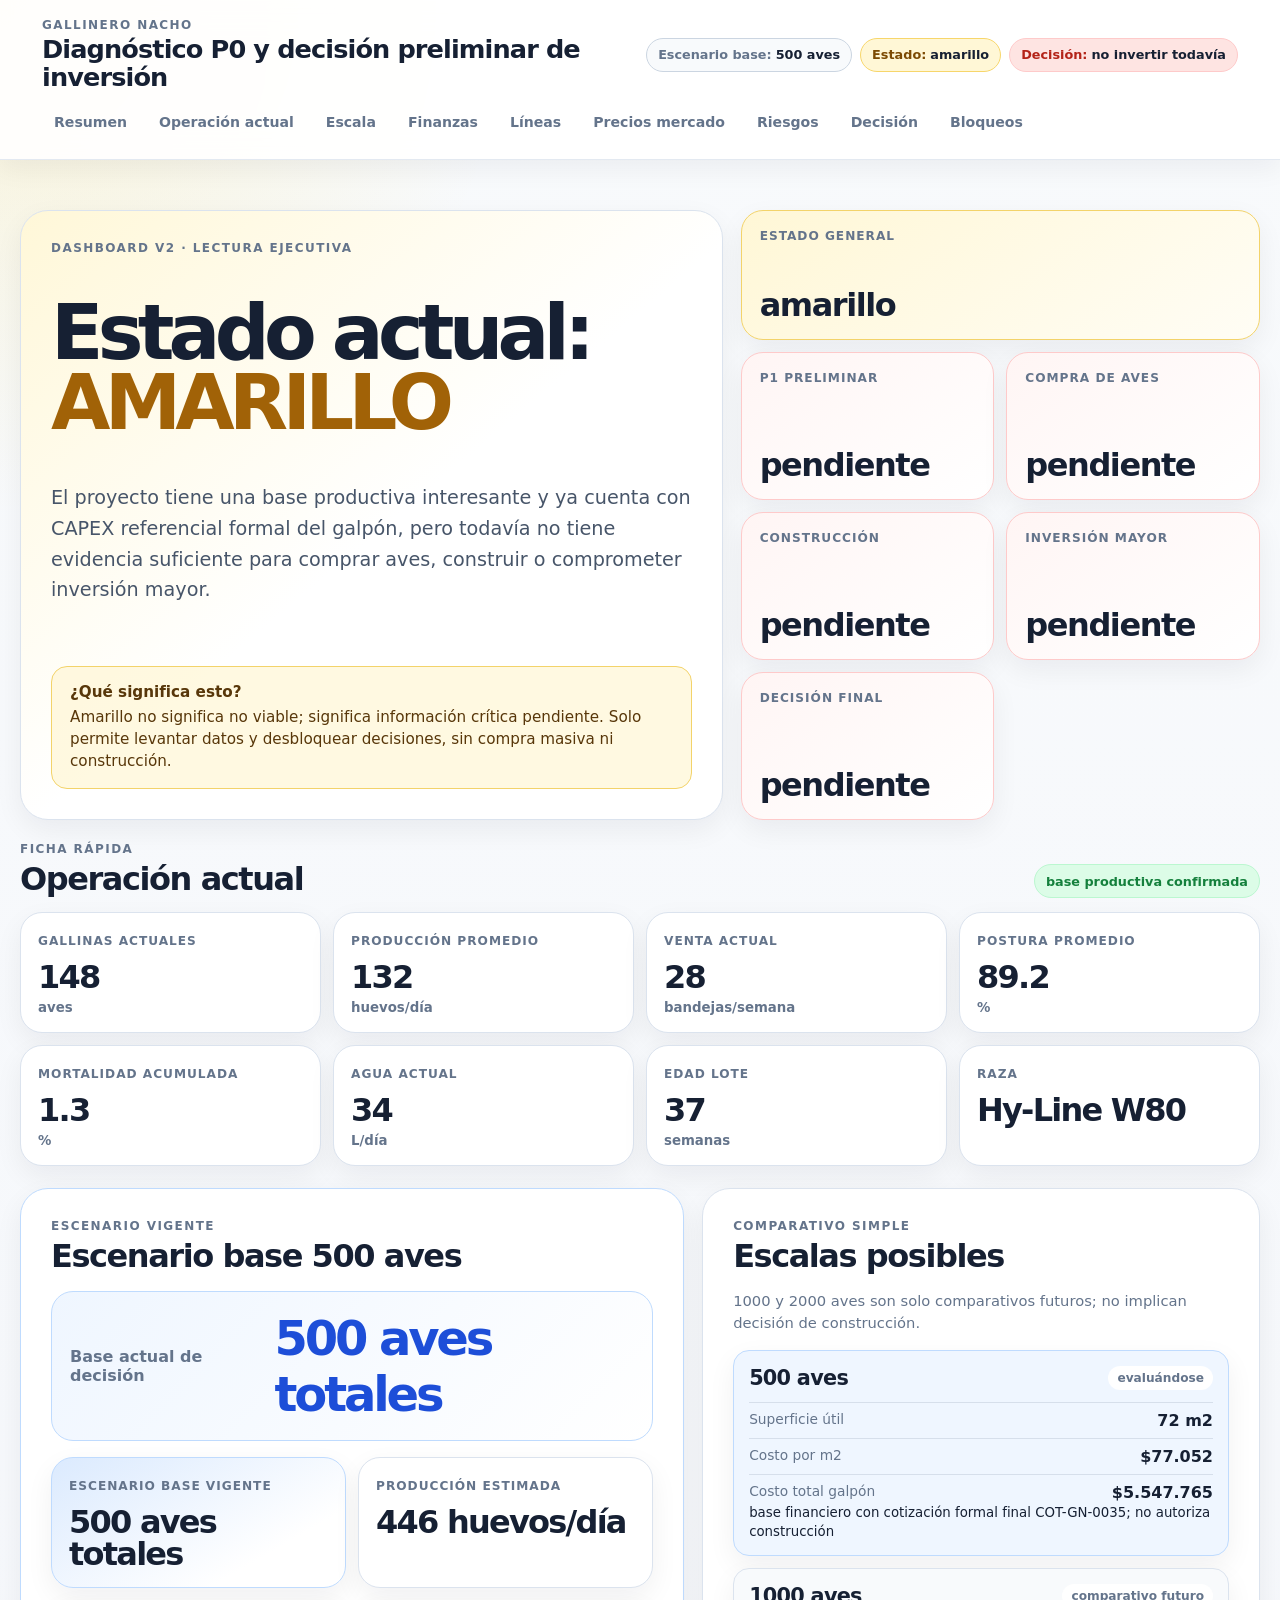
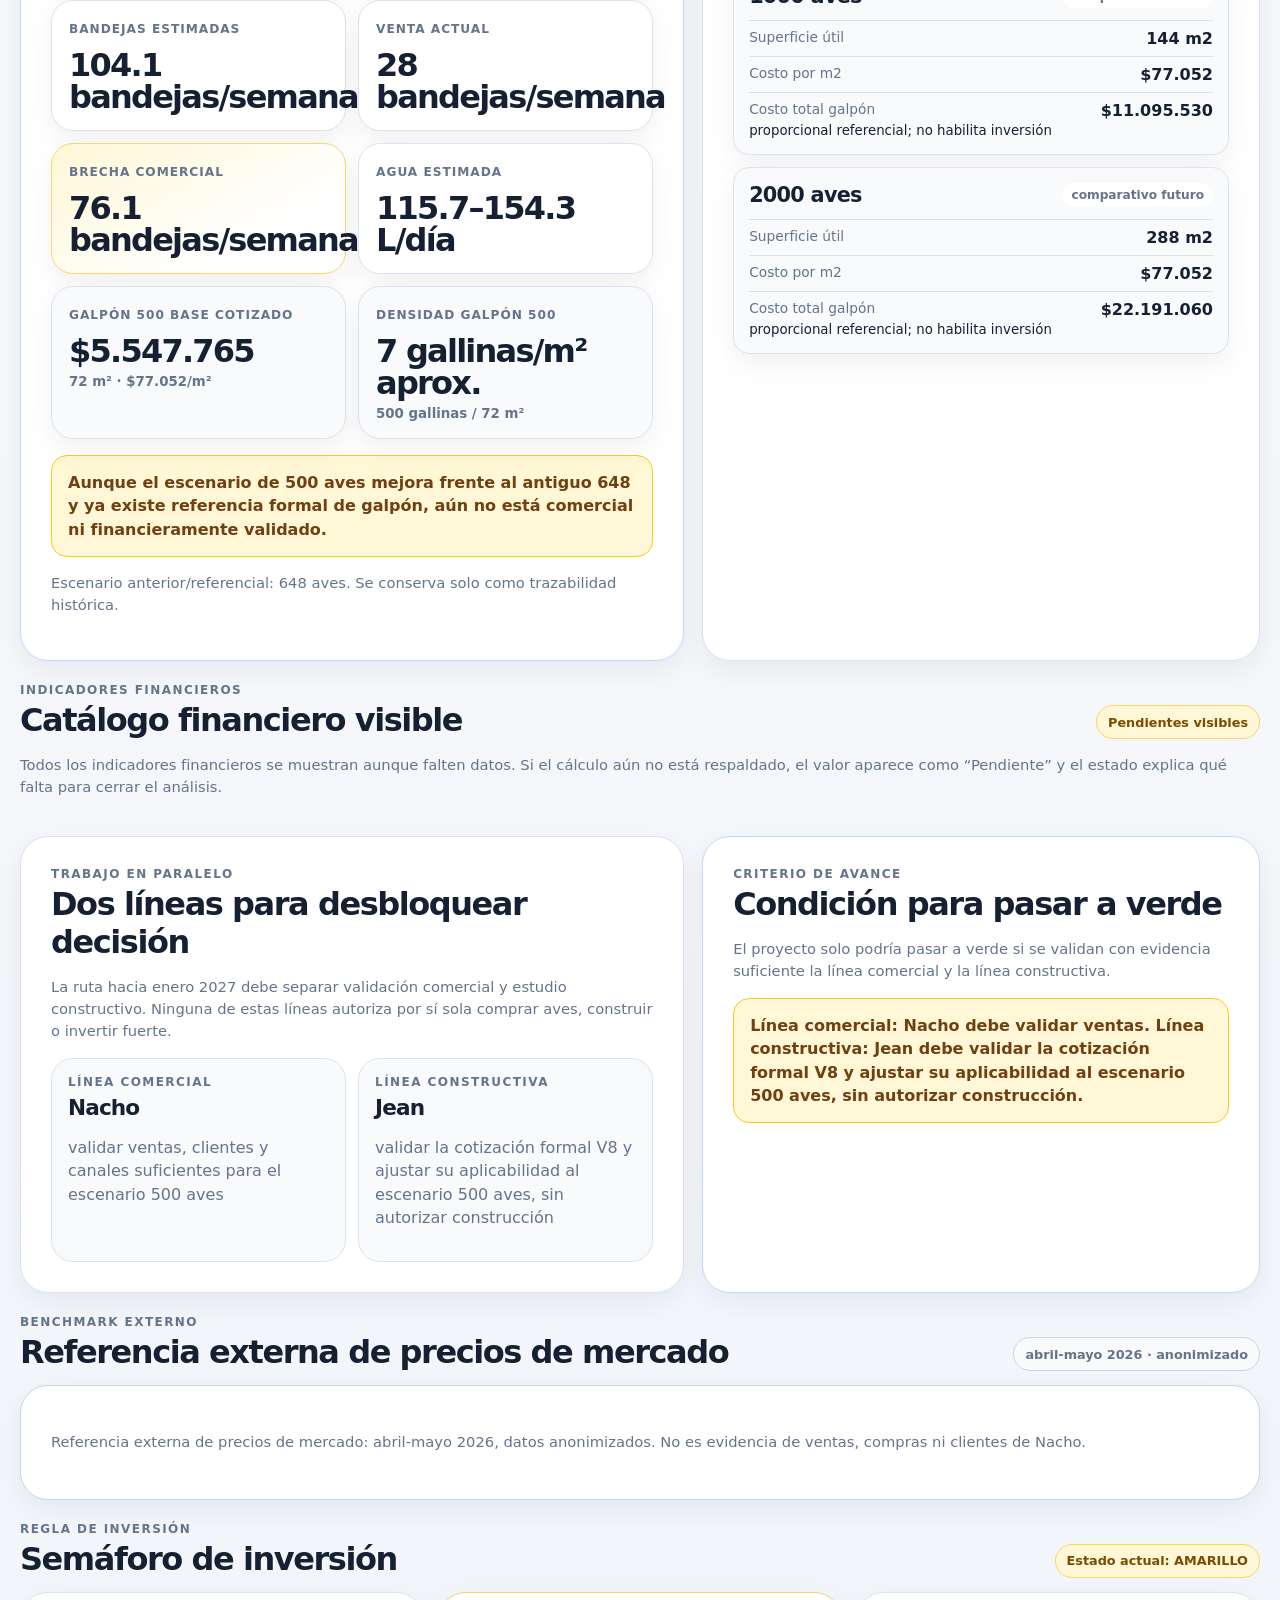
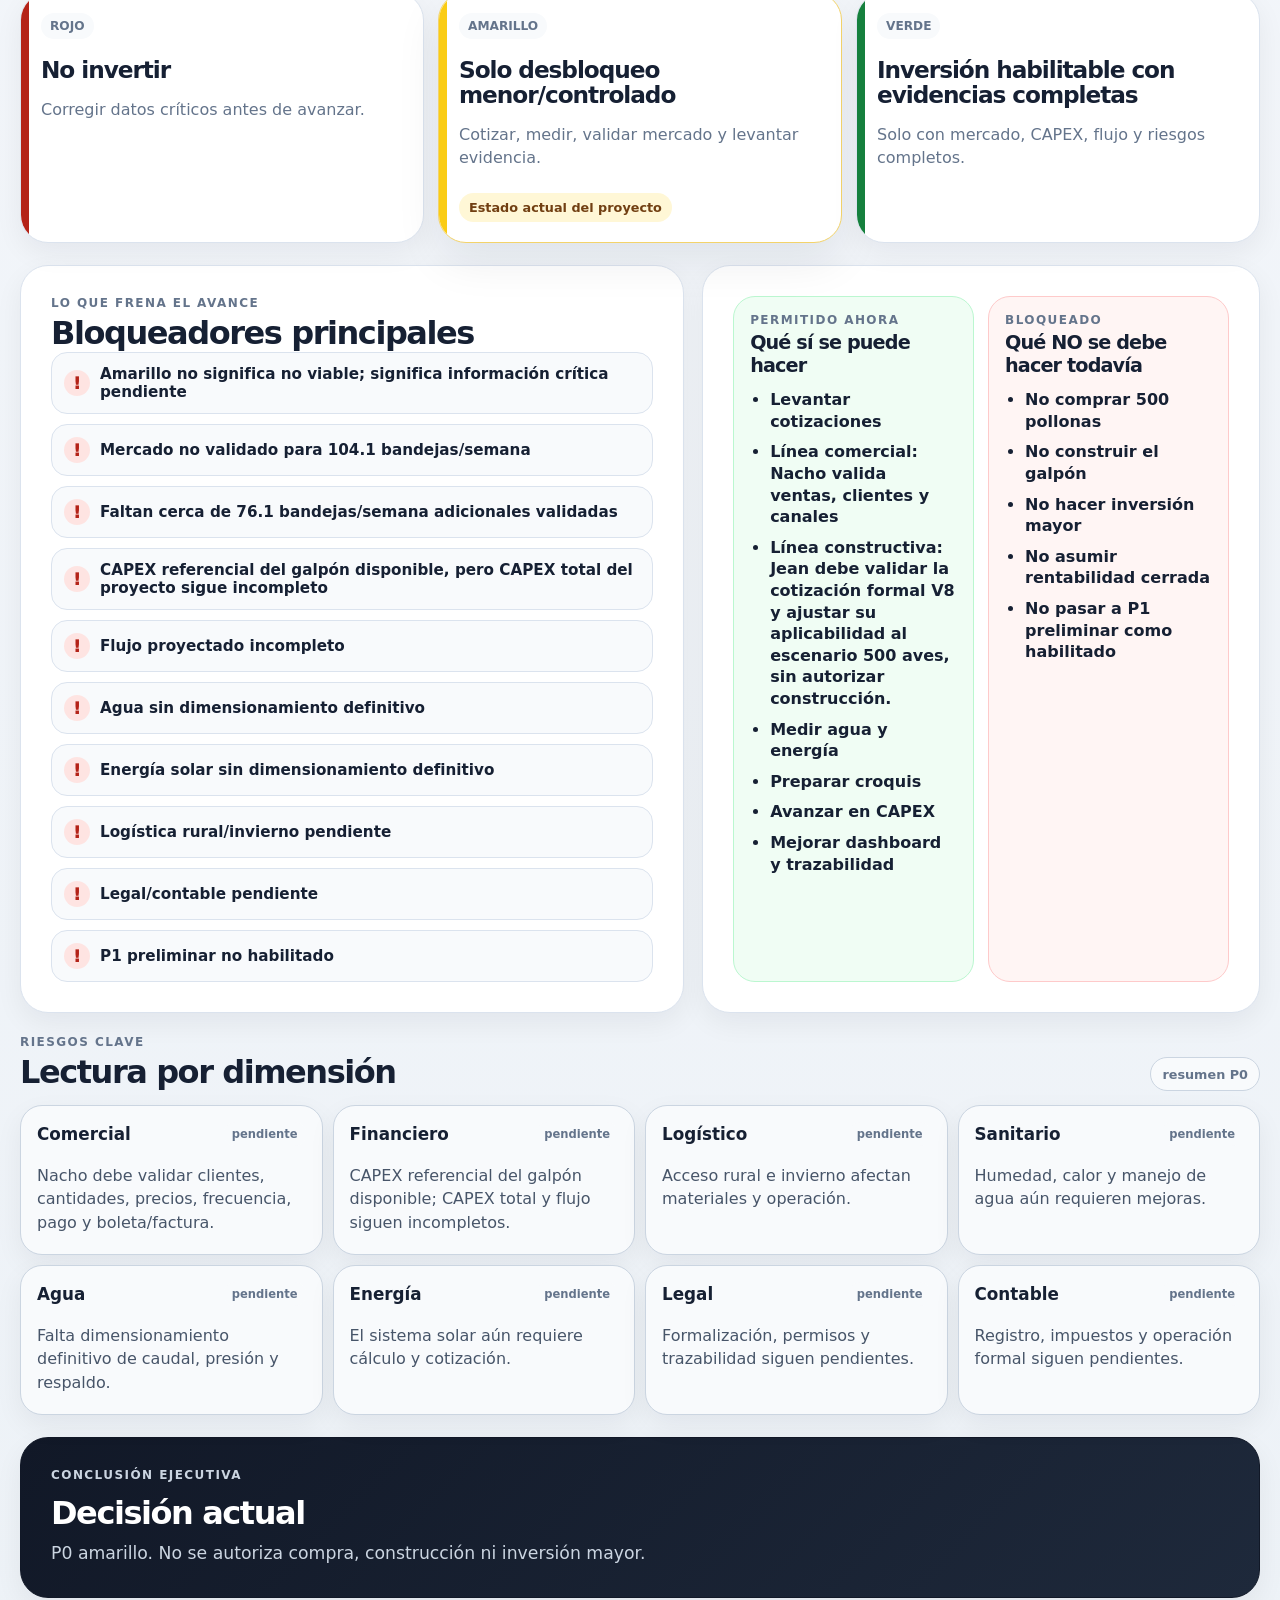
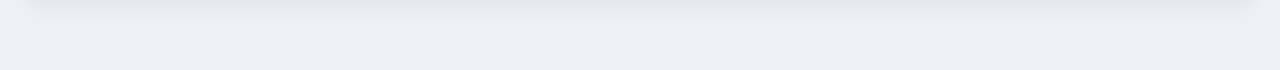
==== dashboard/public/index.html @ 14d9e3bf "P39-A normaliza indicadores financieros del dashboard" ====
<!doctype html>
<html lang="es">
  <head>
    <meta charset="utf-8" />
    <meta name="viewport" content="width=device-width, initial-scale=1" />
    <title>Dashboard V2 — Gallinero Nacho</title>
    <link rel="stylesheet" href="./styles.css" />
  </head>
  <body>
    <header class="topbar">
      <div class="brand-block">
        <p class="eyebrow">Gallinero Nacho</p>
        <h1>Diagnóstico P0 y decisión preliminar de inversión</h1>
      </div>
      <div class="topbar-badges" aria-label="Estado ejecutivo">
        <span class="chip chip-neutral">Escenario base: <strong id="header-escenario">500 aves</strong></span>
        <span class="chip chip-yellow">Estado: <strong id="header-estado">amarillo</strong></span>
        <span class="chip chip-red">Decisión: <strong>no invertir todavía</strong></span>
      </div>
      <nav class="topnav" aria-label="Navegación principal">
        <a href="#resumen">Resumen</a>
        <a href="#operacion">Operación actual</a>
        <a href="#escala">Escala</a>
        <a href="#finanzas">Finanzas</a>
        <a href="#lineas">Líneas</a>
        <a href="#mercado">Precios mercado</a>
        <a href="#riesgos">Riesgos</a>
        <a href="#decision">Decisión</a>
        <a href="#bloqueos">Bloqueos</a>
      </nav>
    </header>

    <main class="shell">
      <section class="hero-section" id="resumen" aria-labelledby="hero-title">
        <div class="hero-copy card executive-card">
          <div class="section-label">Dashboard V2 · lectura ejecutiva</div>
          <h2 id="hero-title">Estado actual: <span class="state-word yellow">AMARILLO</span></h2>
          <p>
            El proyecto tiene una base productiva interesante y ya cuenta con CAPEX referencial formal del galpón,
            pero todavía no tiene evidencia suficiente para comprar aves, construir o comprometer inversión mayor.
          </p>
          <div class="meaning-box">
            <strong>¿Qué significa esto?</strong>
            <span>Amarillo no significa no viable; significa información crítica pendiente. Solo permite levantar datos y desbloquear decisiones, sin compra masiva ni construcción.</span>
          </div>
        </div>

        <div class="decision-grid" aria-label="Decisiones ejecutivas">
          <article class="decision-card warning">
            <span>Estado general</span>
            <strong id="estado-general">amarillo</strong>
          </article>
          <article class="decision-card blocked">
            <span>P1 preliminar</span>
            <strong id="p1-preliminar">no habilitado</strong>
          </article>
          <article class="decision-card blocked">
            <span>Compra de aves</span>
            <strong id="compra-aves">bloqueada</strong>
          </article>
          <article class="decision-card blocked">
            <span>Construcción</span>
            <strong id="construccion">no autorizada</strong>
          </article>
          <article class="decision-card blocked">
            <span>Inversión mayor</span>
            <strong id="inversion-mayor">bloqueada</strong>
          </article>
          <article class="decision-card blocked">
            <span>Decisión final</span>
            <strong id="decision-final">no disponible</strong>
          </article>
        </div>
      </section>

      <section class="section" id="operacion" aria-labelledby="operacion-title">
        <div class="section-heading">
          <div>
            <p class="section-kicker">Ficha rápida</p>
            <h2 id="operacion-title">Operación actual</h2>
          </div>
          <span class="status-pill ok">base productiva confirmada</span>
        </div>
        <div class="metric-grid compact" id="operacion-metricas"></div>
      </section>

      <section class="section split-layout" id="escala" aria-labelledby="escala-title">
        <article class="card panel scenario-panel">
          <div class="section-kicker">Escenario vigente</div>
          <h2 id="escala-title">Escenario base 500 aves</h2>
          <div class="scenario-highlight">
            <span>Base actual de decisión</span>
            <strong>500 aves totales</strong>
          </div>
          <div class="metric-grid scenario" id="escenario-500-metricas"></div>
          <div class="alert-callout">
            Aunque el escenario de 500 aves mejora frente al antiguo 648 y ya existe referencia formal de galpón,
            aún no está comercial ni financieramente validado.
          </div>
          <p class="small-note">Escenario anterior/referencial: 648 aves. Se conserva solo como trazabilidad histórica.</p>
        </article>

        <article class="card panel">
          <div class="section-kicker">Comparativo simple</div>
          <h2>Escalas posibles</h2>
          <p class="muted">1000 y 2000 aves son solo comparativos futuros; no implican decisión de construcción.</p>
          <div class="scale-grid" id="comparativo-escalas"></div>
        </article>
      </section>

      <section class="section" id="finanzas" aria-labelledby="finanzas-title">
        <div class="section-heading">
          <div>
            <p class="section-kicker">Indicadores financieros</p>
            <h2 id="finanzas-title">Catálogo financiero visible</h2>
          </div>
          <span class="status-pill warning">Pendientes visibles</span>
        </div>
        <p class="muted">
          Todos los indicadores financieros se muestran aunque falten datos. Si el cálculo aún no está respaldado,
          el valor aparece como “Pendiente” y el estado explica qué falta para cerrar el análisis.
        </p>
        <div class="financial-grid" id="indicadores-financieros"></div>
      </section>

      <section class="section split-layout" id="lineas" aria-labelledby="lineas-title">
        <article class="card panel">
          <div class="section-kicker">Trabajo en paralelo</div>
          <h2 id="lineas-title">Dos líneas para desbloquear decisión</h2>
          <p class="muted">
            La ruta hacia enero 2027 debe separar validación comercial y estudio constructivo.
            Ninguna de estas líneas autoriza por sí sola comprar aves, construir o invertir fuerte.
          </p>
          <div class="workstream-grid" id="lineas-trabajo"></div>
        </article>

        <article class="card panel scenario-panel">
          <div class="section-kicker">Criterio de avance</div>
          <h2>Condición para pasar a verde</h2>
          <p id="criterio-verde" class="muted">
            El proyecto solo podría pasar a verde si se validan con evidencia suficiente la línea comercial y la línea constructiva.
          </p>
          <div class="alert-callout">
            Línea comercial: Nacho debe validar ventas. Línea constructiva: Jean debe validar la cotización formal V8 y ajustar su aplicabilidad al escenario 500 aves, sin autorizar construcción.
          </div>
        </article>
      </section>

      <section class="section" id="mercado" aria-labelledby="mercado-title">
        <div class="section-heading">
          <div>
            <p class="section-kicker">Benchmark externo</p>
            <h2 id="mercado-title">Referencia externa de precios de mercado</h2>
          </div>
          <span class="status-pill neutral">abril-mayo 2026 · anonimizado</span>
        </div>
        <article class="card panel market-panel">
          <p id="referencia-mercado-resumen" class="muted">
            Referencia externa de precios de mercado: abril-mayo 2026, datos anonimizados. No es evidencia de ventas, compras ni clientes de Nacho.
          </p>
          <div class="market-grid" id="referencias-mercado"></div>
        </article>
      </section>

      <section class="section" id="decision" aria-labelledby="decision-title">
        <div class="section-heading">
          <div>
            <p class="section-kicker">Regla de inversión</p>
            <h2 id="decision-title">Semáforo de inversión</h2>
          </div>
          <span class="status-pill warning">Estado actual: AMARILLO</span>
        </div>
        <div class="traffic-grid" id="semaforo-inversion"></div>
      </section>

      <section class="section split-layout" id="bloqueos" aria-labelledby="bloqueos-title">
        <article class="card panel">
          <div class="section-kicker">Lo que frena el avance</div>
          <h2 id="bloqueos-title">Bloqueadores principales</h2>
          <div class="blocker-list" id="bloqueadores"></div>
        </article>

        <article class="card panel action-panel">
          <div class="action-column positive">
            <div class="section-kicker">Permitido ahora</div>
            <h2>Qué sí se puede hacer</h2>
            <ul id="acciones-permitidas"></ul>
          </div>
          <div class="action-column negative">
            <div class="section-kicker">Bloqueado</div>
            <h2>Qué NO se debe hacer todavía</h2>
            <ul id="acciones-bloqueadas"></ul>
          </div>
        </article>
      </section>

      <section class="section" id="riesgos" aria-labelledby="riesgos-title">
        <div class="section-heading">
          <div>
            <p class="section-kicker">Riesgos clave</p>
            <h2 id="riesgos-title">Lectura por dimensión</h2>
          </div>
          <span class="status-pill neutral">resumen P0</span>
        </div>
        <div class="risk-grid" id="riesgos-clave"></div>
      </section>

      <section class="section final-summary" aria-labelledby="cierre-title">
        <article class="card panel conclusion-card">
          <div class="section-kicker">Conclusión ejecutiva</div>
          <h2 id="cierre-title">Decisión actual</h2>
          <p id="conclusion-ejecutiva">P0 amarillo. No se autoriza compra, construcción ni inversión mayor.</p>
        </article>
      </section>
    </main>

    <script src="./app.js" defer></script>
  </body>
</html>
---- dashboard/public/styles.css ----
:root {
  color-scheme: light;
  --bg: #f5f7fb;
  --bg-soft: #eef2f7;
  --surface: #ffffff;
  --surface-strong: #f8fafc;
  --text: #162033;
  --muted: #64748b;
  --border: #dbe3ee;
  --shadow: 0 18px 45px rgba(15, 23, 42, 0.08);
  --shadow-soft: 0 10px 28px rgba(15, 23, 42, 0.06);
  --green: #15803d;
  --green-soft: #dcfce7;
  --yellow: #b7791f;
  --yellow-soft: #fff7d6;
  --red: #b42318;
  --red-soft: #fee4e2;
  --blue: #1d4ed8;
  --blue-soft: #dbeafe;
  --gray-soft: #e2e8f0;
  --radius-xl: 28px;
  --radius-lg: 22px;
  --radius-md: 16px;
  --radius-sm: 12px;
  --max-width: 1240px;
  font-family: Inter, ui-sans-serif, system-ui, -apple-system, BlinkMacSystemFont, "Segoe UI", sans-serif;
}

* {
  box-sizing: border-box;
}

html {
  scroll-behavior: smooth;
}

body {
  margin: 0;
  min-height: 100vh;
  color: var(--text);
  background:
    radial-gradient(circle at top left, rgba(250, 204, 21, 0.16), transparent 32rem),
    linear-gradient(180deg, #f8fafc 0%, var(--bg) 45%, #edf2f7 100%);
}

a {
  color: inherit;
  text-decoration: none;
}

.topbar {
  position: sticky;
  top: 0;
  z-index: 20;
  display: grid;
  grid-template-columns: minmax(260px, 1fr) auto;
  gap: 14px 24px;
  align-items: center;
  padding: 18px clamp(18px, 4vw, 42px);
  border-bottom: 1px solid rgba(219, 227, 238, 0.78);
  background: rgba(255, 255, 255, 0.9);
  backdrop-filter: blur(18px);
  box-shadow: 0 10px 24px rgba(15, 23, 42, 0.05);
}

.brand-block h1 {
  margin: 3px 0 0;
  font-size: clamp(1.15rem, 2vw, 1.65rem);
  line-height: 1.1;
  letter-spacing: -0.035em;
}

.eyebrow,
.section-kicker,
.section-label {
  margin: 0;
  color: var(--muted);
  font-size: 0.75rem;
  font-weight: 800;
  letter-spacing: 0.12em;
  text-transform: uppercase;
}

.topbar-badges {
  display: flex;
  flex-wrap: wrap;
  justify-content: flex-end;
  gap: 8px;
}

.chip,
.status-pill {
  display: inline-flex;
  align-items: center;
  min-height: 34px;
  padding: 7px 11px;
  border-radius: 999px;
  border: 1px solid var(--border);
  background: var(--surface-strong);
  color: var(--muted);
  font-size: 0.8rem;
  font-weight: 800;
  white-space: nowrap;
}

.chip strong {
  margin-left: 4px;
  color: var(--text);
}

.chip-yellow,
.status-pill.warning {
  border-color: #f7d66b;
  background: var(--yellow-soft);
  color: #7c4a03;
}

.chip-red {
  border-color: #fecaca;
  background: var(--red-soft);
  color: var(--red);
}

.chip-neutral,
.status-pill.neutral {
  border-color: #cbd5e1;
  background: #f8fafc;
}

.status-pill.ok {
  border-color: #bbf7d0;
  background: var(--green-soft);
  color: var(--green);
}

.topnav {
  grid-column: 1 / -1;
  display: flex;
  gap: 8px;
  overflow-x: auto;
  padding-bottom: 2px;
}

.topnav a {
  flex: 0 0 auto;
  padding: 9px 12px;
  border-radius: 999px;
  color: var(--muted);
  font-size: 0.88rem;
  font-weight: 800;
  transition: background 0.18s ease, color 0.18s ease;
}

.topnav a:hover,
.topnav a:focus-visible {
  color: var(--text);
  background: var(--bg-soft);
  outline: none;
}

.shell {
  width: min(var(--max-width), calc(100% - 32px));
  margin: 0 auto;
  padding: 28px 0 52px;
}

.section,
.hero-section {
  scroll-margin-top: 132px;
  margin-top: 22px;
}

.hero-section {
  display: grid;
  grid-template-columns: minmax(0, 1.15fr) minmax(340px, 0.85fr);
  gap: 18px;
}

.card,
.decision-card,
.metric-card,
.scale-card,
.traffic-card,
.risk-card {
  border: 1px solid var(--border);
  background: var(--surface);
  box-shadow: var(--shadow-soft);
}

.executive-card,
.panel {
  border-radius: var(--radius-xl);
  padding: clamp(20px, 3vw, 30px);
}

.hero-copy {
  display: flex;
  flex-direction: column;
  justify-content: space-between;
  min-height: 310px;
  background:
    linear-gradient(140deg, rgba(255, 247, 214, 0.95), rgba(255, 255, 255, 0.94) 52%),
    var(--surface);
}

.hero-copy h2 {
  max-width: 760px;
  margin: 10px 0 12px;
  font-size: clamp(2.2rem, 6vw, 4.9rem);
  line-height: 0.92;
  letter-spacing: -0.075em;
}

.hero-copy p {
  max-width: 760px;
  margin: 0;
  color: #475569;
  font-size: clamp(1rem, 1.6vw, 1.2rem);
  line-height: 1.6;
}

.state-word.yellow {
  color: #a16207;
}

.meaning-box {
  display: grid;
  gap: 5px;
  margin-top: 28px;
  padding: 16px 18px;
  border: 1px solid #f3d36a;
  border-radius: var(--radius-md);
  background: rgba(255, 247, 214, 0.72);
  color: #58370a;
}

.meaning-box strong {
  font-size: 0.95rem;
}

.meaning-box span {
  font-size: 0.95rem;
  line-height: 1.45;
}

.decision-grid {
  display: grid;
  grid-template-columns: repeat(2, minmax(0, 1fr));
  gap: 12px;
}

.decision-card {
  min-height: 148px;
  display: flex;
  flex-direction: column;
  justify-content: space-between;
  padding: 18px;
  border-radius: var(--radius-lg);
}

.decision-card:first-child {
  grid-column: 1 / -1;
  min-height: 130px;
}

.decision-card span,
.metric-card span {
  color: var(--muted);
  font-size: 0.76rem;
  font-weight: 900;
  letter-spacing: 0.08em;
  text-transform: uppercase;
}

.decision-card strong {
  font-size: clamp(1.35rem, 2.5vw, 2rem);
  line-height: 1;
  letter-spacing: -0.045em;
  text-transform: lowercase;
}

.decision-card.warning {
  border-color: #f3d36a;
  background: linear-gradient(145deg, #fff7d6, #fffdf5);
}

.decision-card.blocked {
  border-color: #fecaca;
  background: linear-gradient(145deg, #fff5f4, #ffffff);
}

.section-heading {
  display: flex;
  align-items: end;
  justify-content: space-between;
  gap: 18px;
  margin: 0 0 14px;
}

.section-heading h2,
.panel h2 {
  margin: 4px 0 0;
  font-size: clamp(1.35rem, 2.5vw, 2rem);
  letter-spacing: -0.045em;
}

.metric-grid {
  display: grid;
  gap: 12px;
}

.metric-grid.compact {
  grid-template-columns: repeat(4, minmax(0, 1fr));
}

.metric-grid.scenario {
  grid-template-columns: repeat(2, minmax(0, 1fr));
  margin-top: 16px;
}

.metric-card {
  min-height: 116px;
  padding: 17px;
  border-radius: var(--radius-lg);
}

.metric-card strong {
  display: block;
  margin-top: 12px;
  font-size: clamp(1.45rem, 2.5vw, 2.05rem);
  line-height: 1;
  letter-spacing: -0.055em;
}

.metric-card small {
  display: block;
  margin-top: 7px;
  color: var(--muted);
  font-weight: 800;
}

.metric-card.accent {
  border-color: #bfdbfe;
  background: linear-gradient(150deg, var(--blue-soft), #ffffff 74%);
}

.metric-card.risk {
  border-color: #f7d66b;
  background: linear-gradient(150deg, var(--yellow-soft), #ffffff 72%);
}

.metric-card.pending {
  background: #f8fafc;
}

.split-layout {
  display: grid;
  grid-template-columns: minmax(0, 1fr) minmax(360px, 0.84fr);
  gap: 18px;
}

.scenario-panel {
  border-color: #bfdbfe;
}

.scenario-highlight {
  display: flex;
  align-items: center;
  justify-content: space-between;
  gap: 12px;
  margin-top: 16px;
  padding: 18px;
  border-radius: var(--radius-lg);
  background: linear-gradient(135deg, #eff6ff, #ffffff);
  border: 1px solid #bfdbfe;
}

.scenario-highlight span {
  color: var(--muted);
  font-weight: 800;
}

.scenario-highlight strong {
  color: var(--blue);
  font-size: clamp(1.7rem, 4vw, 3rem);
  letter-spacing: -0.065em;
}

.alert-callout {
  margin-top: 16px;
  padding: 15px 16px;
  border-radius: var(--radius-md);
  border: 1px solid #facc15;
  background: var(--yellow-soft);
  color: #713f12;
  font-weight: 900;
  line-height: 1.45;
}

.alert-callout.compact {
  margin-top: 12px;
  padding: 12px 13px;
  font-size: 0.9rem;
}

.small-note,
.muted {
  color: var(--muted);
  font-size: 0.92rem;
  line-height: 1.5;
}

.scale-grid {
  display: grid;
  gap: 12px;
  margin-top: 16px;
}

.scale-card {
  padding: 15px;
  border-radius: var(--radius-md);
  background: #f8fafc;
}

.scale-card.base {
  border-color: #bfdbfe;
  background: #eff6ff;
}

.scale-head {
  display: flex;
  align-items: center;
  justify-content: space-between;
  gap: 12px;
  margin-bottom: 12px;
}

.scale-head strong {
  font-size: 1.3rem;
  letter-spacing: -0.035em;
}

.scale-head span {
  padding: 5px 9px;
  border-radius: 999px;
  background: #ffffff;
  color: var(--muted);
  font-size: 0.76rem;
  font-weight: 900;
}

.scale-card dl,
.scale-card dt,
.scale-card dd {
  margin: 0;
}

.scale-card dl {
  display: grid;
  gap: 8px;
}

.scale-card dl div {
  display: flex;
  justify-content: space-between;
  gap: 10px;
  padding-top: 8px;
  border-top: 1px solid rgba(148, 163, 184, 0.28);
}

.scale-card dt {
  color: var(--muted);
  font-size: 0.86rem;
}

.scale-card dd {
  font-weight: 900;
}

.financial-grid {
  display: grid;
  grid-template-columns: repeat(3, minmax(0, 1fr));
  gap: 12px;
  margin-top: 16px;
}

.financial-card {
  position: relative;
  min-height: 230px;
  padding: 17px;
  border: 1px solid var(--border);
  border-radius: var(--radius-lg);
  background: var(--surface);
  box-shadow: var(--shadow-soft);
}

.financial-card-head {
  padding-right: 34px;
}

.financial-card-head span {
  color: var(--muted);
  font-size: 0.72rem;
  font-weight: 900;
  letter-spacing: 0.08em;
  text-transform: uppercase;
}

.financial-card-head strong {
  display: block;
  margin-top: 6px;
  font-size: 1.08rem;
  line-height: 1.12;
  letter-spacing: -0.035em;
}

.indicator-help {
  position: absolute;
  top: 12px;
  right: 12px;
  width: 26px;
  height: 26px;
  display: grid;
  place-items: center;
  border: 1px solid #cbd5e1;
  border-radius: 999px;
  background: #f8fafc;
  color: var(--muted);
  cursor: help;
  font-weight: 950;
}

.indicator-help:hover,
.indicator-help:focus-visible {
  color: var(--blue);
  border-color: #bfdbfe;
  outline: none;
}

.financial-value {
  margin-top: 16px;
  font-size: clamp(1.35rem, 2.2vw, 1.9rem);
  line-height: 1;
  font-weight: 950;
  letter-spacing: -0.05em;
}

.indicator-status {
  display: inline-flex;
  margin-top: 12px;
  padding: 6px 9px;
  border-radius: 999px;
  background: #f8fafc;
  color: var(--muted);
  font-size: 0.74rem;
  font-weight: 900;
}

.financial-card p {
  margin: 12px 0 0;
  color: #475569;
  font-size: 0.88rem;
  line-height: 1.4;
}

.financial-card small {
  display: block;
  margin-top: 10px;
  color: var(--muted);
  font-size: 0.78rem;
  line-height: 1.35;
}

.financial-card.state-cotizado-final-referencial,
.financial-card.state-referencial-proporcional {
  border-color: #bfdbfe;
  background: linear-gradient(150deg, #eff6ff, #ffffff 72%);
}

.financial-card.state-parcial {
  border-color: #f7d66b;
  background: linear-gradient(150deg, var(--yellow-soft), #ffffff 76%);
}

.financial-card.state-pendiente,
.financial-card.state-bloqueado-por-datos,
.financial-card.state-no-aplica-aun {
  background: #f8fafc;
}

.workstream-grid,
.market-grid {
  display: grid;
  gap: 12px;
  margin-top: 16px;
}

.workstream-grid {
  grid-template-columns: repeat(2, minmax(0, 1fr));
}

.workstream-card,
.market-card {
  border: 1px solid var(--border);
  border-radius: var(--radius-lg);
  background: #f8fafc;
  padding: 16px;
}

.workstream-card h3 {
  margin: 6px 0 8px;
  font-size: 1.35rem;
  letter-spacing: -0.04em;
}

.workstream-card p,
.market-card small {
  color: var(--muted);
  line-height: 1.45;
}

.workstream-card ul,
.market-card ul {
  margin: 12px 0 0;
  padding-left: 19px;
}

.workstream-card li,
.market-card li {
  margin: 7px 0;
  line-height: 1.35;
}

.market-panel {
  border-color: #cbd5e1;
}

.market-grid {
  grid-template-columns: repeat(2, minmax(0, 1fr));
}

.market-card span {
  color: var(--muted);
  font-size: 0.76rem;
  font-weight: 900;
  letter-spacing: 0.08em;
  text-transform: uppercase;
}

.market-card strong {
  display: block;
  margin-top: 8px;
}

.market-card small {
  display: block;
  margin-top: 10px;
  font-weight: 800;
}

.traffic-grid {
  display: grid;
  grid-template-columns: repeat(3, minmax(0, 1fr));
  gap: 14px;
}

.traffic-card {
  position: relative;
  min-height: 196px;
  padding: 20px;
  border-radius: var(--radius-xl);
  overflow: hidden;
}

.traffic-card::before {
  content: '';
  position: absolute;
  inset: 0 auto 0 0;
  width: 8px;
  background: var(--gray-soft);
}

.traffic-card.rojo::before { background: var(--red); }
.traffic-card.amarillo::before { background: #facc15; }
.traffic-card.verde::before { background: var(--green); }

.traffic-card.active {
  border-color: #f3d36a;
  box-shadow: var(--shadow);
}

.traffic-card span {
  display: inline-flex;
  padding: 6px 9px;
  border-radius: 999px;
  background: #f8fafc;
  color: var(--muted);
  font-size: 0.76rem;
  font-weight: 900;
}

.traffic-card strong {
  display: block;
  margin-top: 18px;
  font-size: 1.45rem;
  line-height: 1.08;
  letter-spacing: -0.045em;
}

.traffic-card p {
  color: var(--muted);
  line-height: 1.45;
}

.traffic-card em {
  display: inline-flex;
  margin-top: 8px;
  padding: 7px 10px;
  border-radius: 999px;
  background: var(--yellow-soft);
  color: #713f12;
  font-size: 0.8rem;
  font-style: normal;
  font-weight: 900;
}

.blocker-list,
.risk-grid {
  display: grid;
  gap: 10px;
}

.blocker-item {
  display: flex;
  gap: 10px;
  align-items: center;
  padding: 12px;
  border-radius: var(--radius-md);
  background: #f8fafc;
  border: 1px solid var(--border);
}

.blocker-item span {
  width: 26px;
  height: 26px;
  display: grid;
  place-items: center;
  flex: 0 0 auto;
  border-radius: 50%;
  background: var(--red-soft);
  color: var(--red);
  font-weight: 950;
}

.blocker-item strong {
  font-size: 0.95rem;
}

.action-panel {
  display: grid;
  grid-template-columns: 1fr 1fr;
  gap: 14px;
}

.action-column {
  padding: 16px;
  border-radius: var(--radius-lg);
  border: 1px solid var(--border);
}

.action-column.positive {
  background: #f0fdf4;
  border-color: #bbf7d0;
}

.action-column.negative {
  background: #fff5f4;
  border-color: #fecaca;
}

.action-column h2 {
  font-size: 1.2rem;
}

.action-column ul {
  margin: 12px 0 0;
  padding-left: 20px;
}

.action-column li {
  margin: 9px 0;
  line-height: 1.35;
  font-weight: 750;
}

.risk-grid {
  grid-template-columns: repeat(4, minmax(0, 1fr));
}

.risk-card {
  min-height: 150px;
  padding: 16px;
  border-radius: var(--radius-lg);
  background: #ffffff;
}

.risk-topline {
  display: flex;
  align-items: center;
  justify-content: space-between;
  gap: 10px;
}

.risk-topline strong {
  font-size: 1.05rem;
}

.risk-topline span {
  padding: 5px 8px;
  border-radius: 999px;
  background: #f8fafc;
  color: var(--muted);
  font-size: 0.72rem;
  font-weight: 900;
  white-space: nowrap;
}

.risk-card p {
  margin: 18px 0 0;
  color: #475569;
  line-height: 1.45;
}

.risk-card.state-verde { border-color: #bbf7d0; }
.risk-card.state-amarillo,
.risk-card.state-pendiente-amarillo { border-color: #f7d66b; }
.risk-card.state-amarillo-rojo { border-color: #fca5a5; }
.risk-card.state-pendiente { border-color: #cbd5e1; background: #f8fafc; }

.final-summary {
  margin-bottom: 20px;
}

.conclusion-card {
  display: grid;
  gap: 8px;
  background: linear-gradient(135deg, #111827, #1e293b);
  color: #ffffff;
  border-color: #111827;
}

.conclusion-card .section-kicker,
.conclusion-card p {
  color: #cbd5e1;
}

.conclusion-card p {
  margin: 0;
  max-width: 960px;
  font-size: 1.08rem;
  line-height: 1.55;
}

@media (max-width: 1080px) {
  .topbar {
    grid-template-columns: 1fr;
  }

  .topbar-badges {
    justify-content: flex-start;
  }

  .hero-section,
  .split-layout {
    grid-template-columns: 1fr;
  }

  .metric-grid.compact,
  .risk-grid,
  .financial-grid {
    grid-template-columns: repeat(2, minmax(0, 1fr));
  }
}

@media (max-width: 760px) {
  .shell {
    width: min(100% - 22px, var(--max-width));
    padding-top: 16px;
  }

  .topbar {
    padding: 14px;
  }

  .section,
  .hero-section {
    scroll-margin-top: 170px;
  }

  .topnav a {
    padding: 8px 10px;
    font-size: 0.82rem;
  }

  .decision-grid,
  .metric-grid.compact,
  .metric-grid.scenario,
  .traffic-grid,
    .risk-grid,
    .financial-grid,
    .workstream-grid,
  .market-grid,
  .action-panel {
    grid-template-columns: 1fr;
  }

  .decision-card:first-child {
    grid-column: auto;
  }

  .section-heading {
    align-items: flex-start;
    flex-direction: column;
  }

  .scenario-highlight {
    align-items: flex-start;
    flex-direction: column;
  }
}
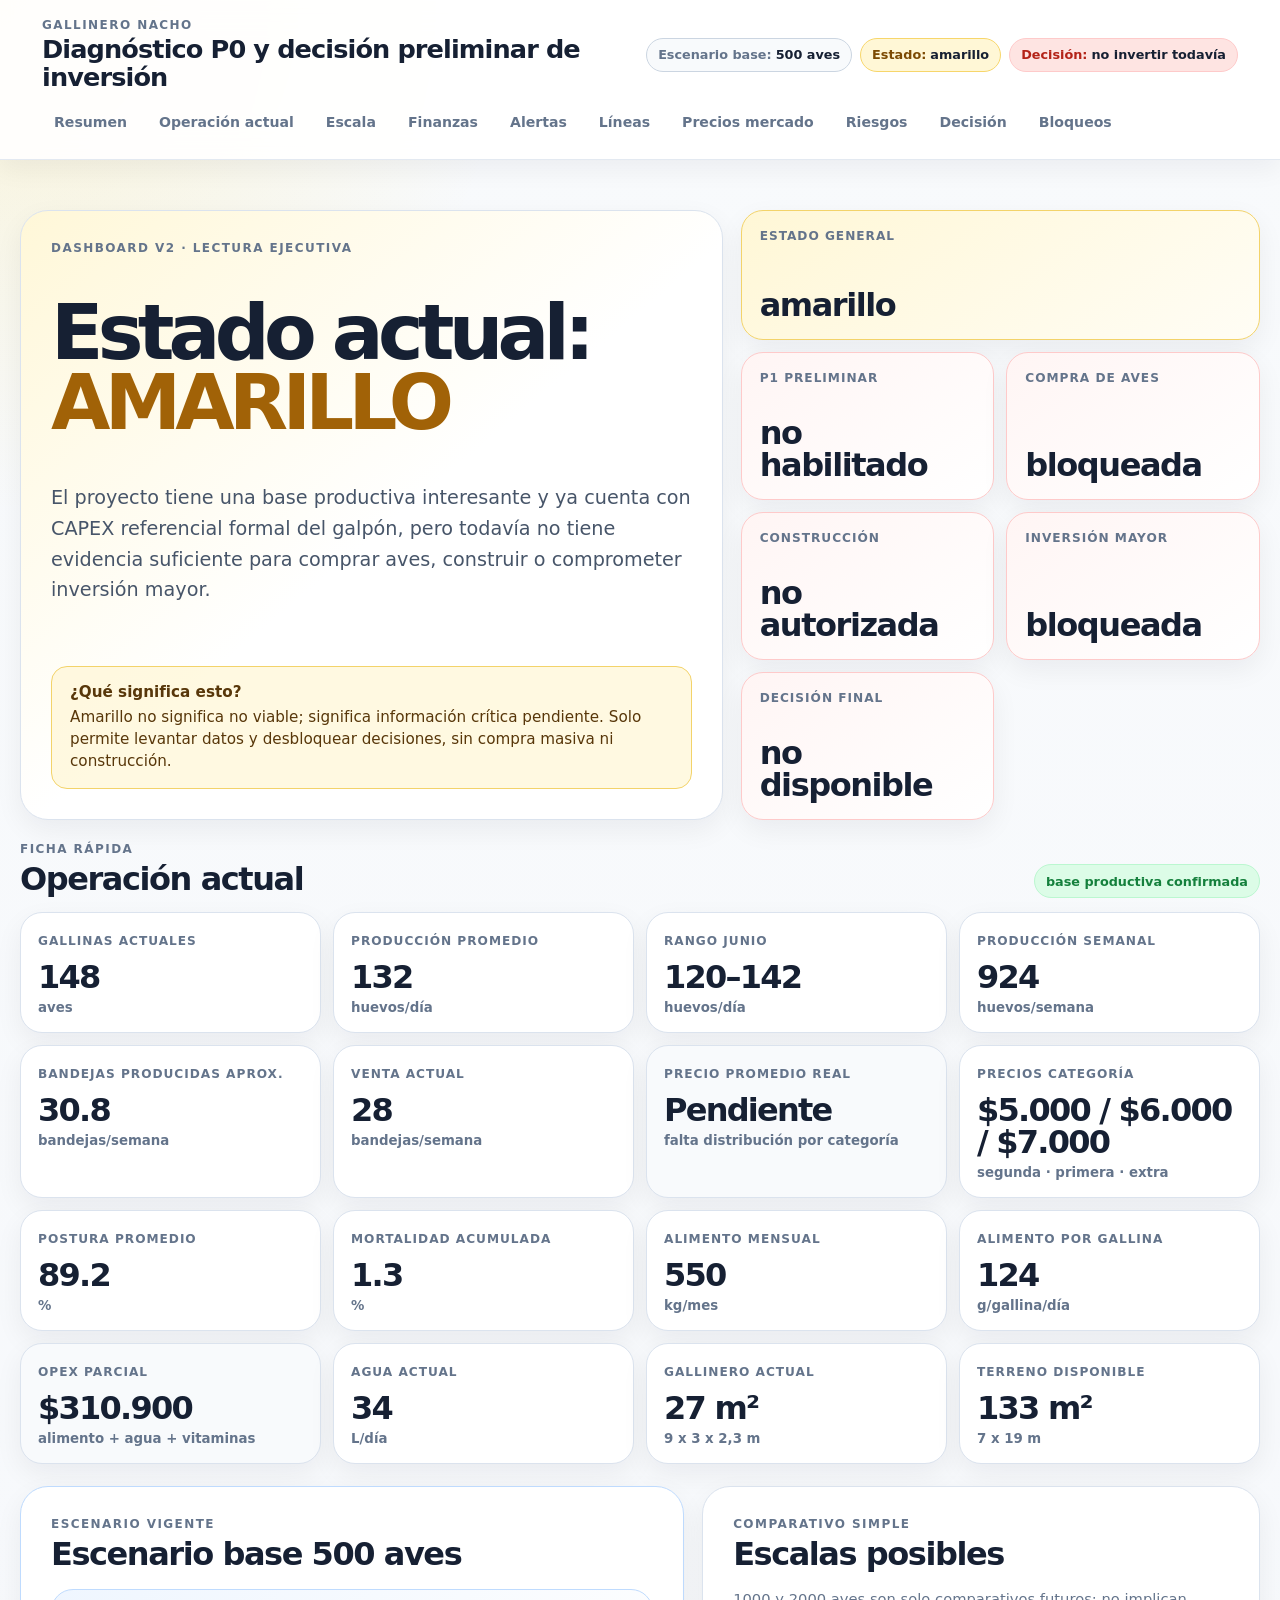
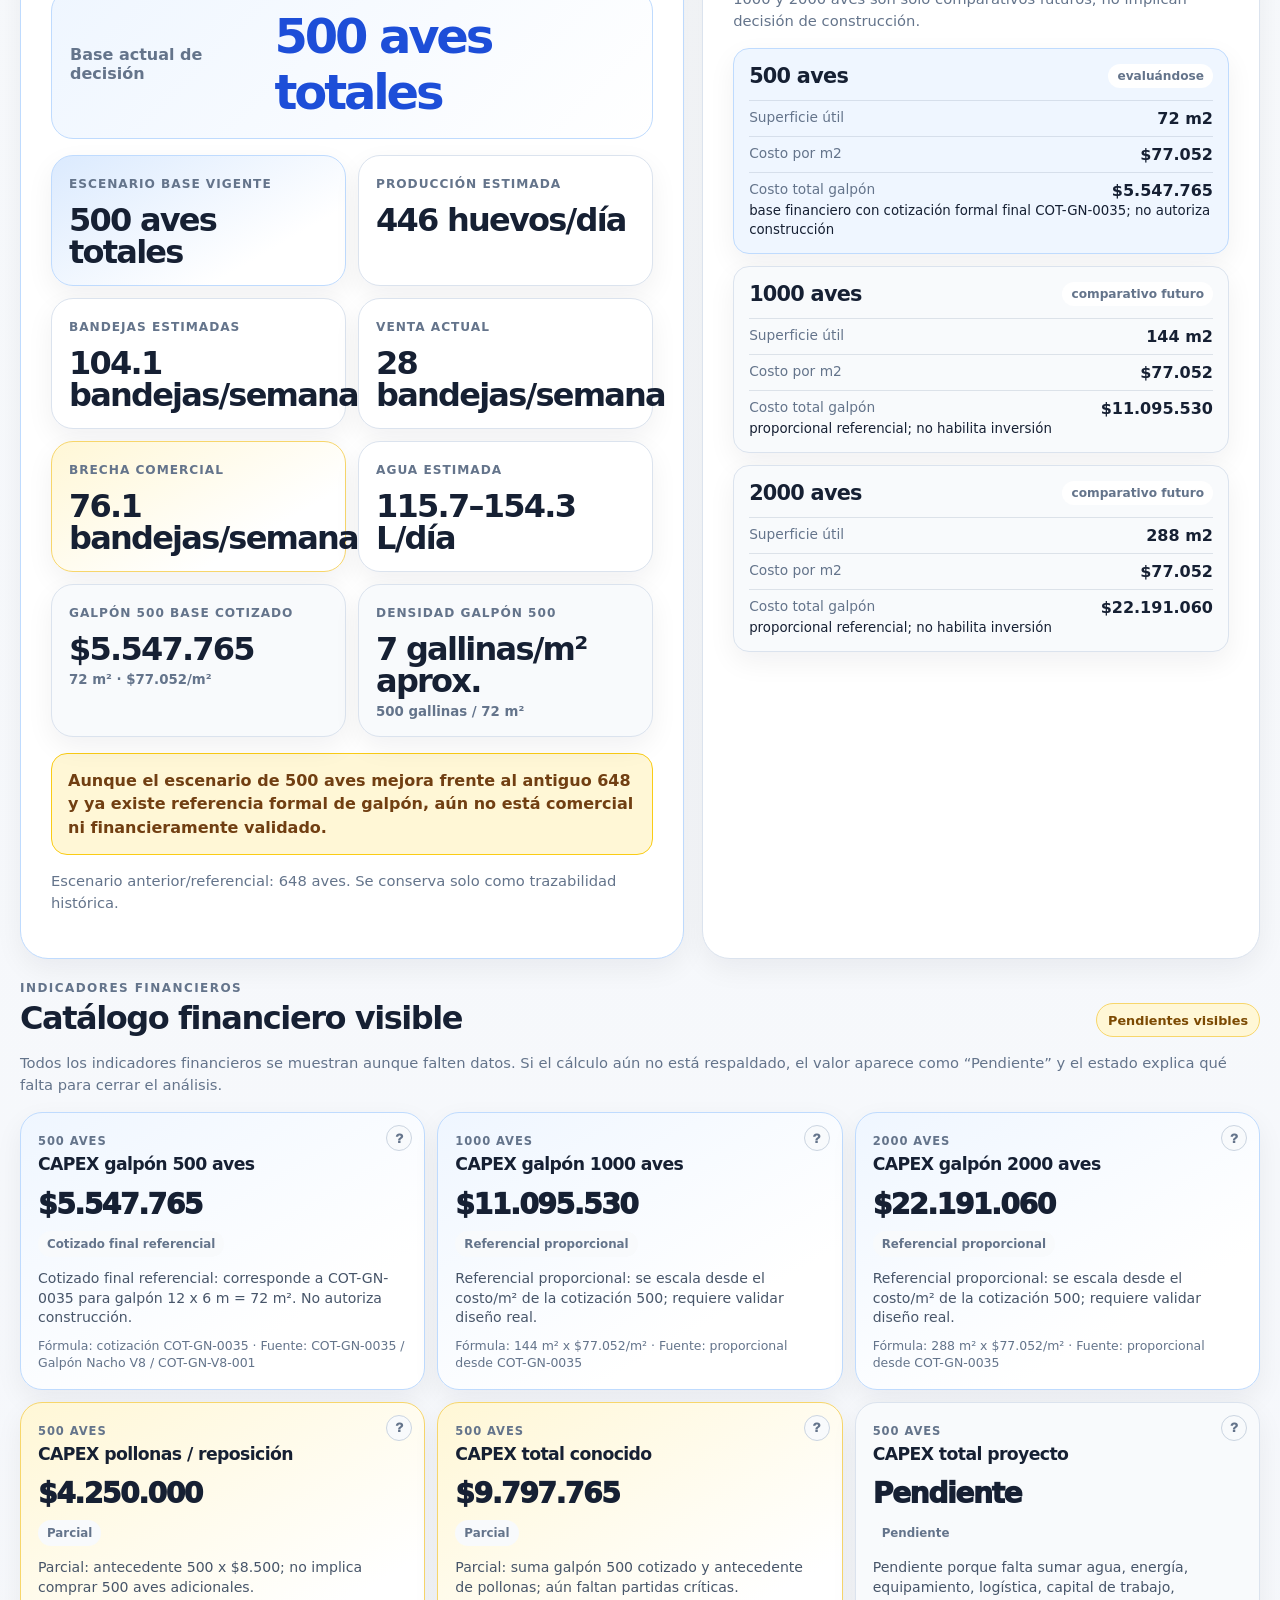
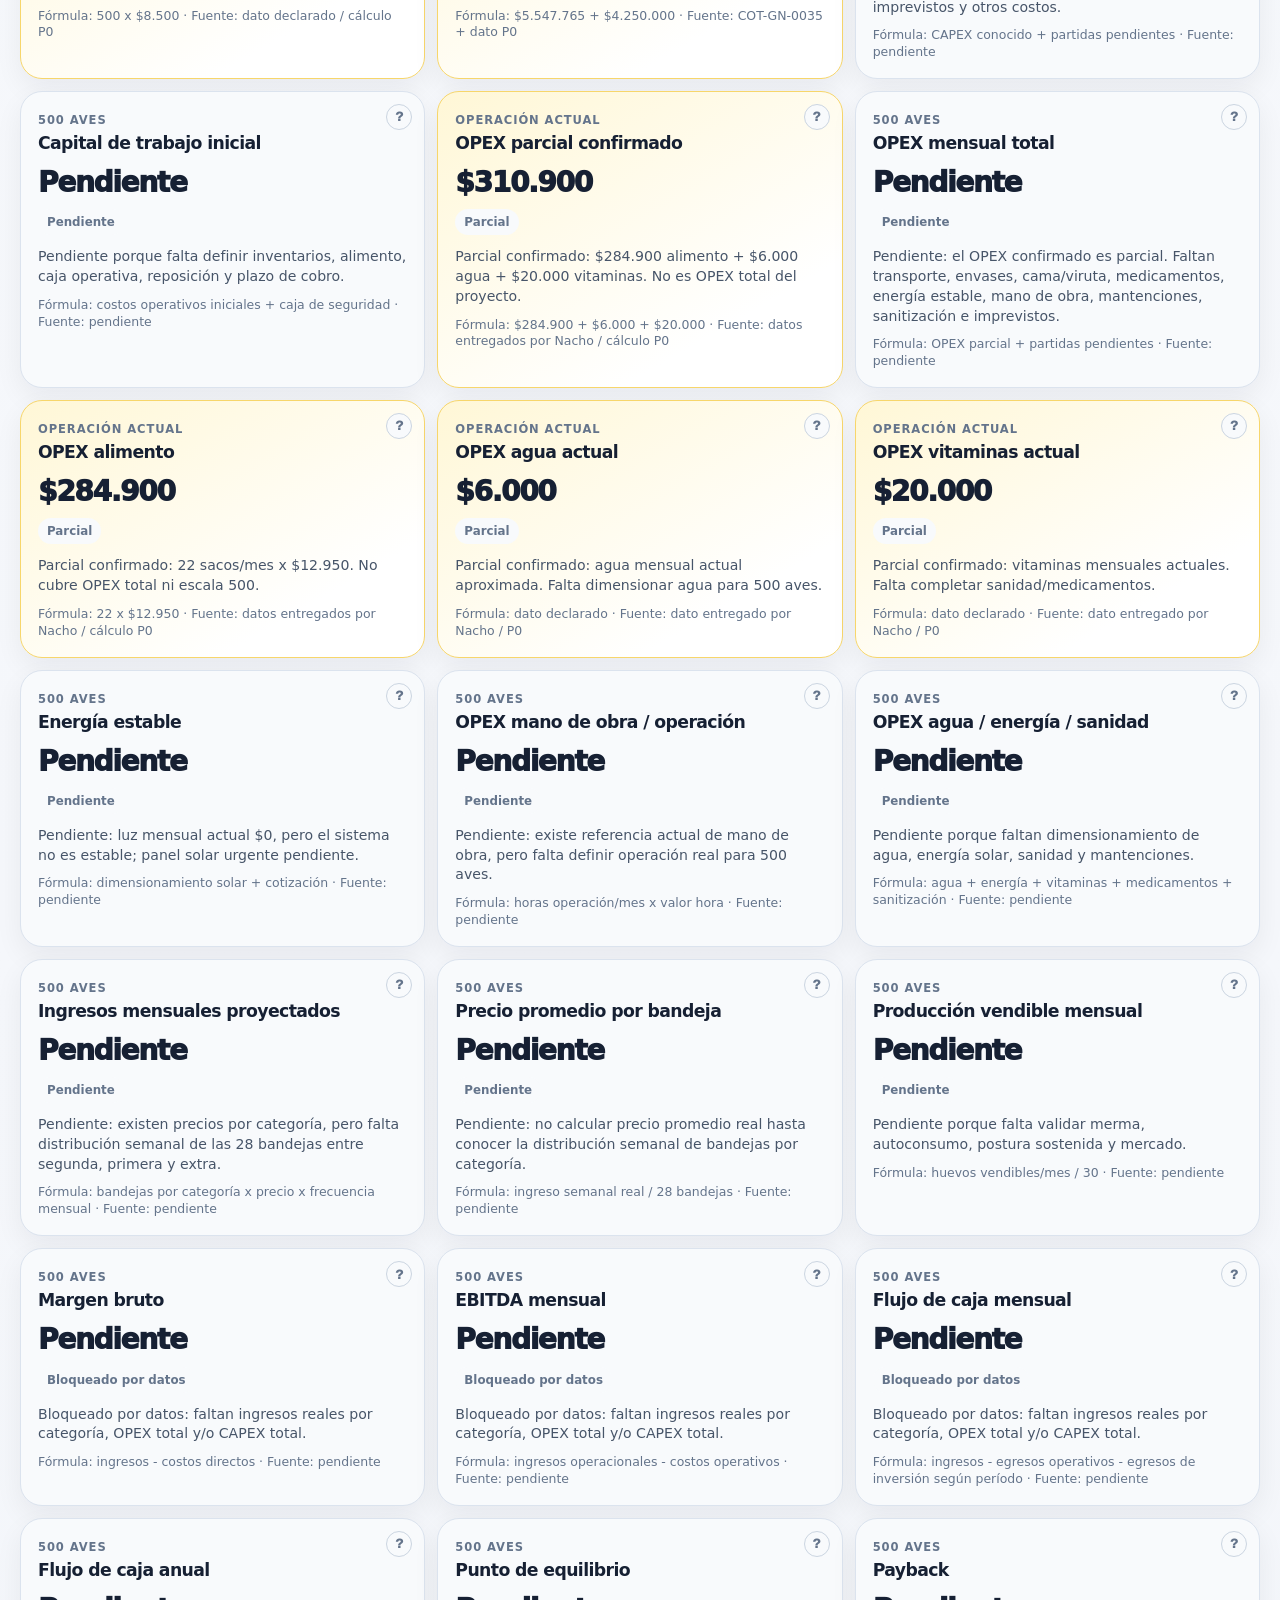
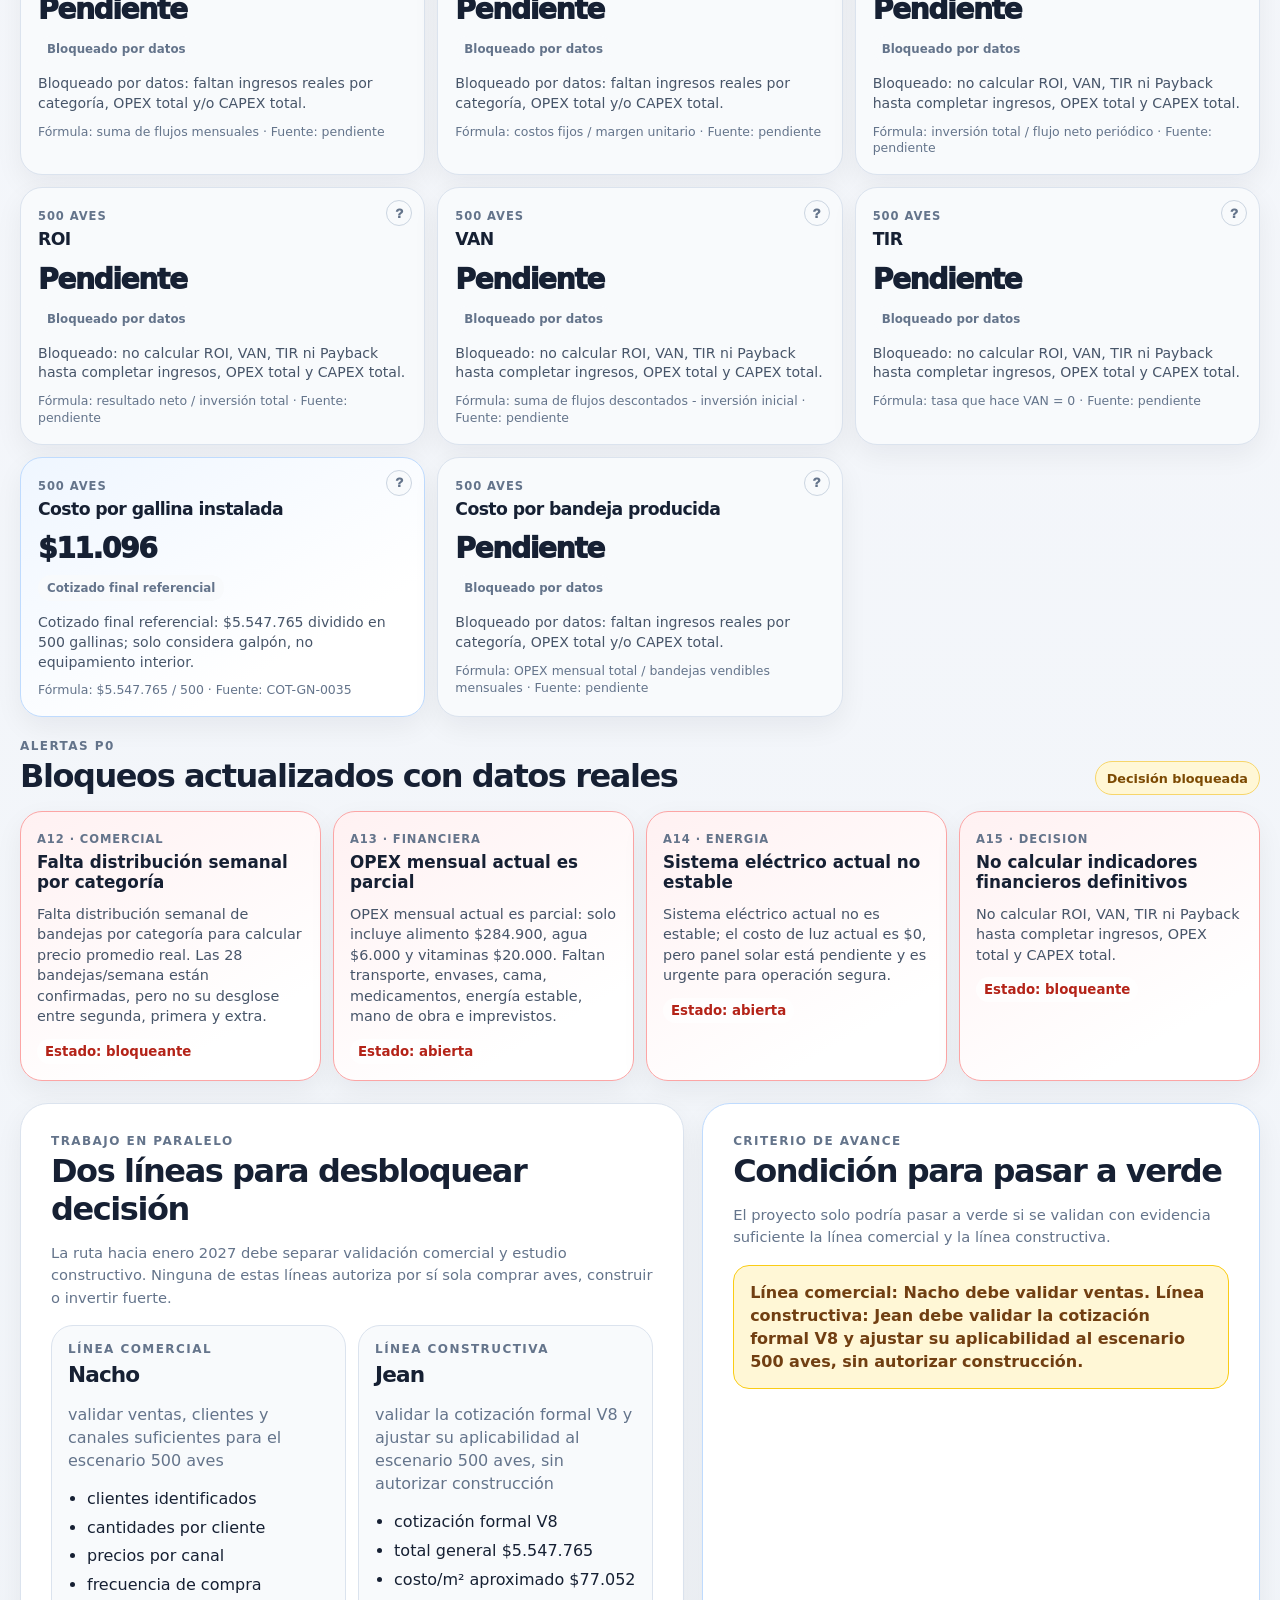
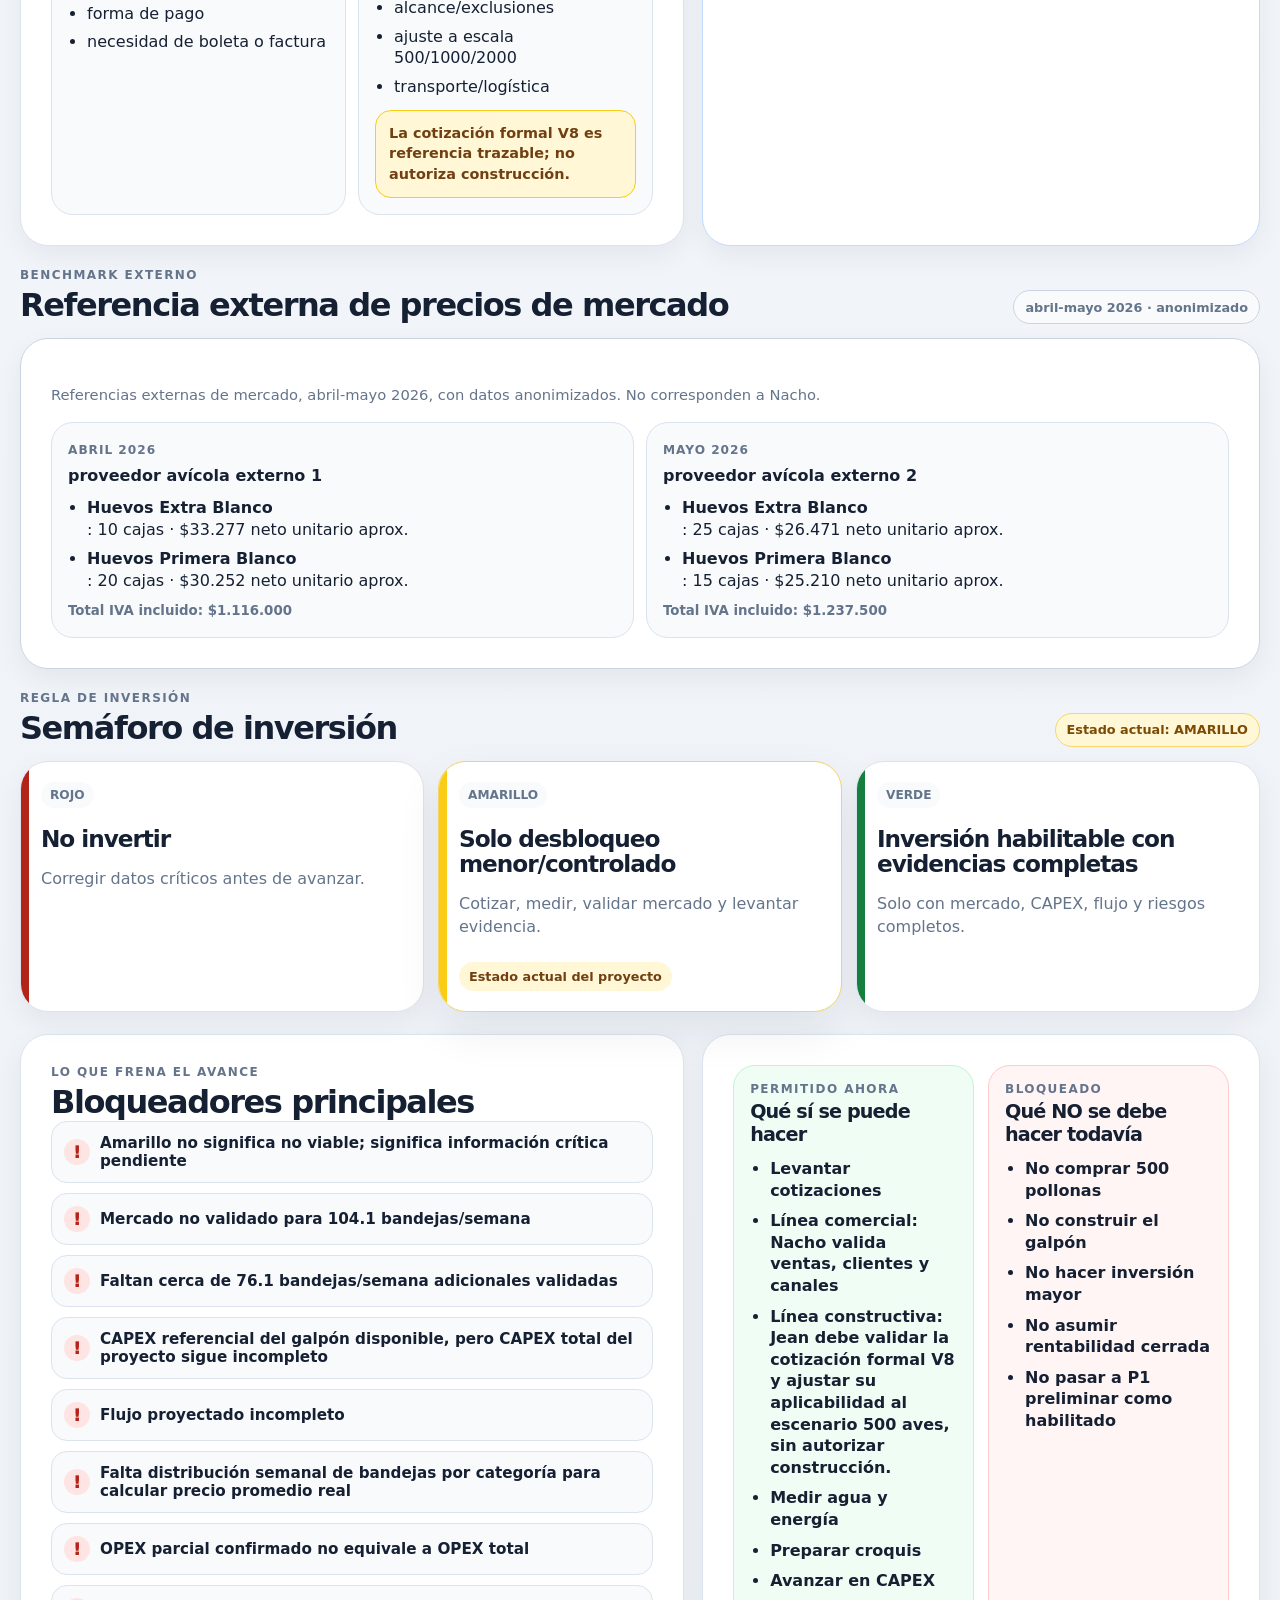
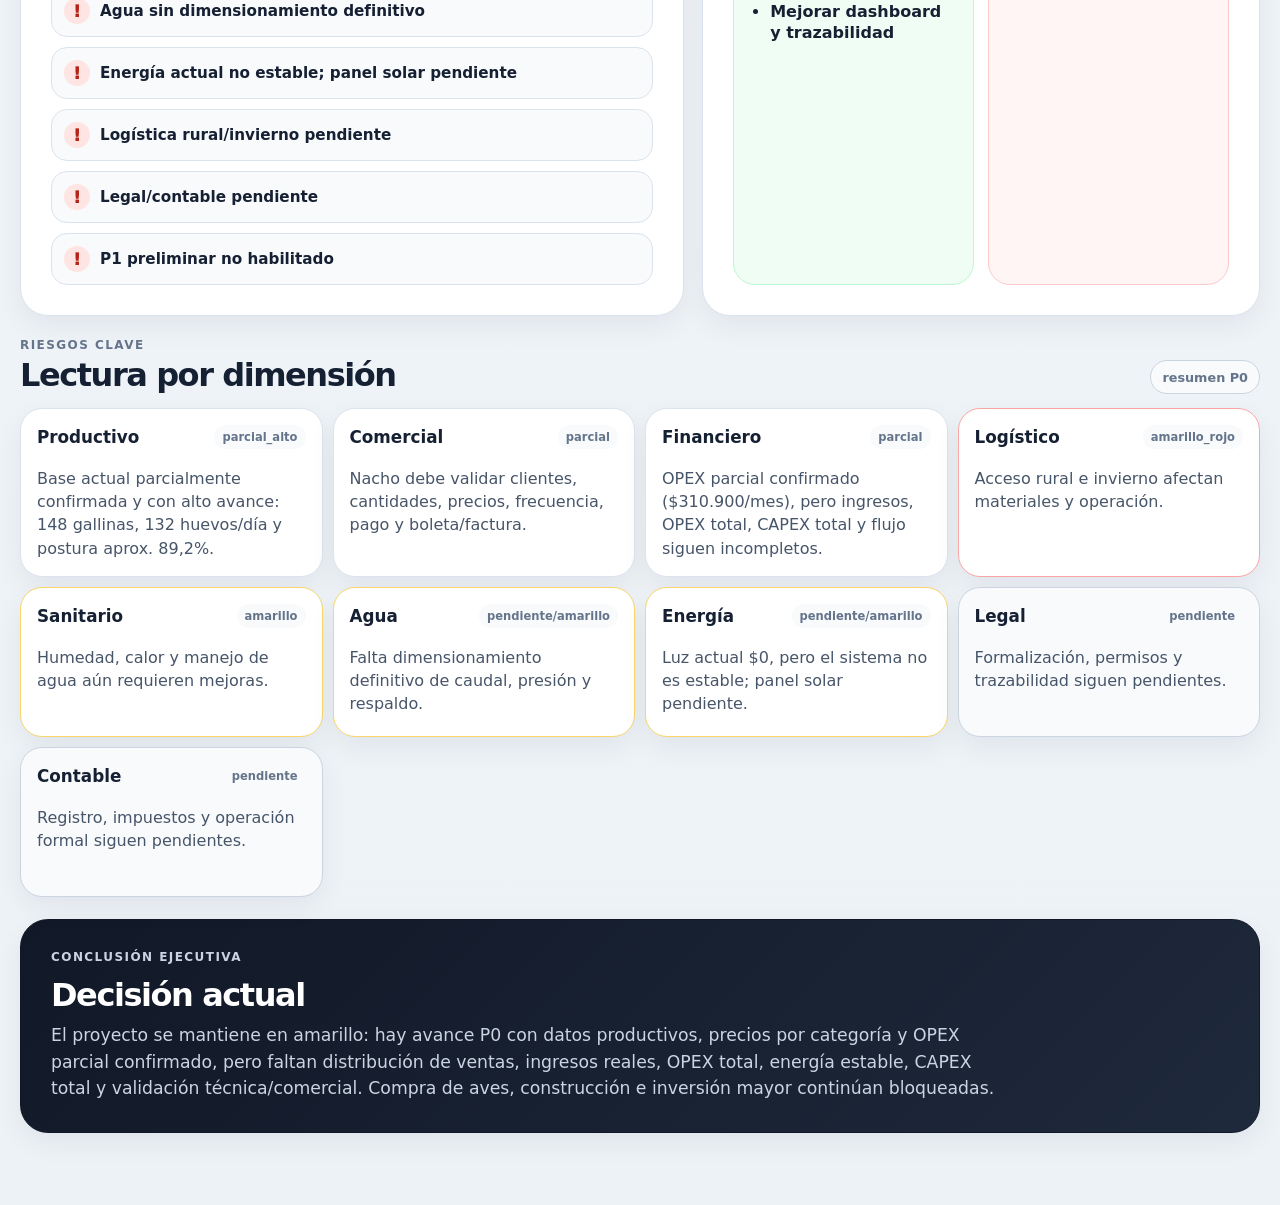
==== commit 86197fd3: "P40 actualiza datos reales Nacho P0 en dashboard" ====
--- a/dashboard/public/index.html
+++ b/dashboard/public/index.html
@@ -22,6 +22,7 @@
         <a href="#operacion">Operación actual</a>
         <a href="#escala">Escala</a>
         <a href="#finanzas">Finanzas</a>
+        <a href="#alertas">Alertas</a>
         <a href="#lineas">Líneas</a>
         <a href="#mercado">Precios mercado</a>
         <a href="#riesgos">Riesgos</a>
@@ -123,6 +124,17 @@
         <div class="financial-grid" id="indicadores-financieros"></div>
       </section>
 
+      <section class="section" id="alertas" aria-labelledby="alertas-title">
+        <div class="section-heading">
+          <div>
+            <p class="section-kicker">Alertas P0</p>
+            <h2 id="alertas-title">Bloqueos actualizados con datos reales</h2>
+          </div>
+          <span class="status-pill warning">Decisión bloqueada</span>
+        </div>
+        <div class="alert-grid" id="alertas-p0"></div>
+      </section>
+
       <section class="section split-layout" id="lineas" aria-labelledby="lineas-title">
         <article class="card panel">
           <div class="section-kicker">Trabajo en paralelo</div>
--- a/dashboard/public/styles.css
+++ b/dashboard/public/styles.css
@@ -180,6 +180,7 @@
 .decision-card,
 .metric-card,
 .scale-card,
+.alert-card,
 .traffic-card,
 .risk-card {
   border: 1px solid var(--border);
@@ -588,6 +589,57 @@
   background: #f8fafc;
 }
 
+.alert-grid {
+  display: grid;
+  grid-template-columns: repeat(4, minmax(0, 1fr));
+  gap: 12px;
+  margin-top: 16px;
+}
+
+.alert-card {
+  padding: 16px;
+  border-radius: var(--radius-lg);
+  background: #fff7ed;
+  border-color: #fed7aa;
+}
+
+.alert-card-head span {
+  color: var(--muted);
+  font-size: 0.72rem;
+  font-weight: 900;
+  letter-spacing: 0.08em;
+  text-transform: uppercase;
+}
+
+.alert-card-head strong {
+  display: block;
+  margin-top: 6px;
+  font-size: 1.05rem;
+  line-height: 1.15;
+}
+
+.alert-card p {
+  margin: 12px 0 0;
+  color: #475569;
+  font-size: 0.9rem;
+  line-height: 1.42;
+}
+
+.alert-card small {
+  display: inline-flex;
+  margin-top: 12px;
+  padding: 5px 8px;
+  border-radius: 999px;
+  background: rgba(255, 255, 255, 0.72);
+  color: var(--red);
+  font-weight: 900;
+}
+
+.alert-card.severity-alta {
+  border-color: #fca5a5;
+  background: linear-gradient(150deg, #fff1f2, #ffffff 78%);
+}
+
 .workstream-grid,
 .market-grid {
   display: grid;
@@ -877,7 +929,8 @@
 
   .metric-grid.compact,
   .risk-grid,
-  .financial-grid {
+  .financial-grid,
+  .alert-grid {
     grid-template-columns: repeat(2, minmax(0, 1fr));
   }
 }
@@ -905,9 +958,10 @@
   .decision-grid,
   .metric-grid.compact,
   .metric-grid.scenario,
-  .traffic-grid,
+    .traffic-grid,
     .risk-grid,
     .financial-grid,
+    .alert-grid,
     .workstream-grid,
   .market-grid,
   .action-panel {
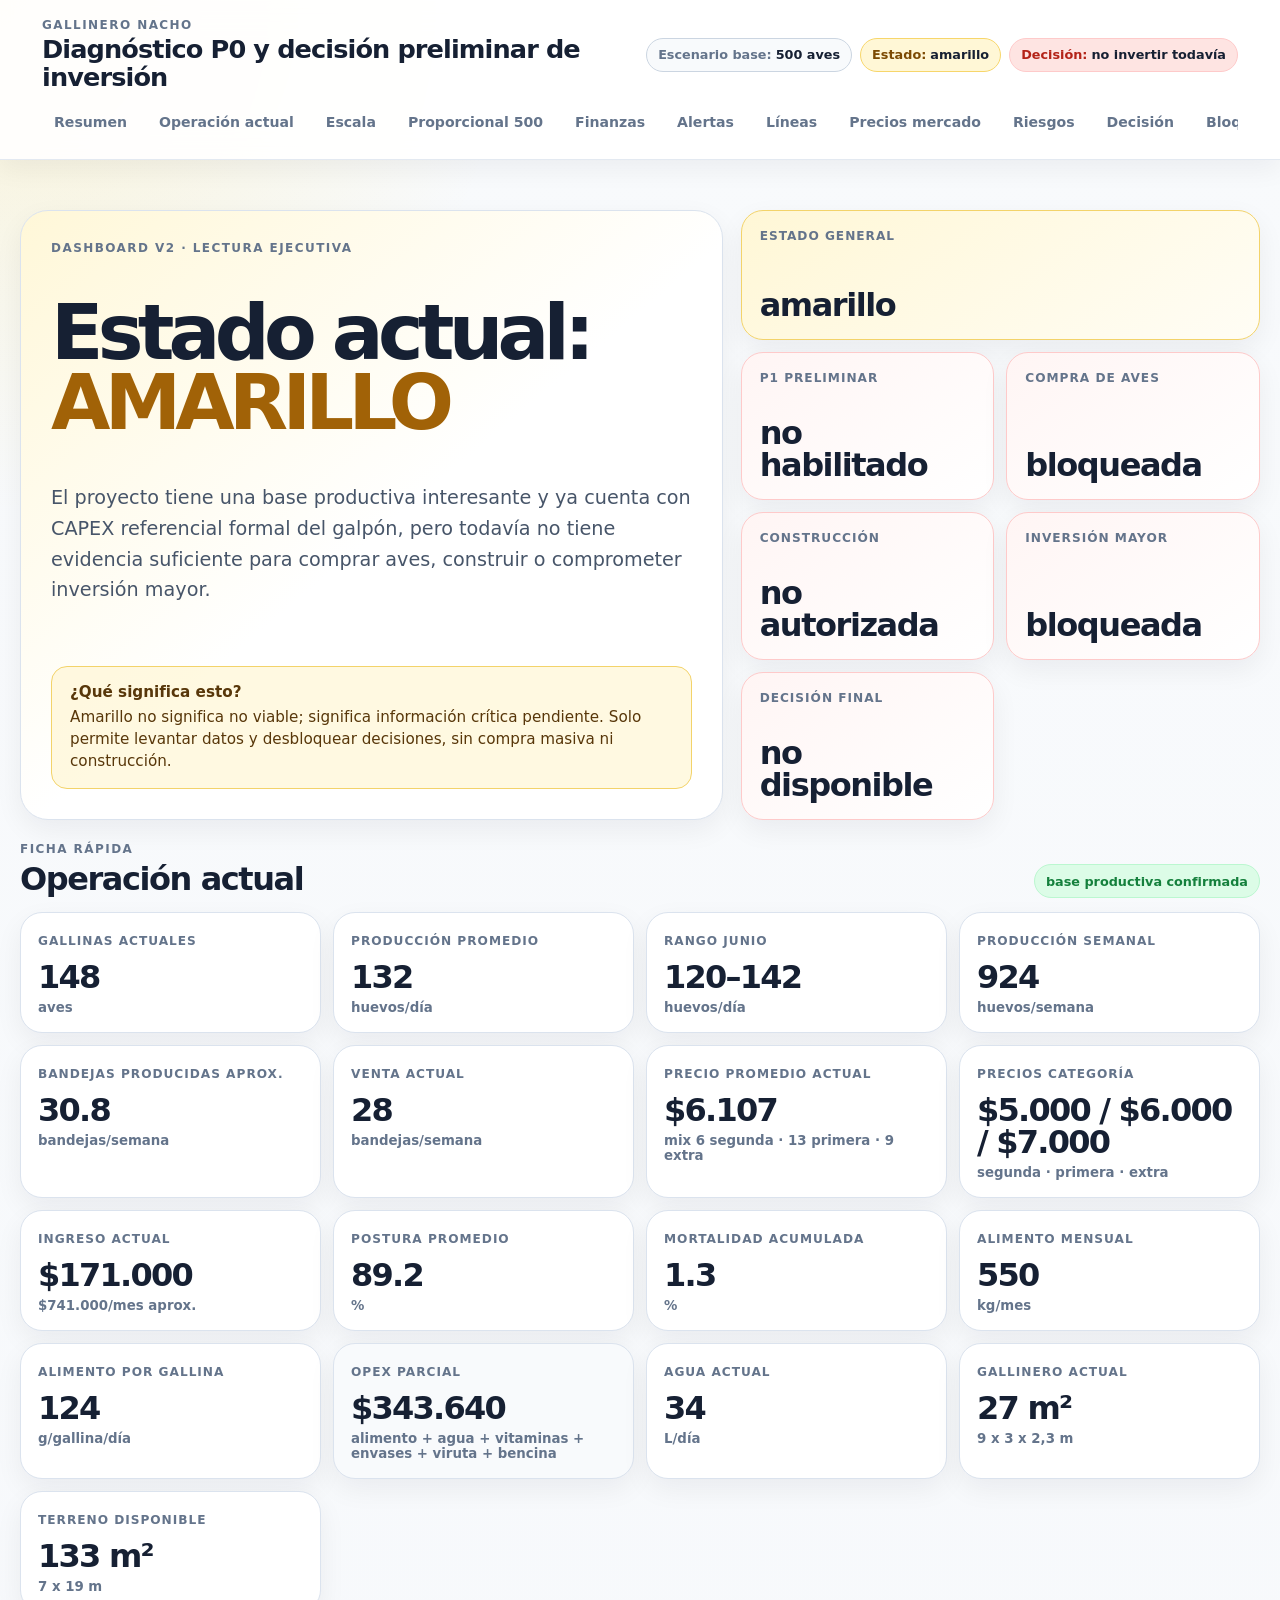
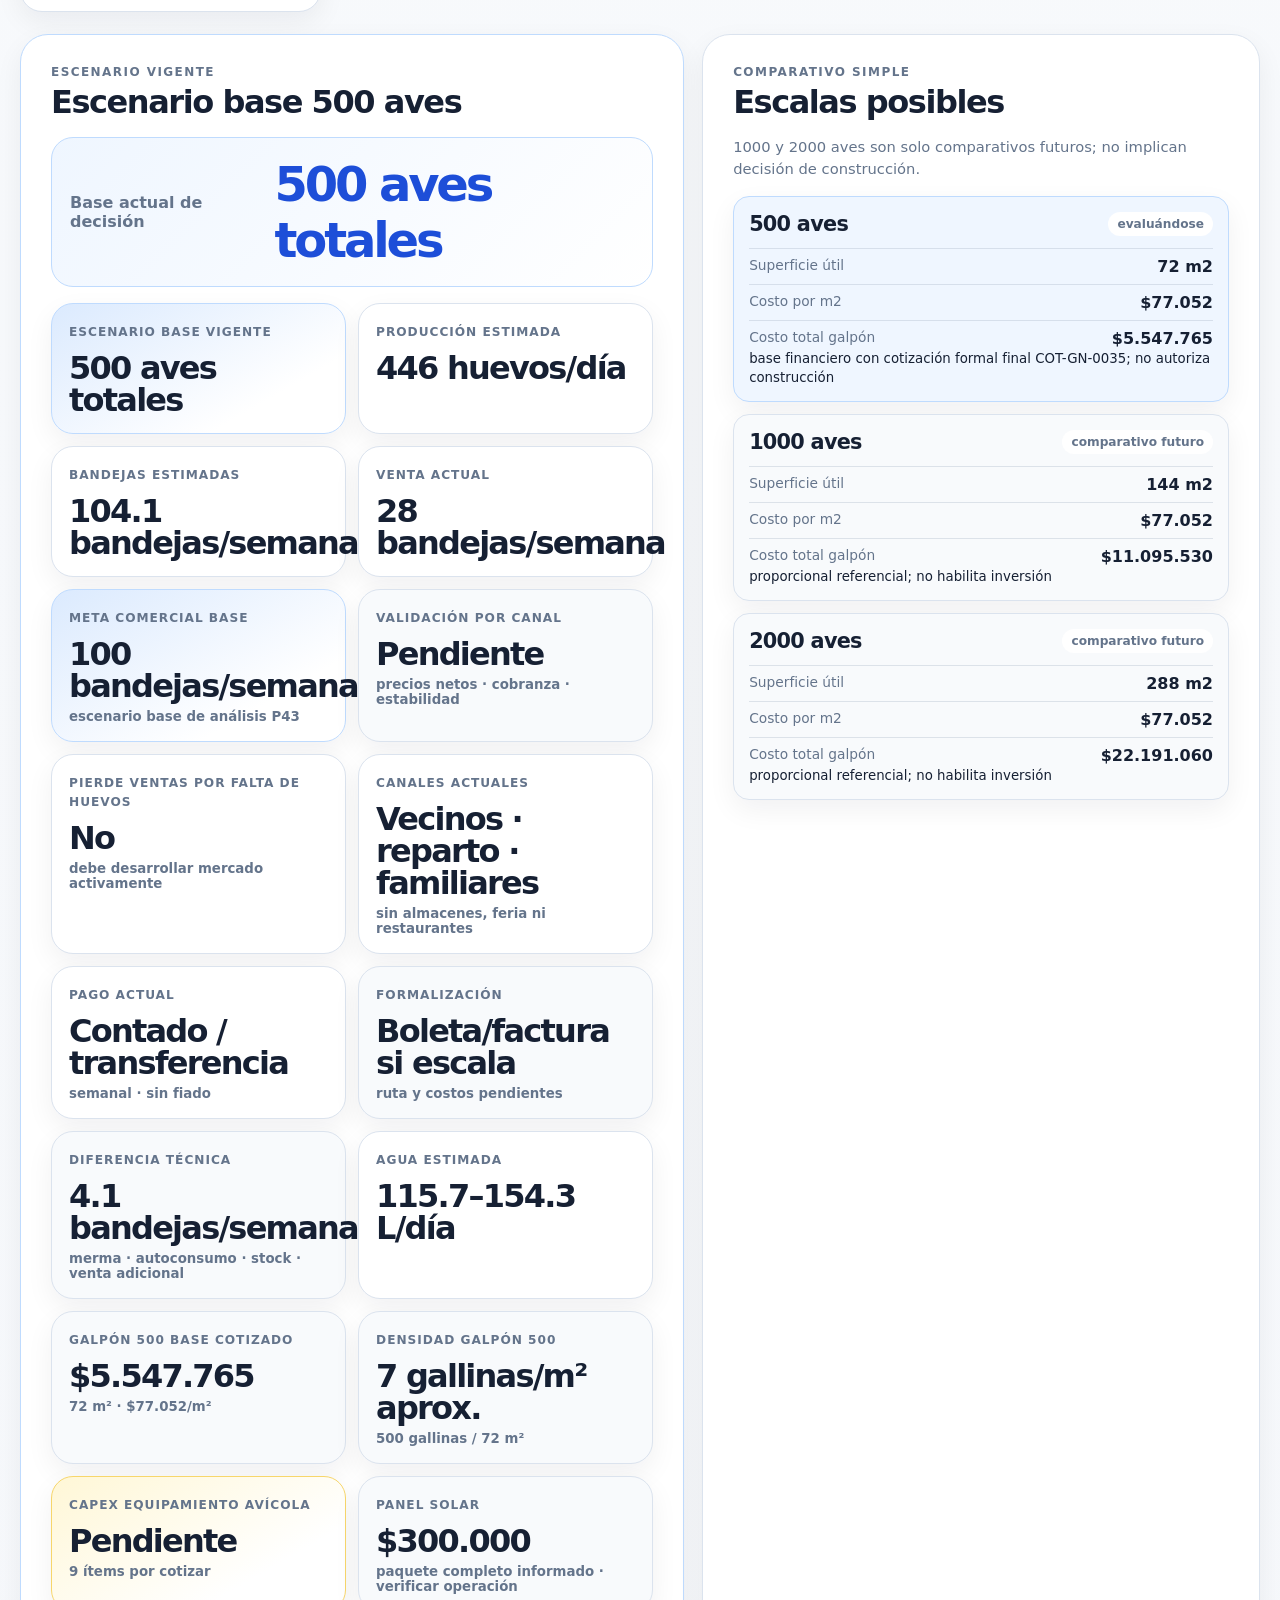
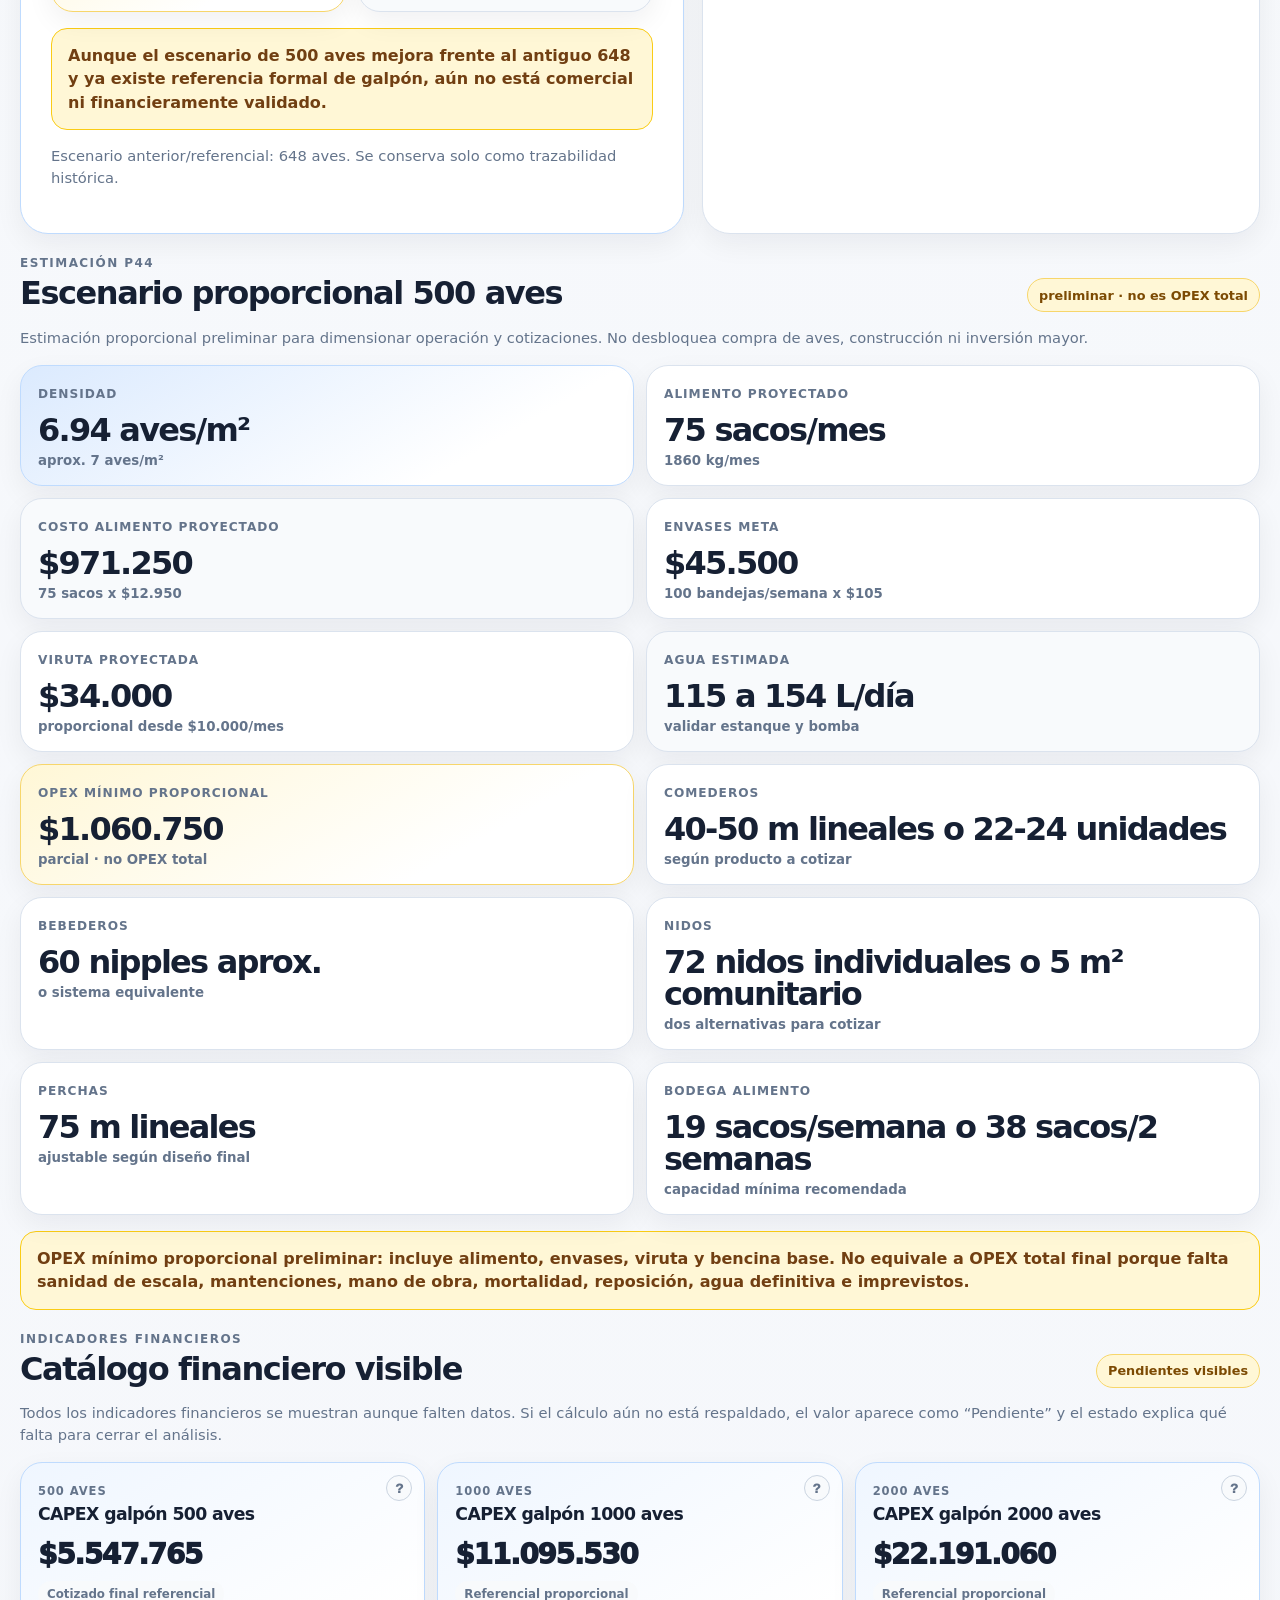
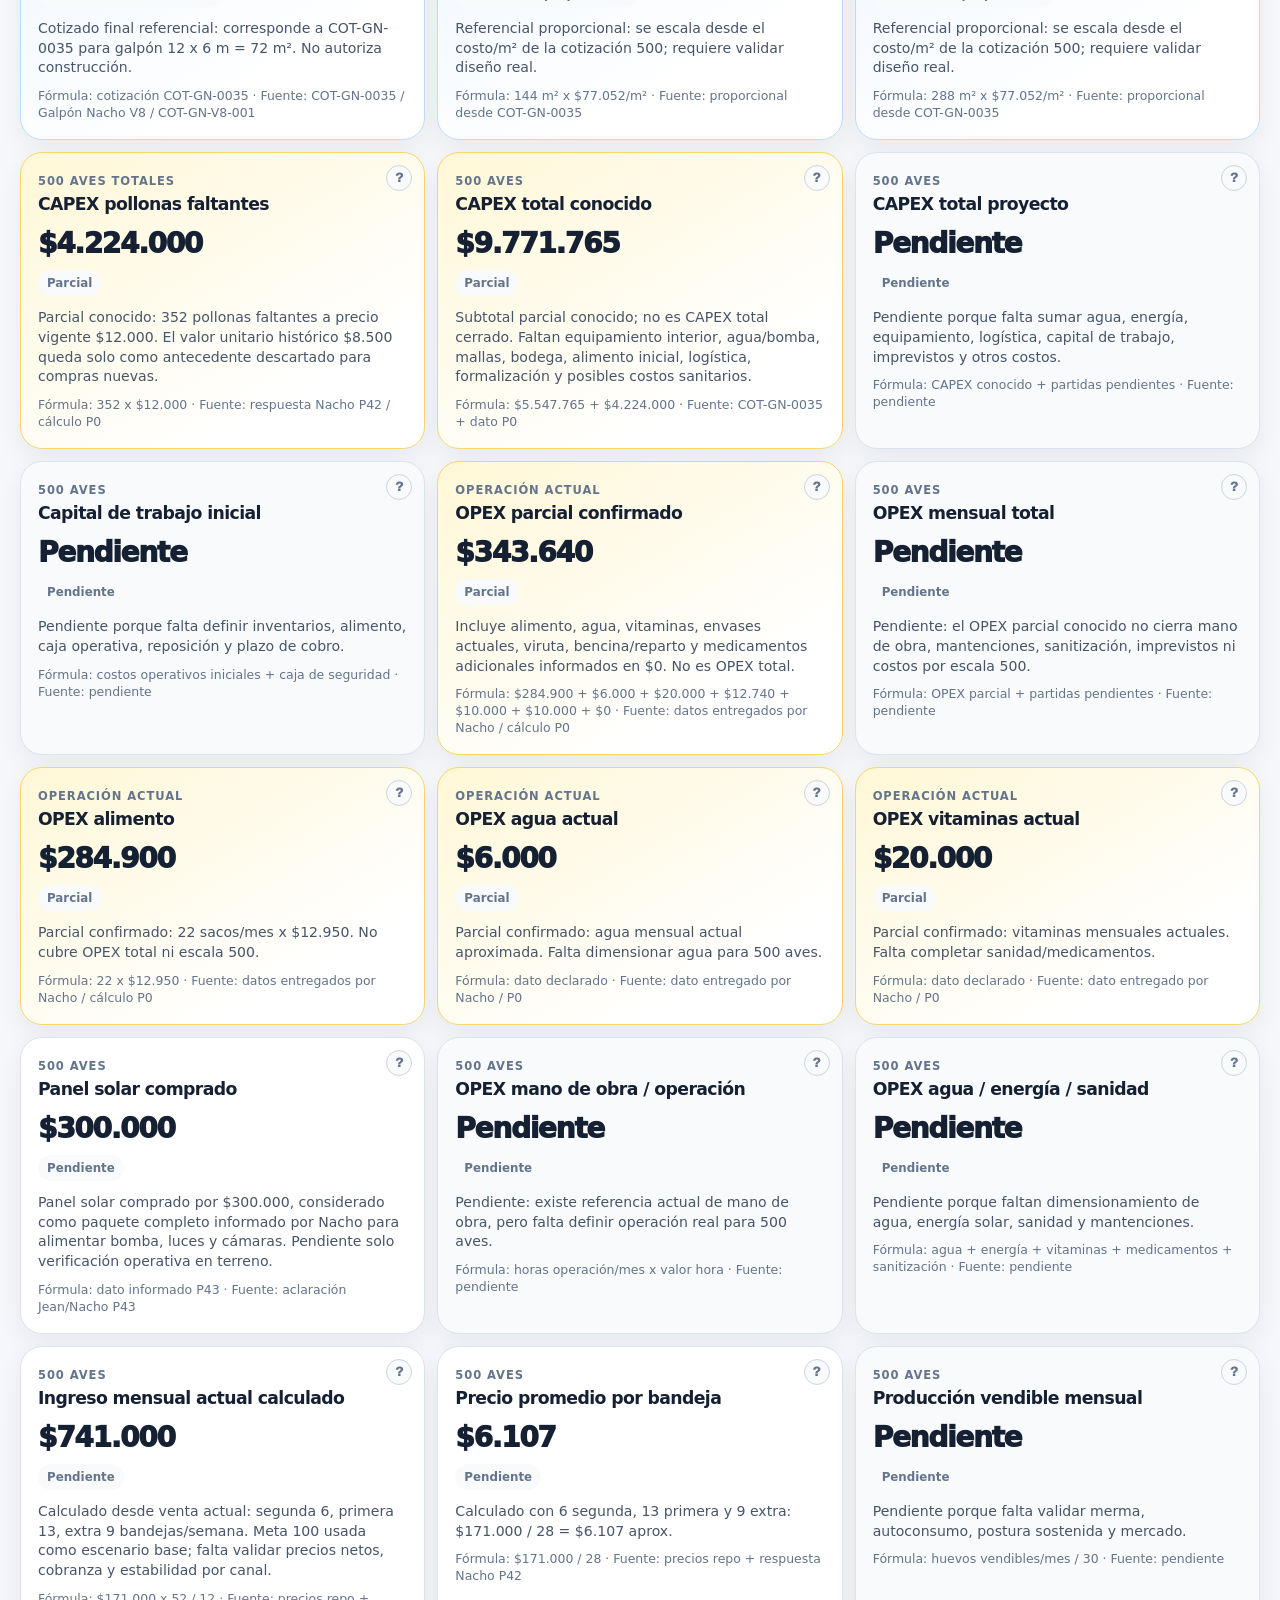
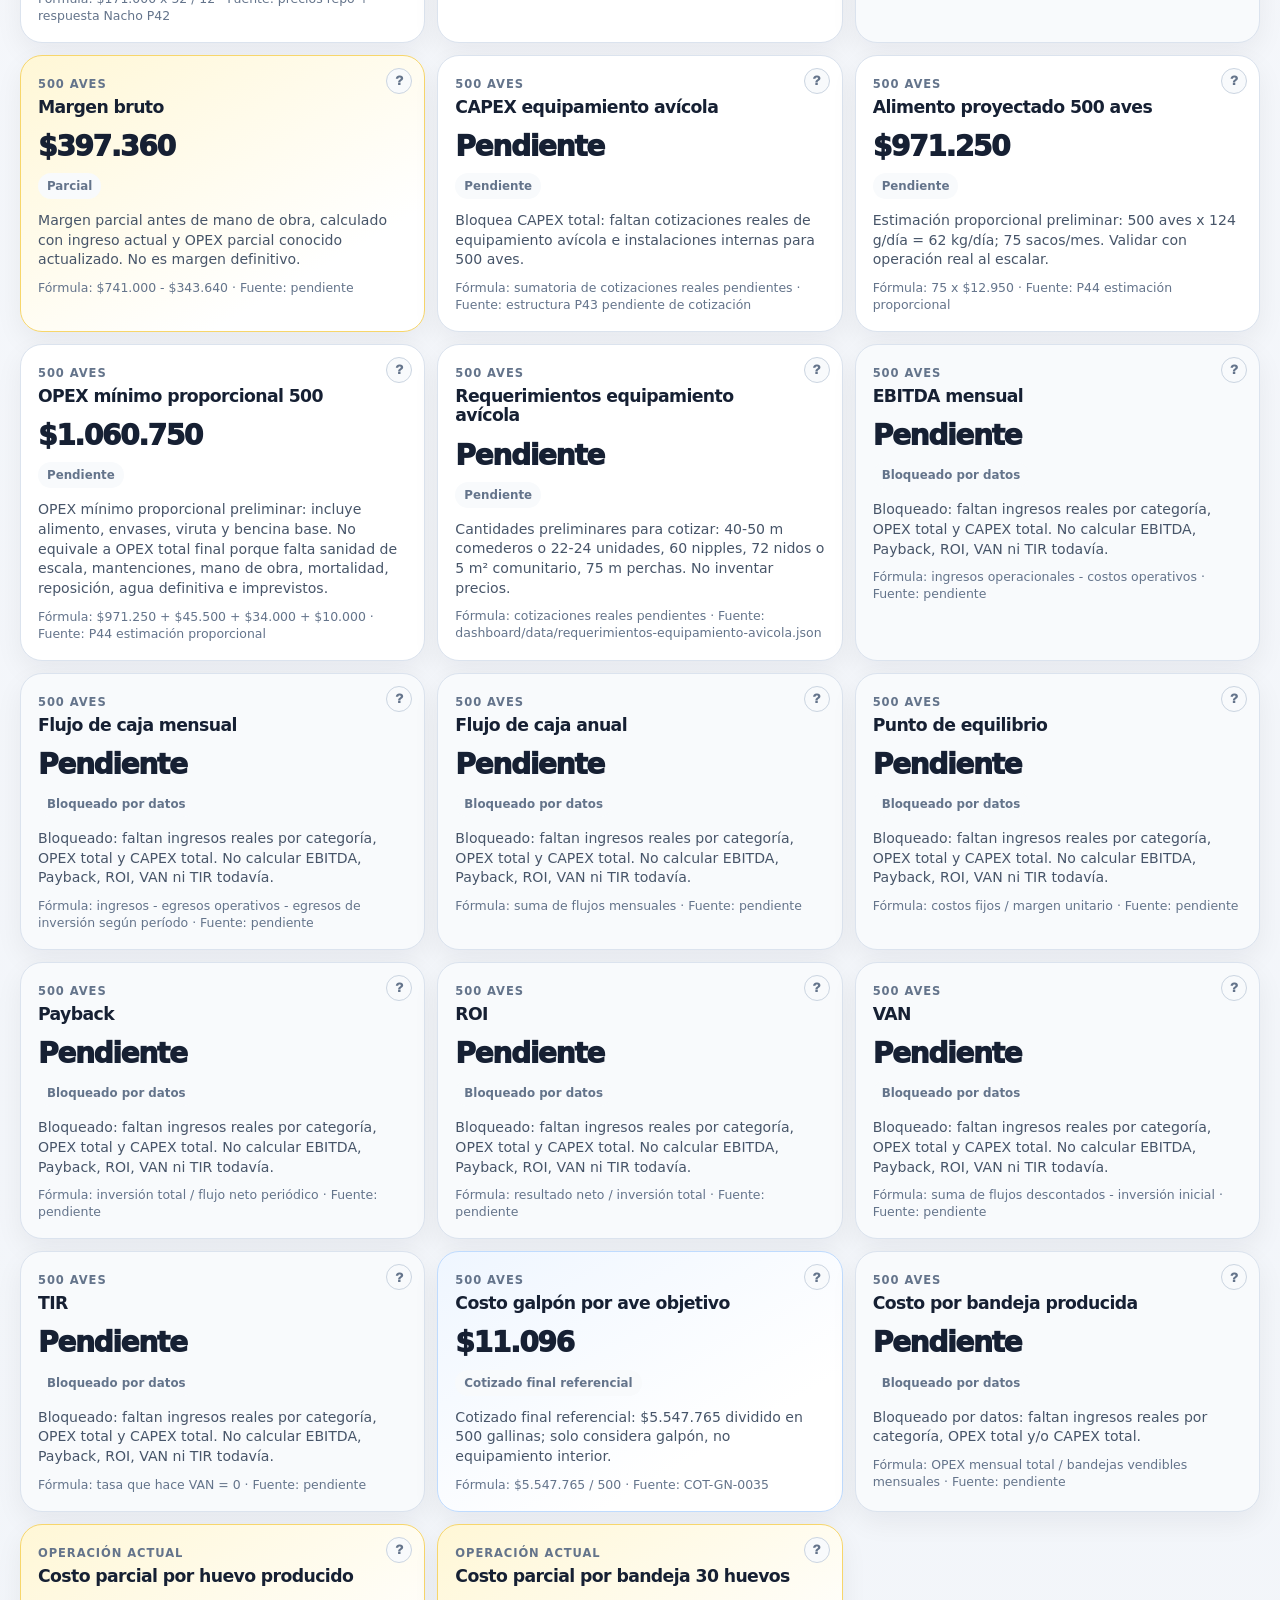
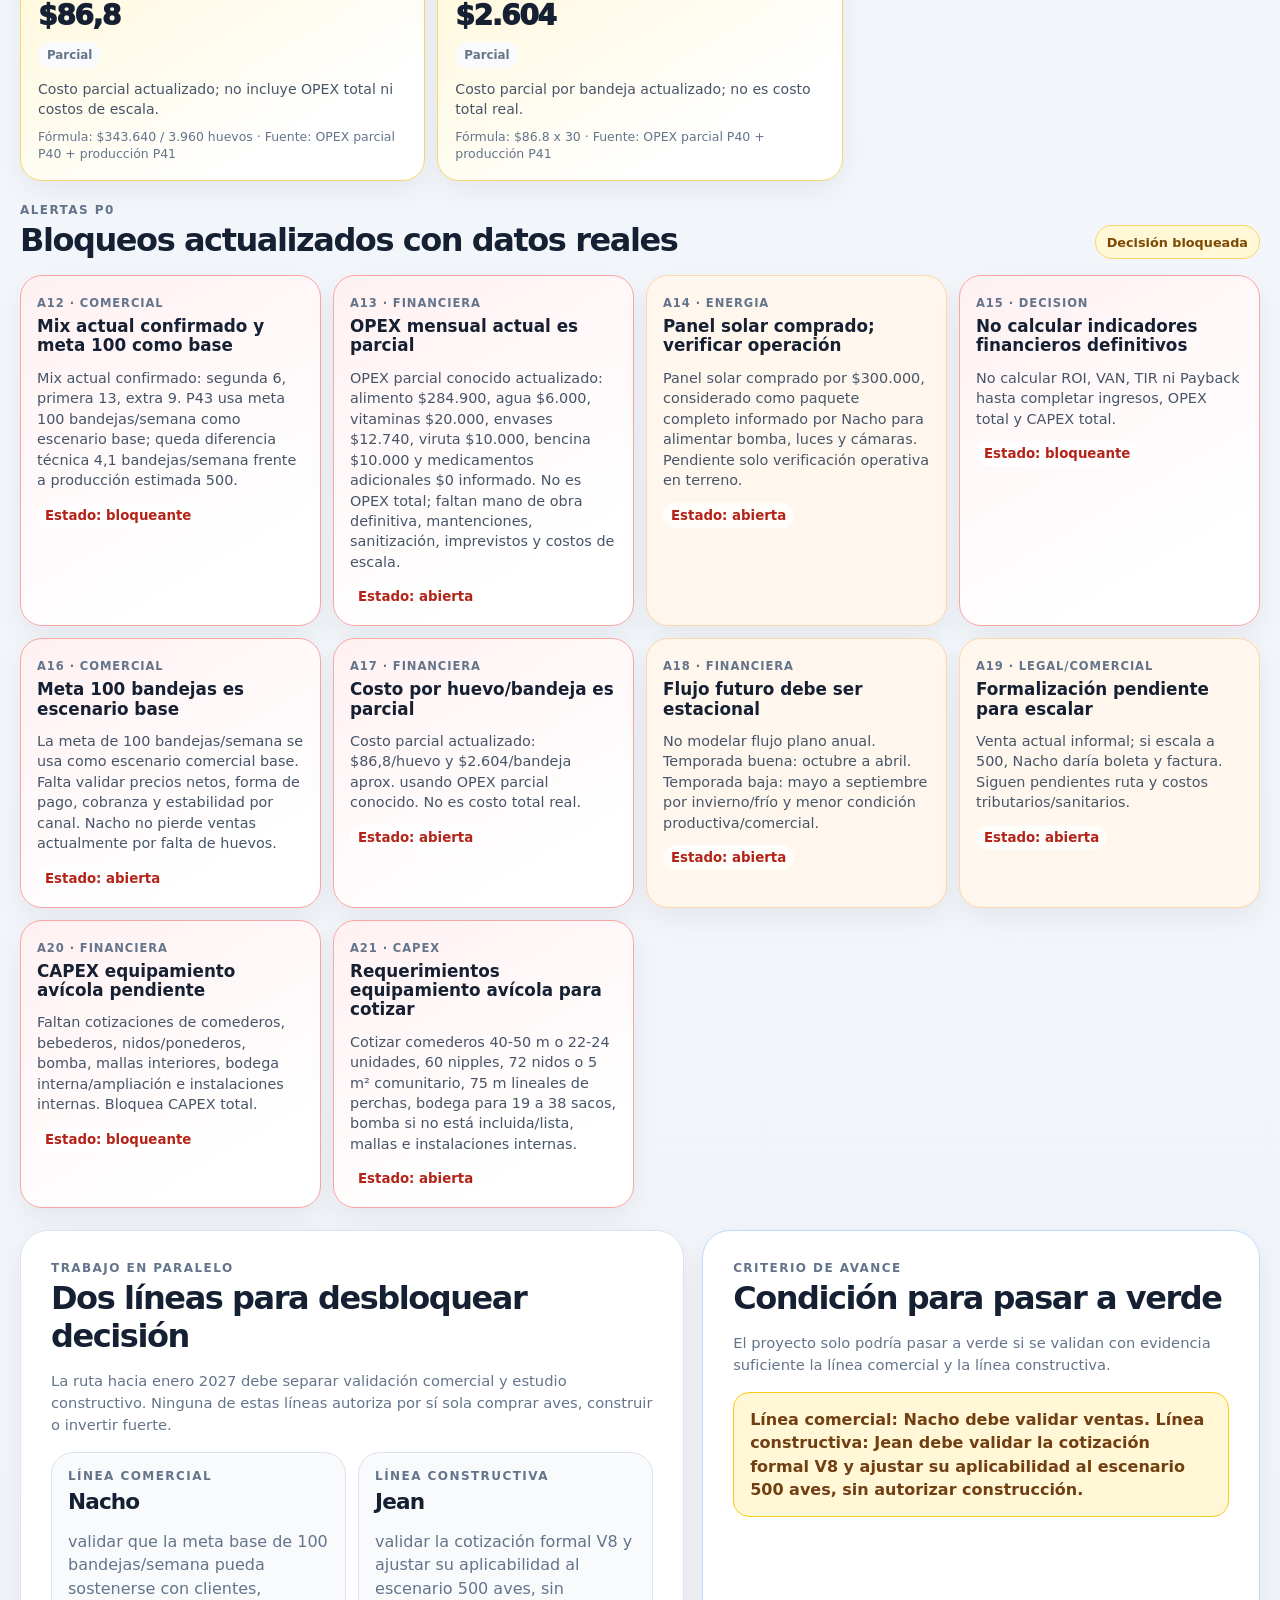
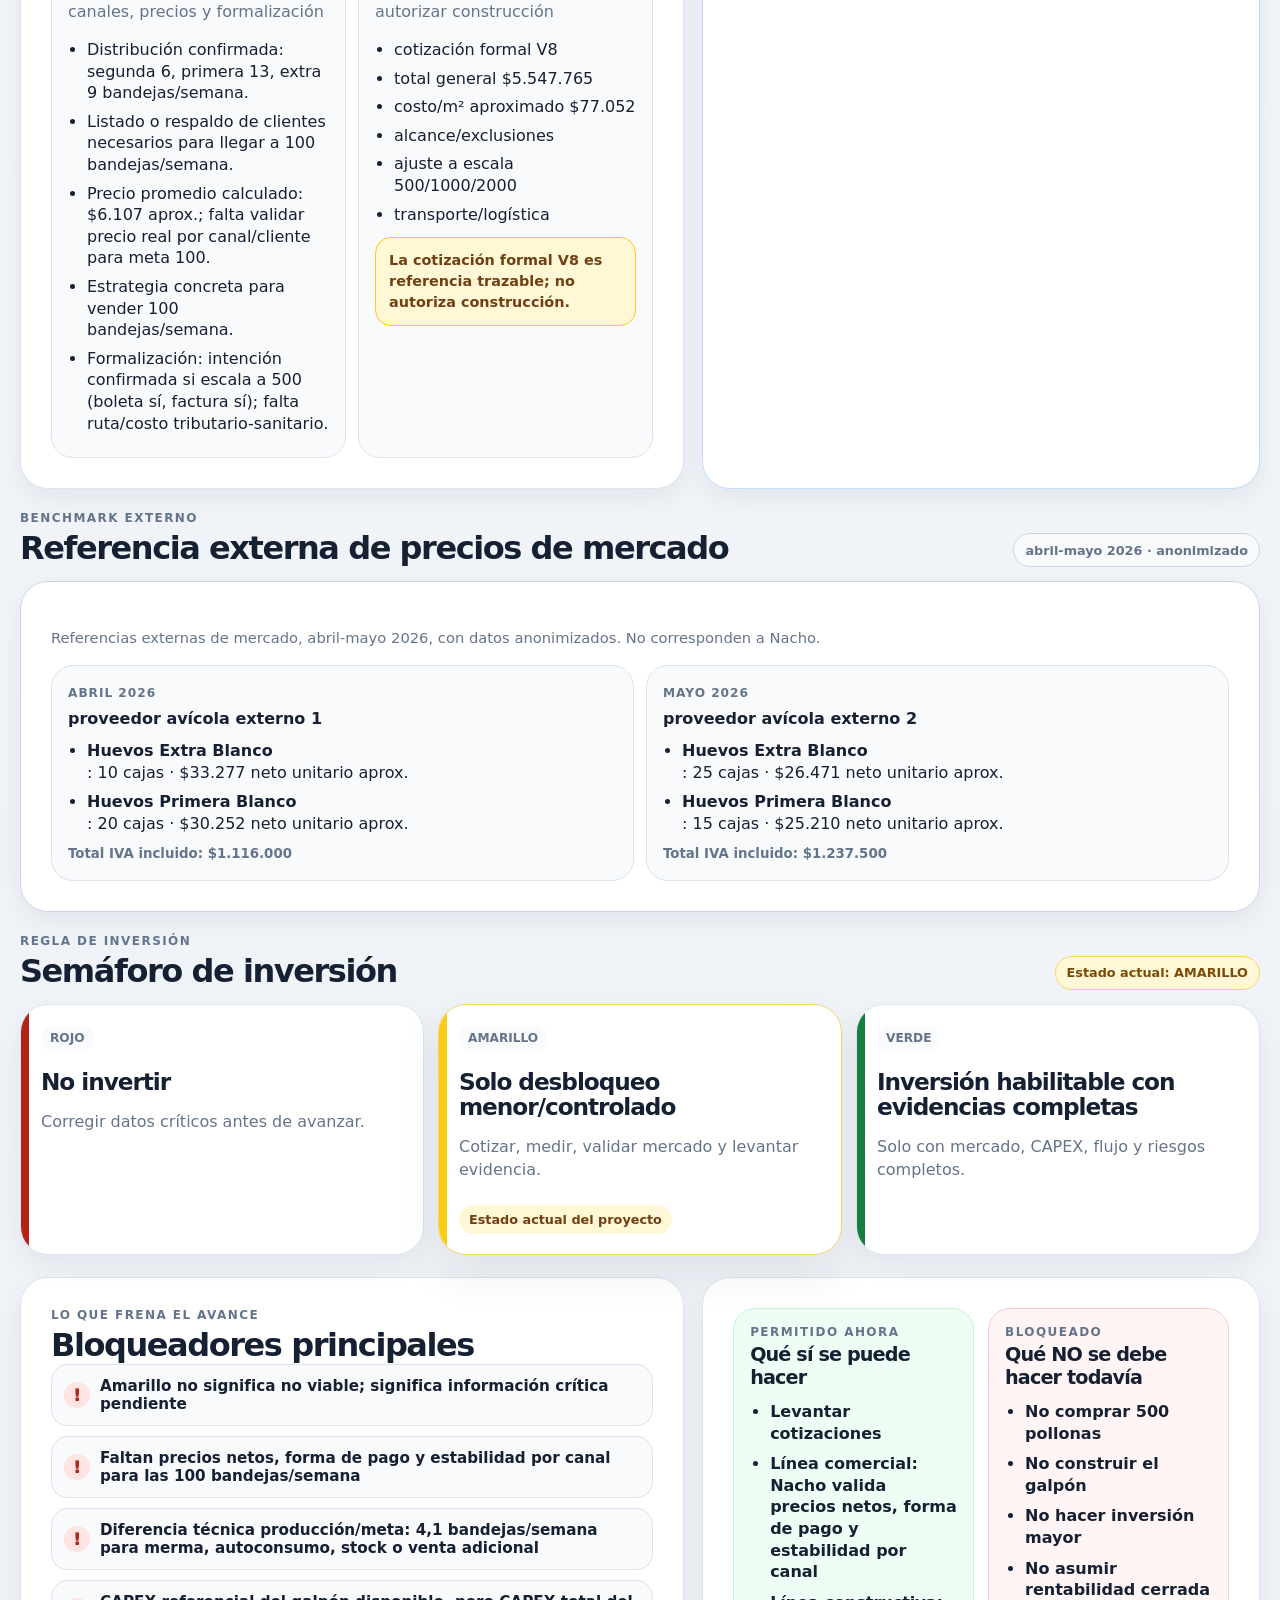
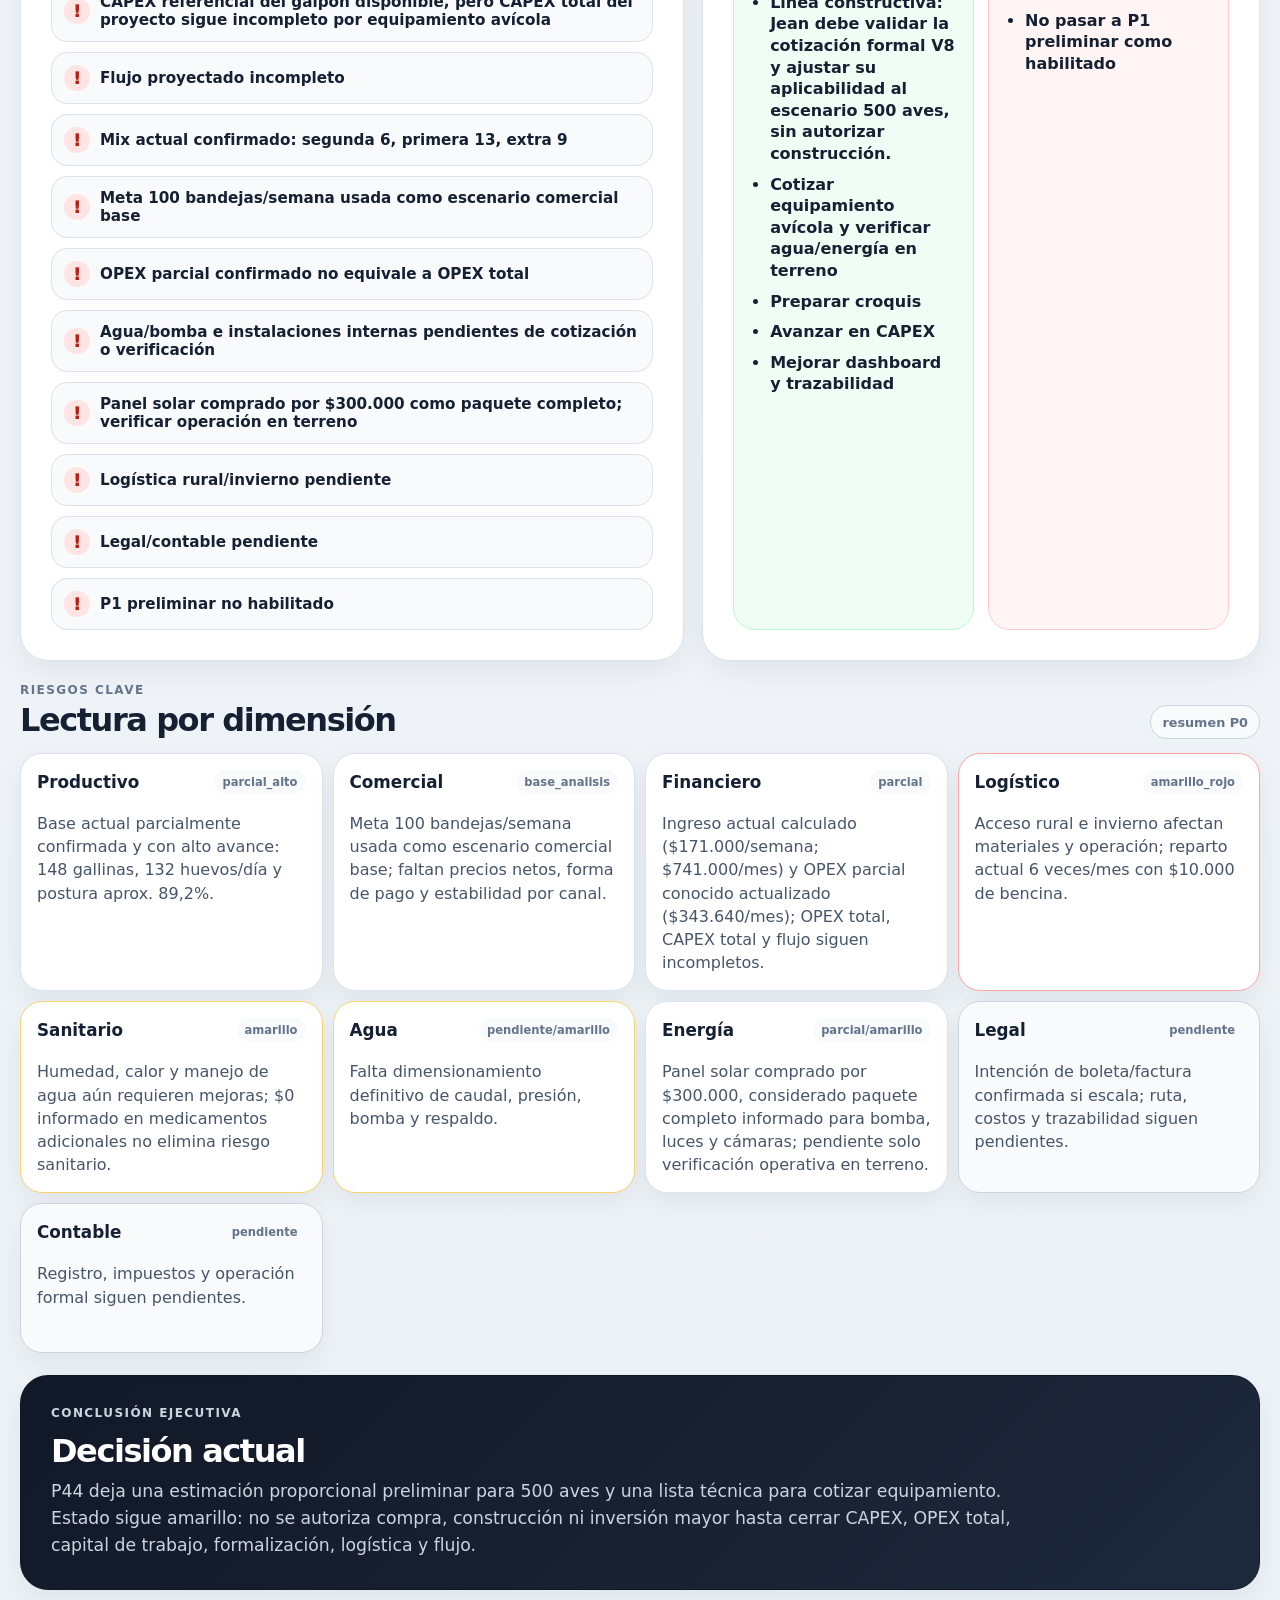
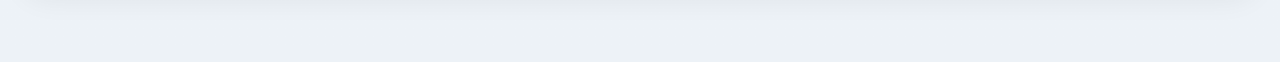
==== commit 1fcb18a3: "P44 proyecta escenario 500 aves y equipamiento avicola" ====
--- a/dashboard/public/index.html
+++ b/dashboard/public/index.html
@@ -21,6 +21,7 @@
         <a href="#resumen">Resumen</a>
         <a href="#operacion">Operación actual</a>
         <a href="#escala">Escala</a>
+        <a href="#proporcional">Proporcional 500</a>
         <a href="#finanzas">Finanzas</a>
         <a href="#alertas">Alertas</a>
         <a href="#lineas">Líneas</a>
@@ -109,6 +110,24 @@
         </article>
       </section>
 
+      <section class="section" id="proporcional" aria-labelledby="proporcional-title">
+        <div class="section-heading">
+          <div>
+            <p class="section-kicker">Estimación P44</p>
+            <h2 id="proporcional-title">Escenario proporcional 500 aves</h2>
+          </div>
+          <span class="status-pill warning">preliminar · no es OPEX total</span>
+        </div>
+        <p class="muted">
+          Estimación proporcional preliminar para dimensionar operación y cotizaciones. No desbloquea compra de aves,
+          construcción ni inversión mayor.
+        </p>
+        <div class="metric-grid scenario" id="escenario-proporcional-metricas"></div>
+        <div class="alert-callout">
+          OPEX mínimo proporcional preliminar: incluye alimento, envases, viruta y bencina base. No equivale a OPEX total final porque falta sanidad de escala, mantenciones, mano de obra, mortalidad, reposición, agua definitiva e imprevistos.
+        </div>
+      </section>
+
       <section class="section" id="finanzas" aria-labelledby="finanzas-title">
         <div class="section-heading">
           <div>
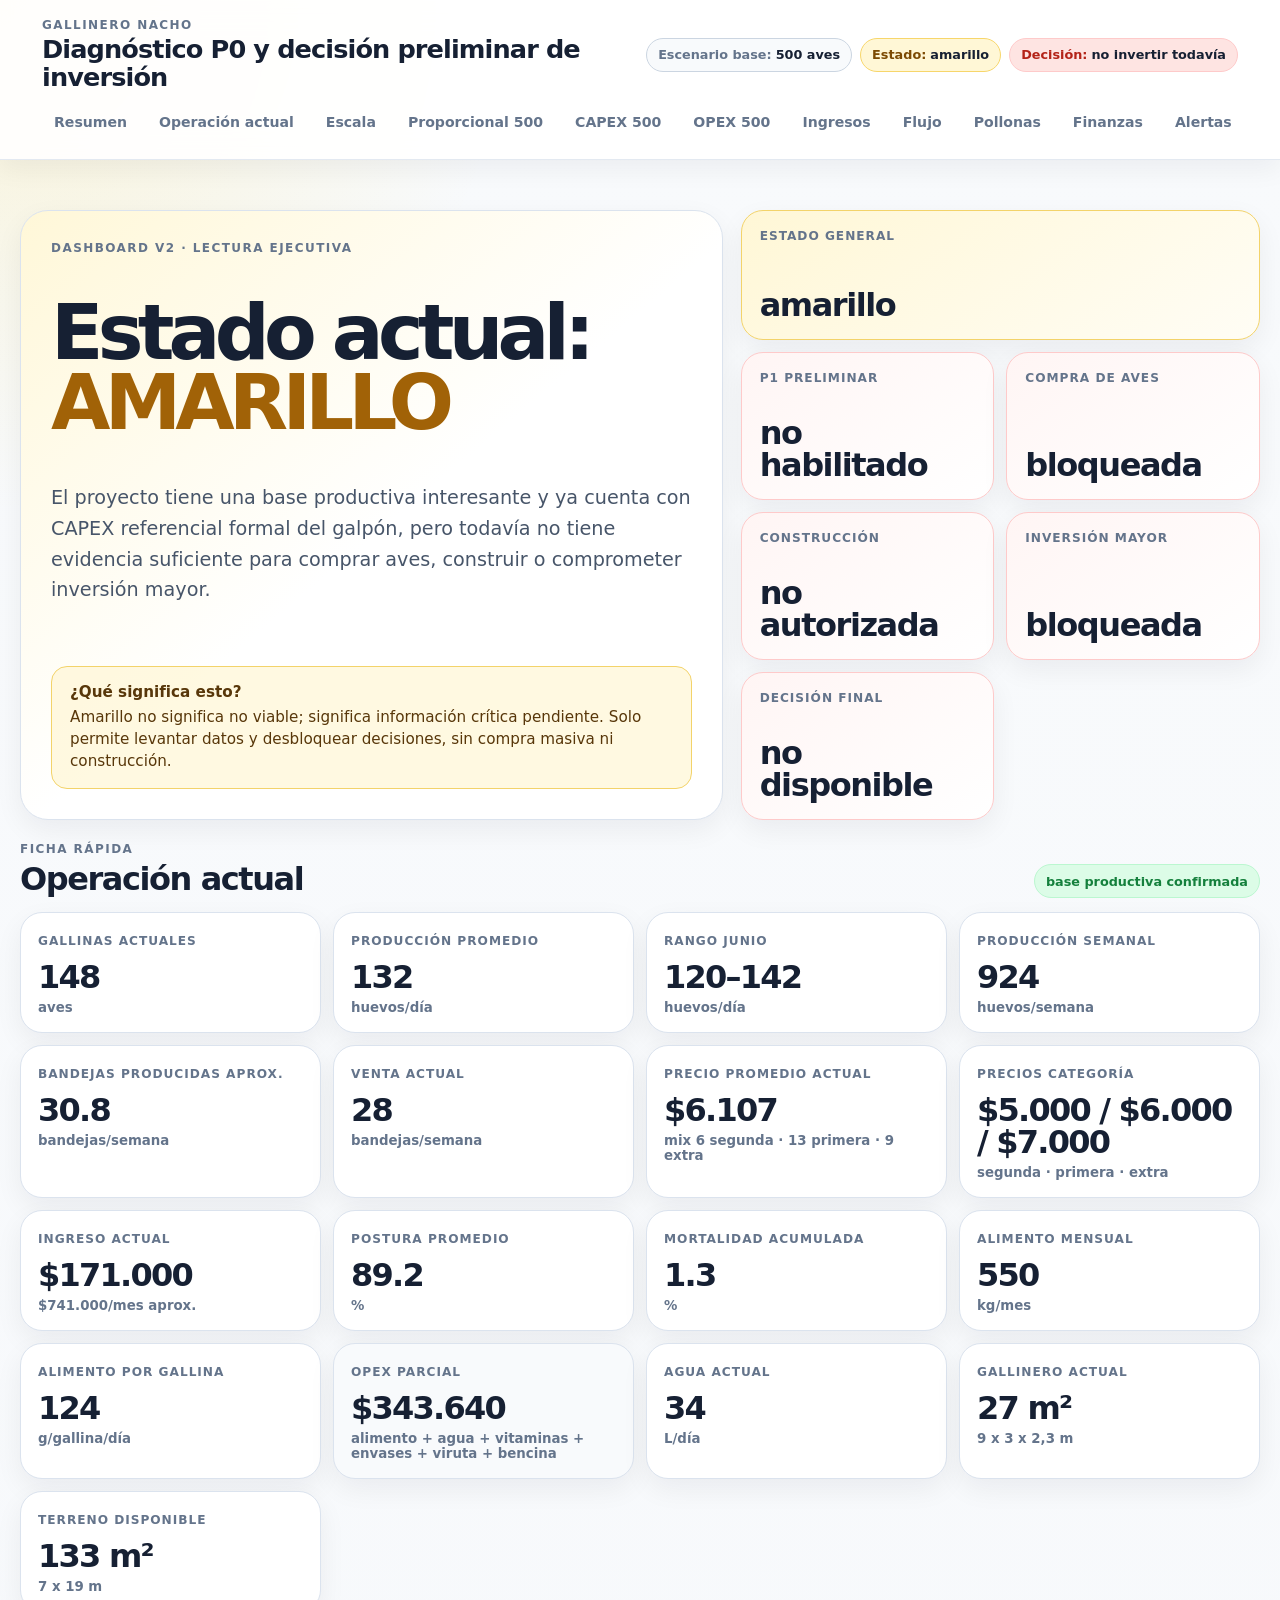
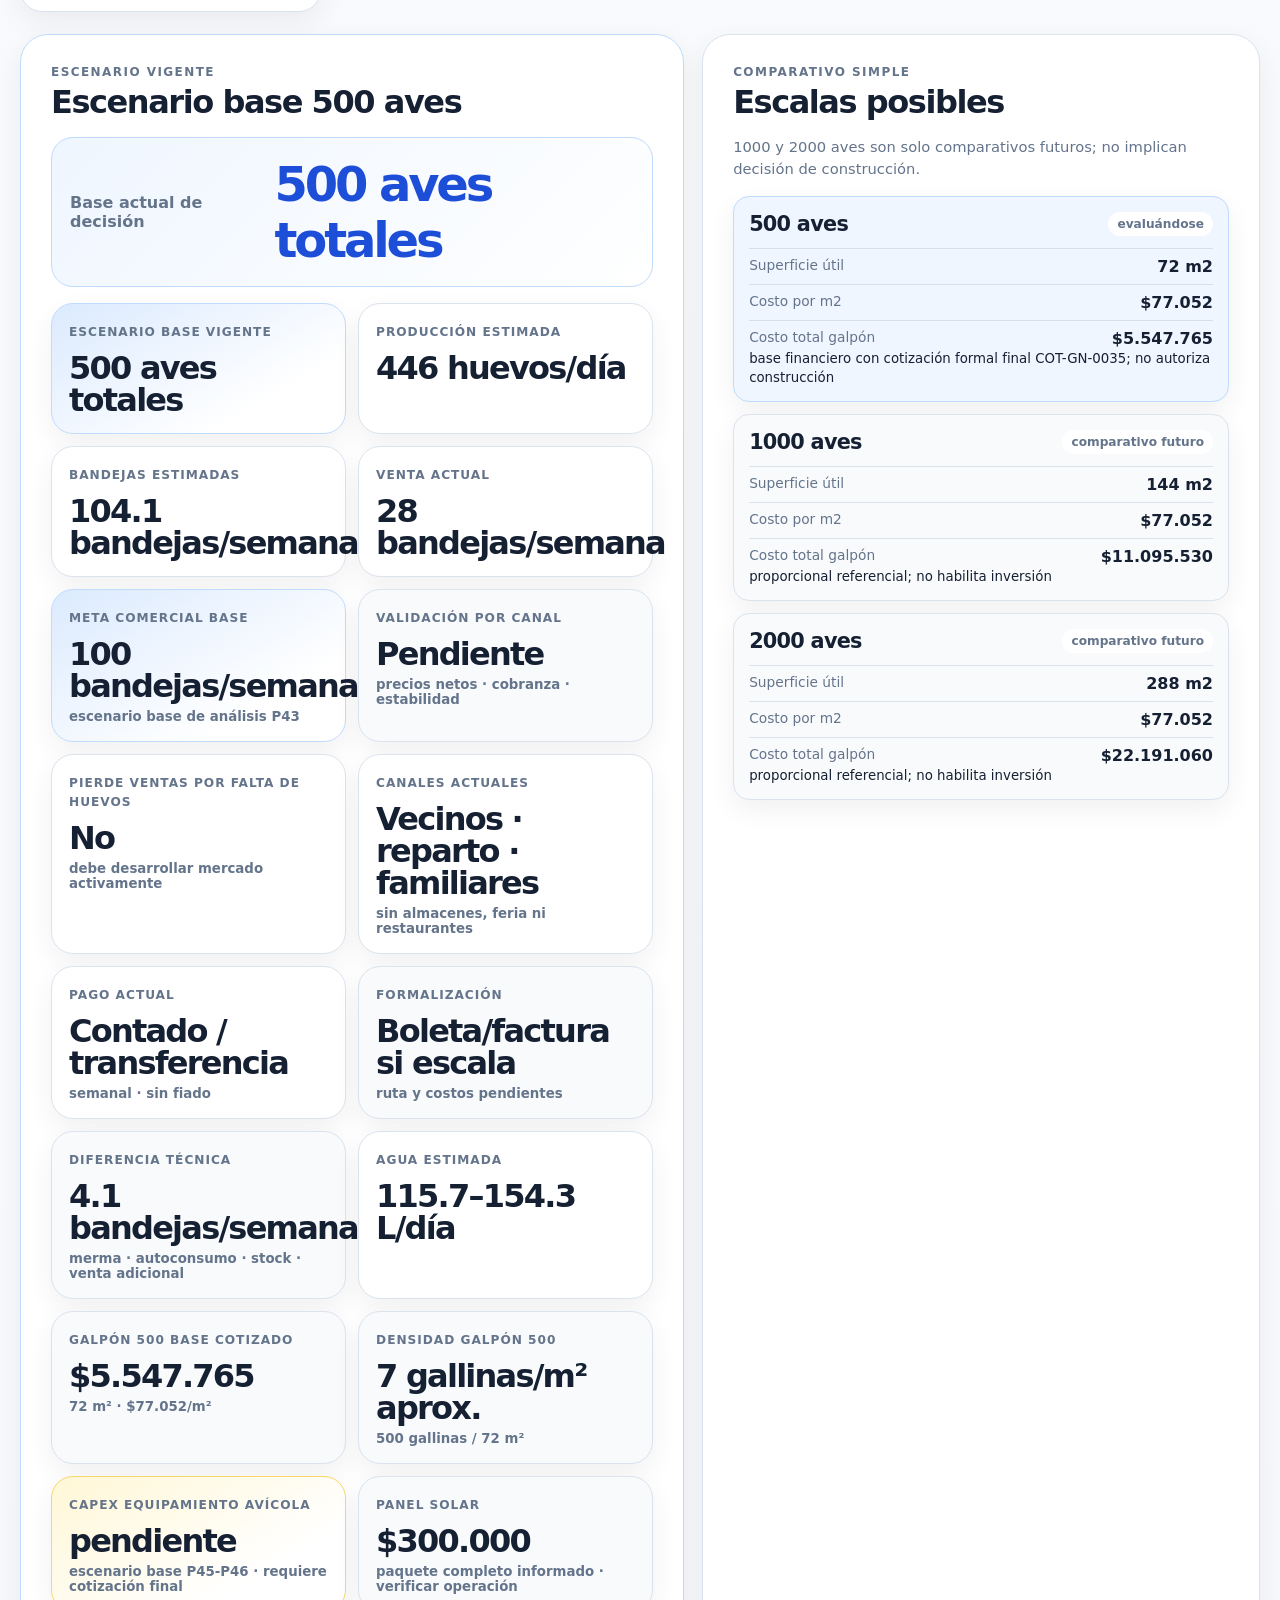
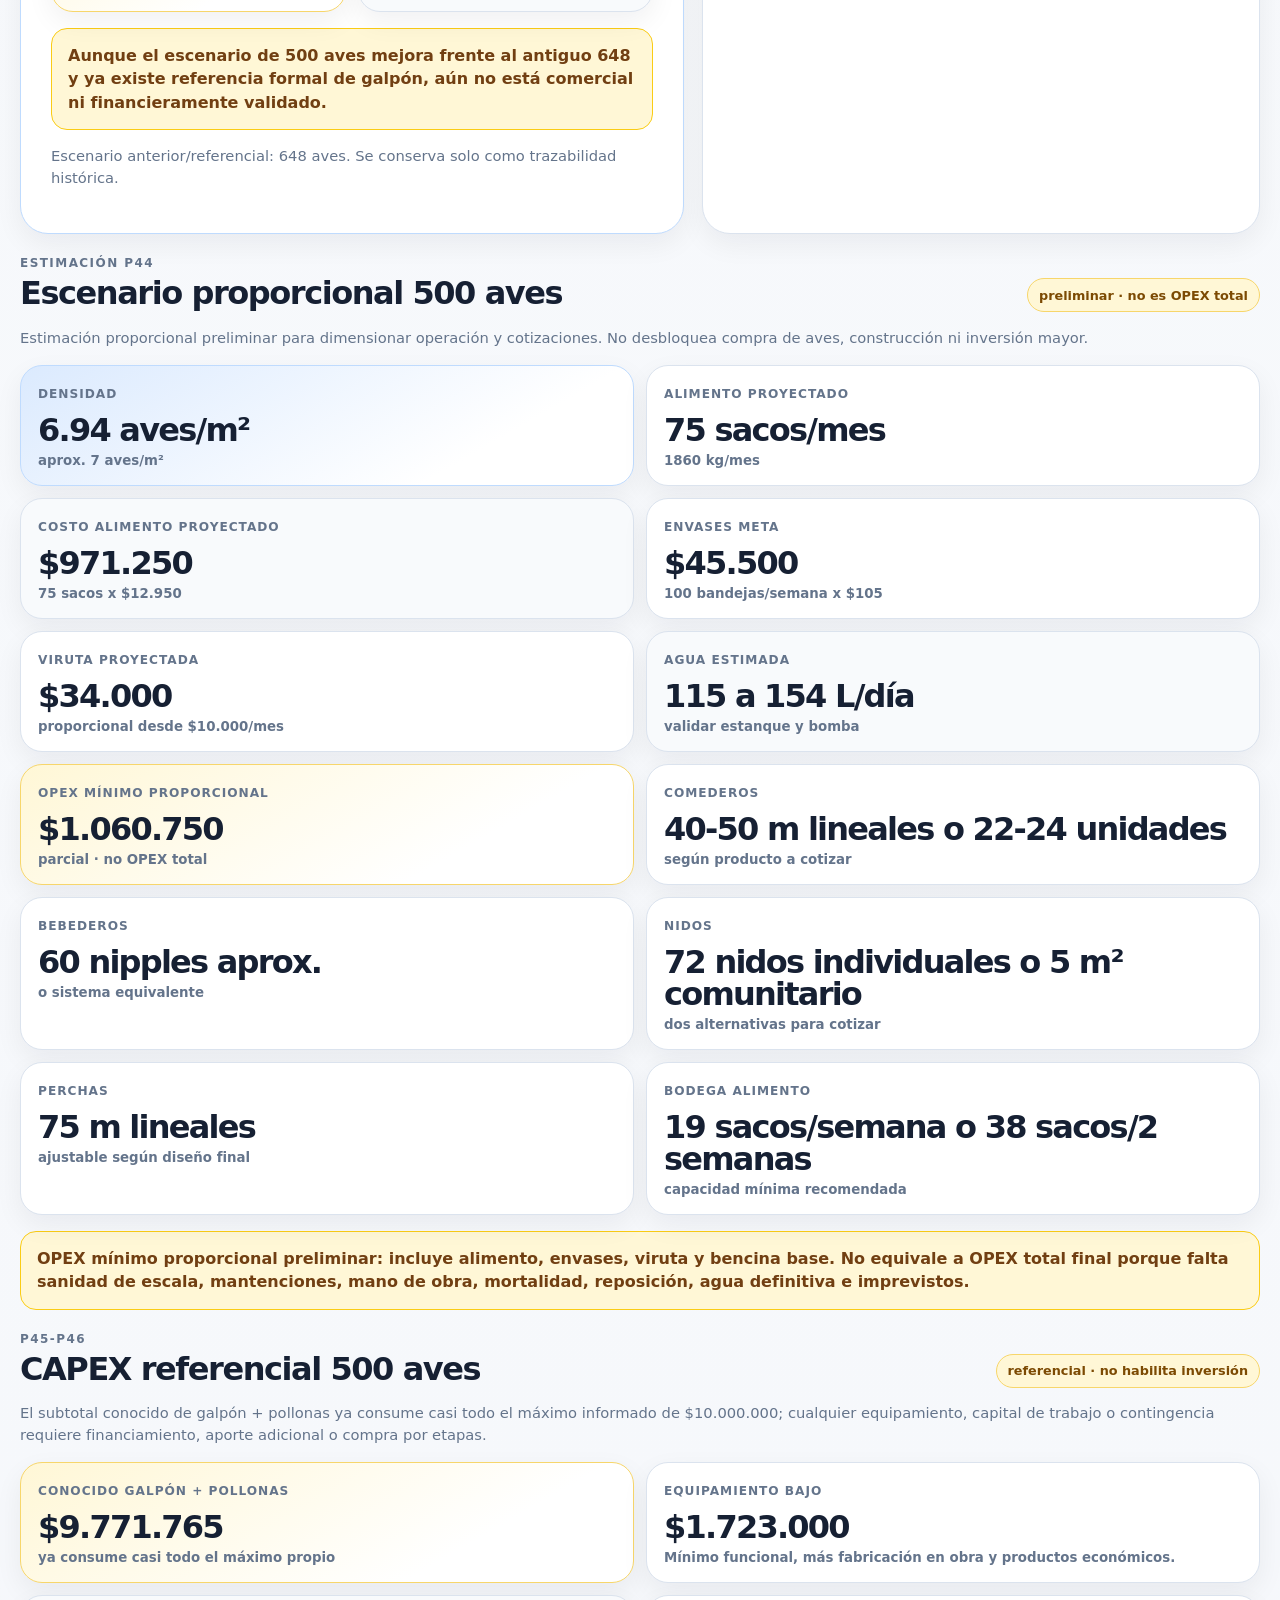
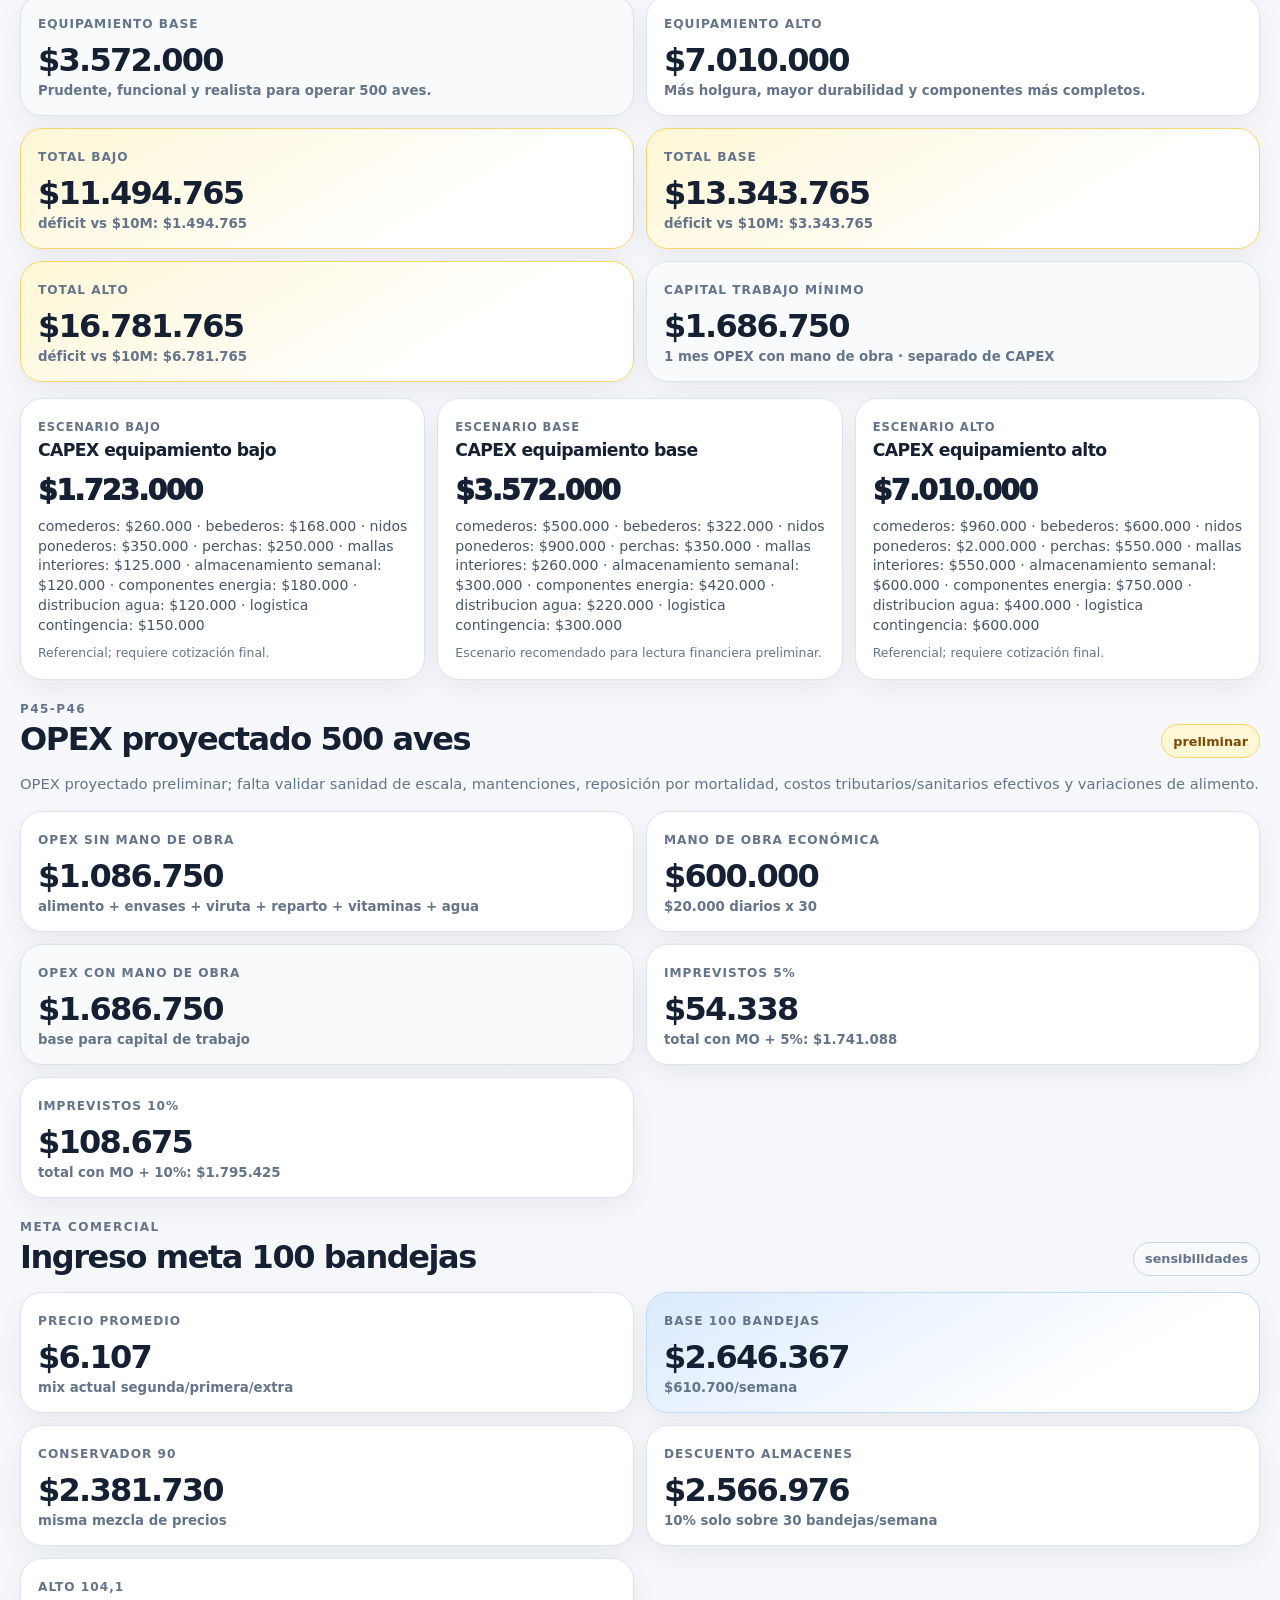
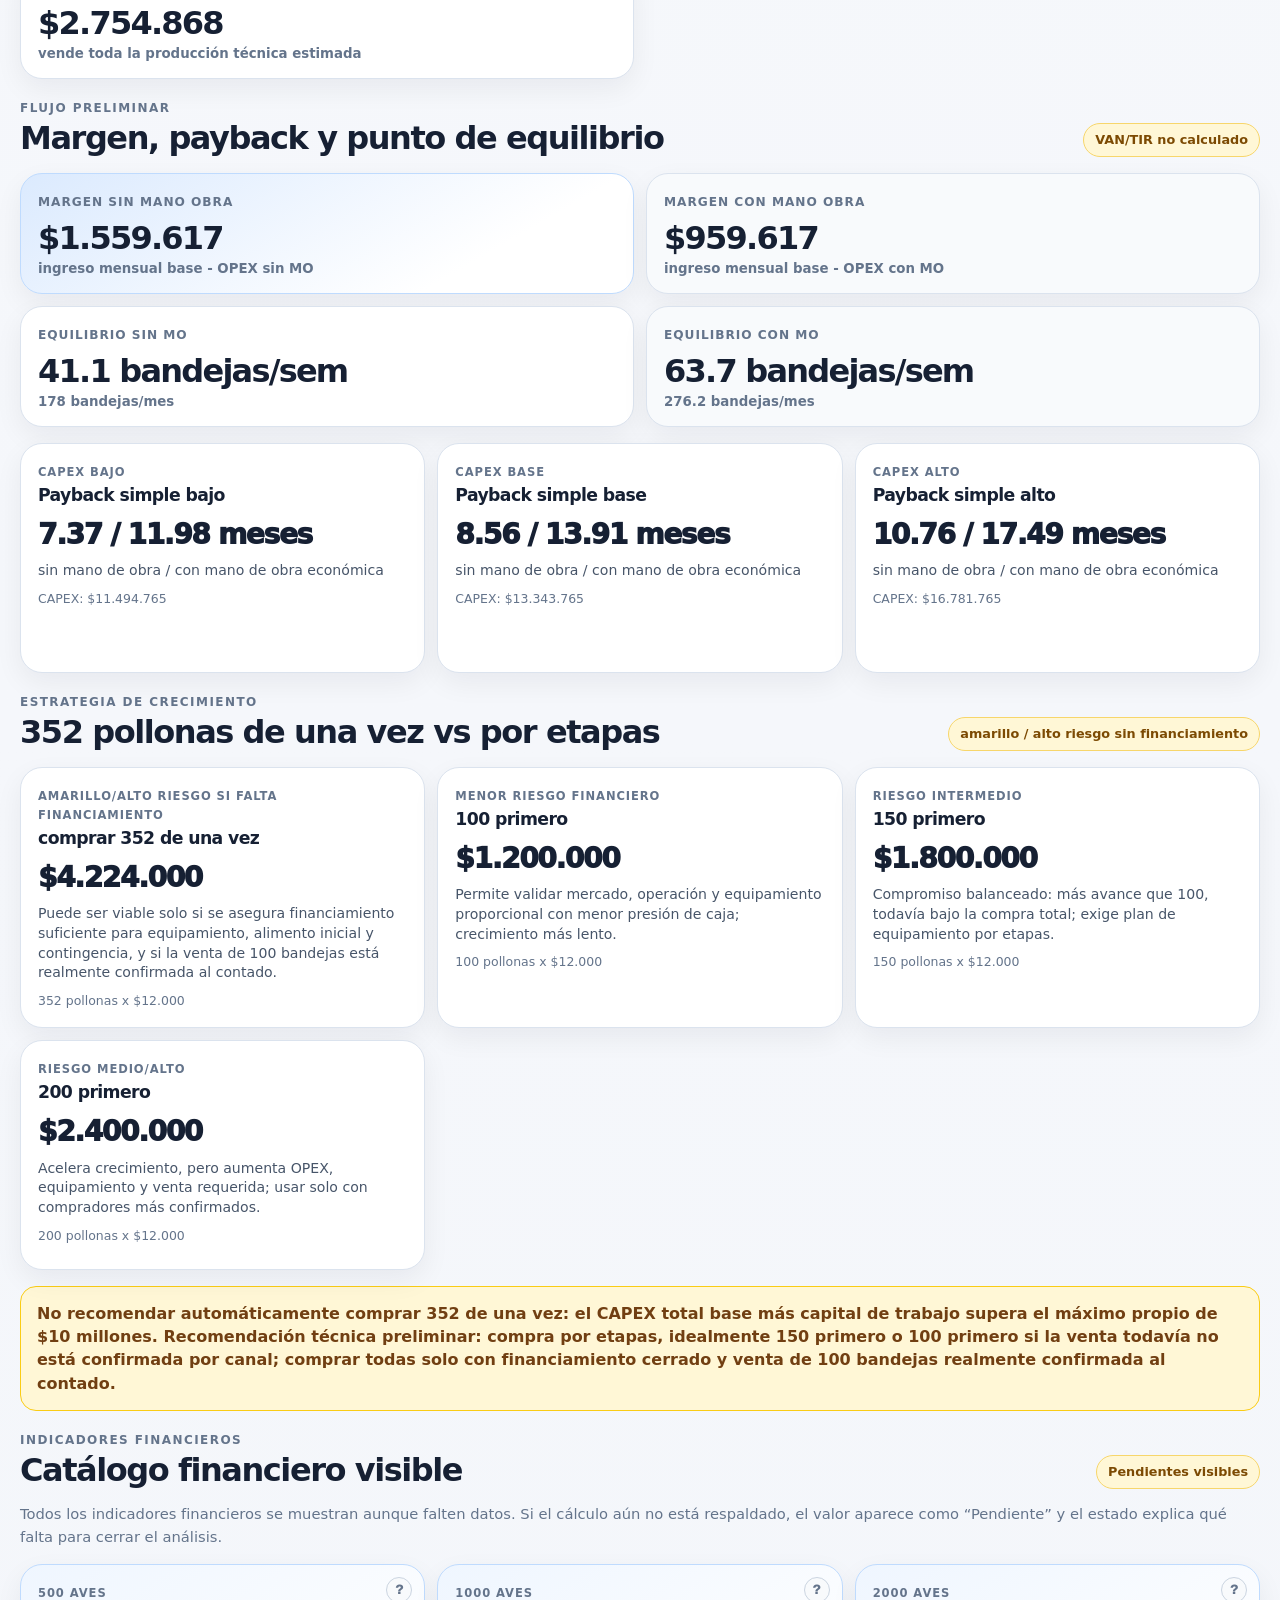
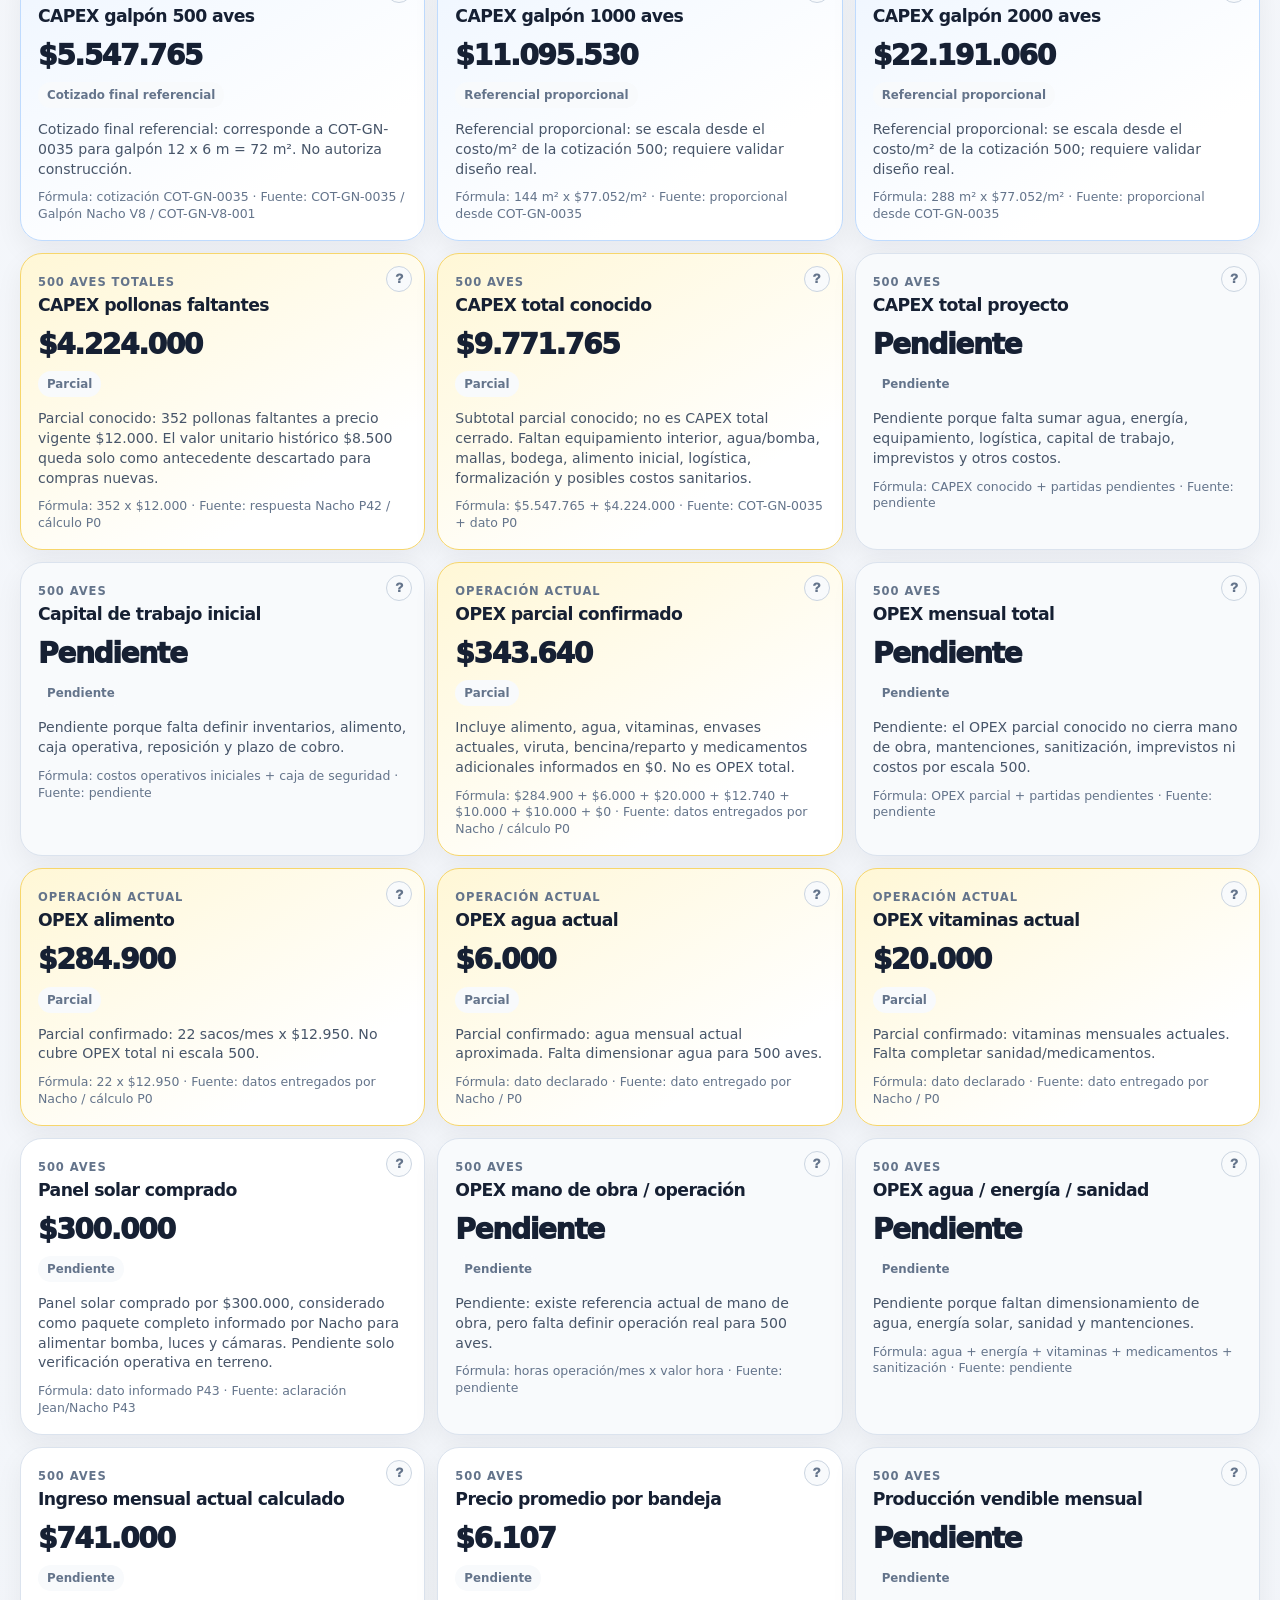
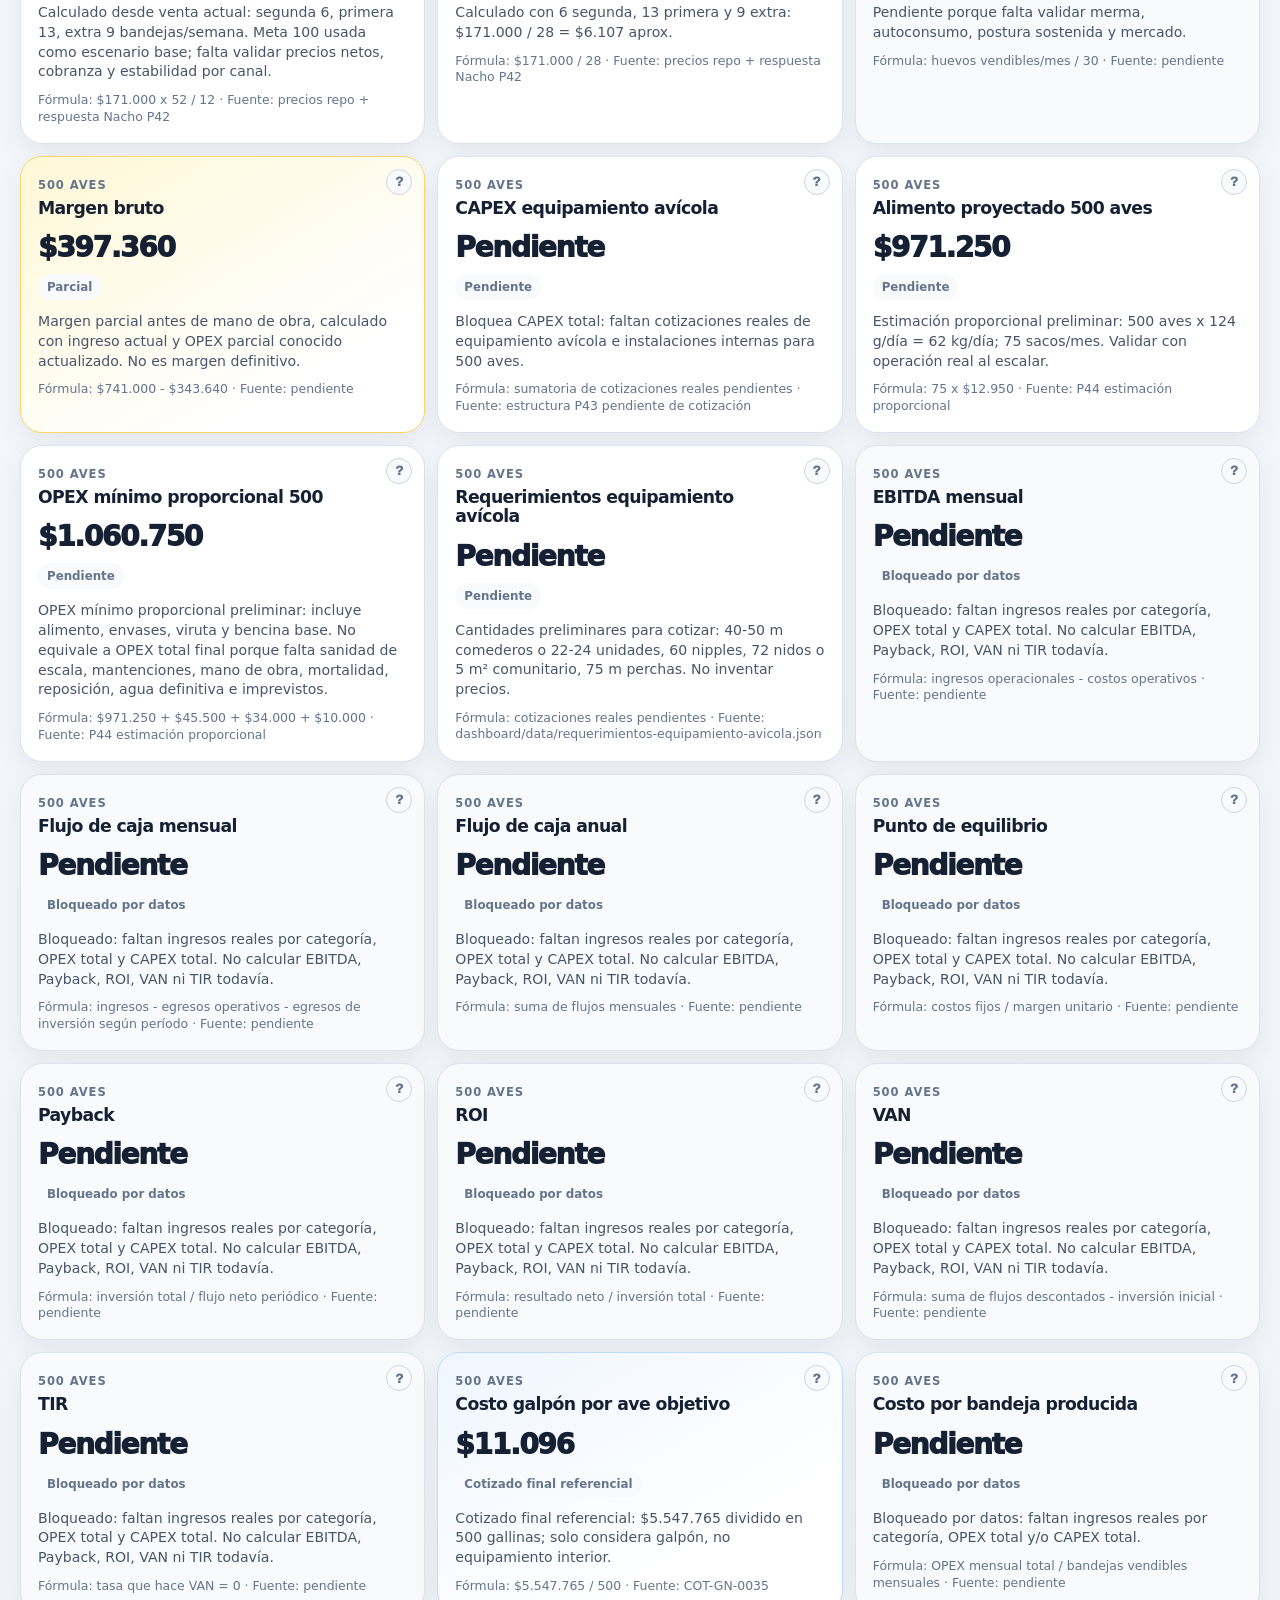
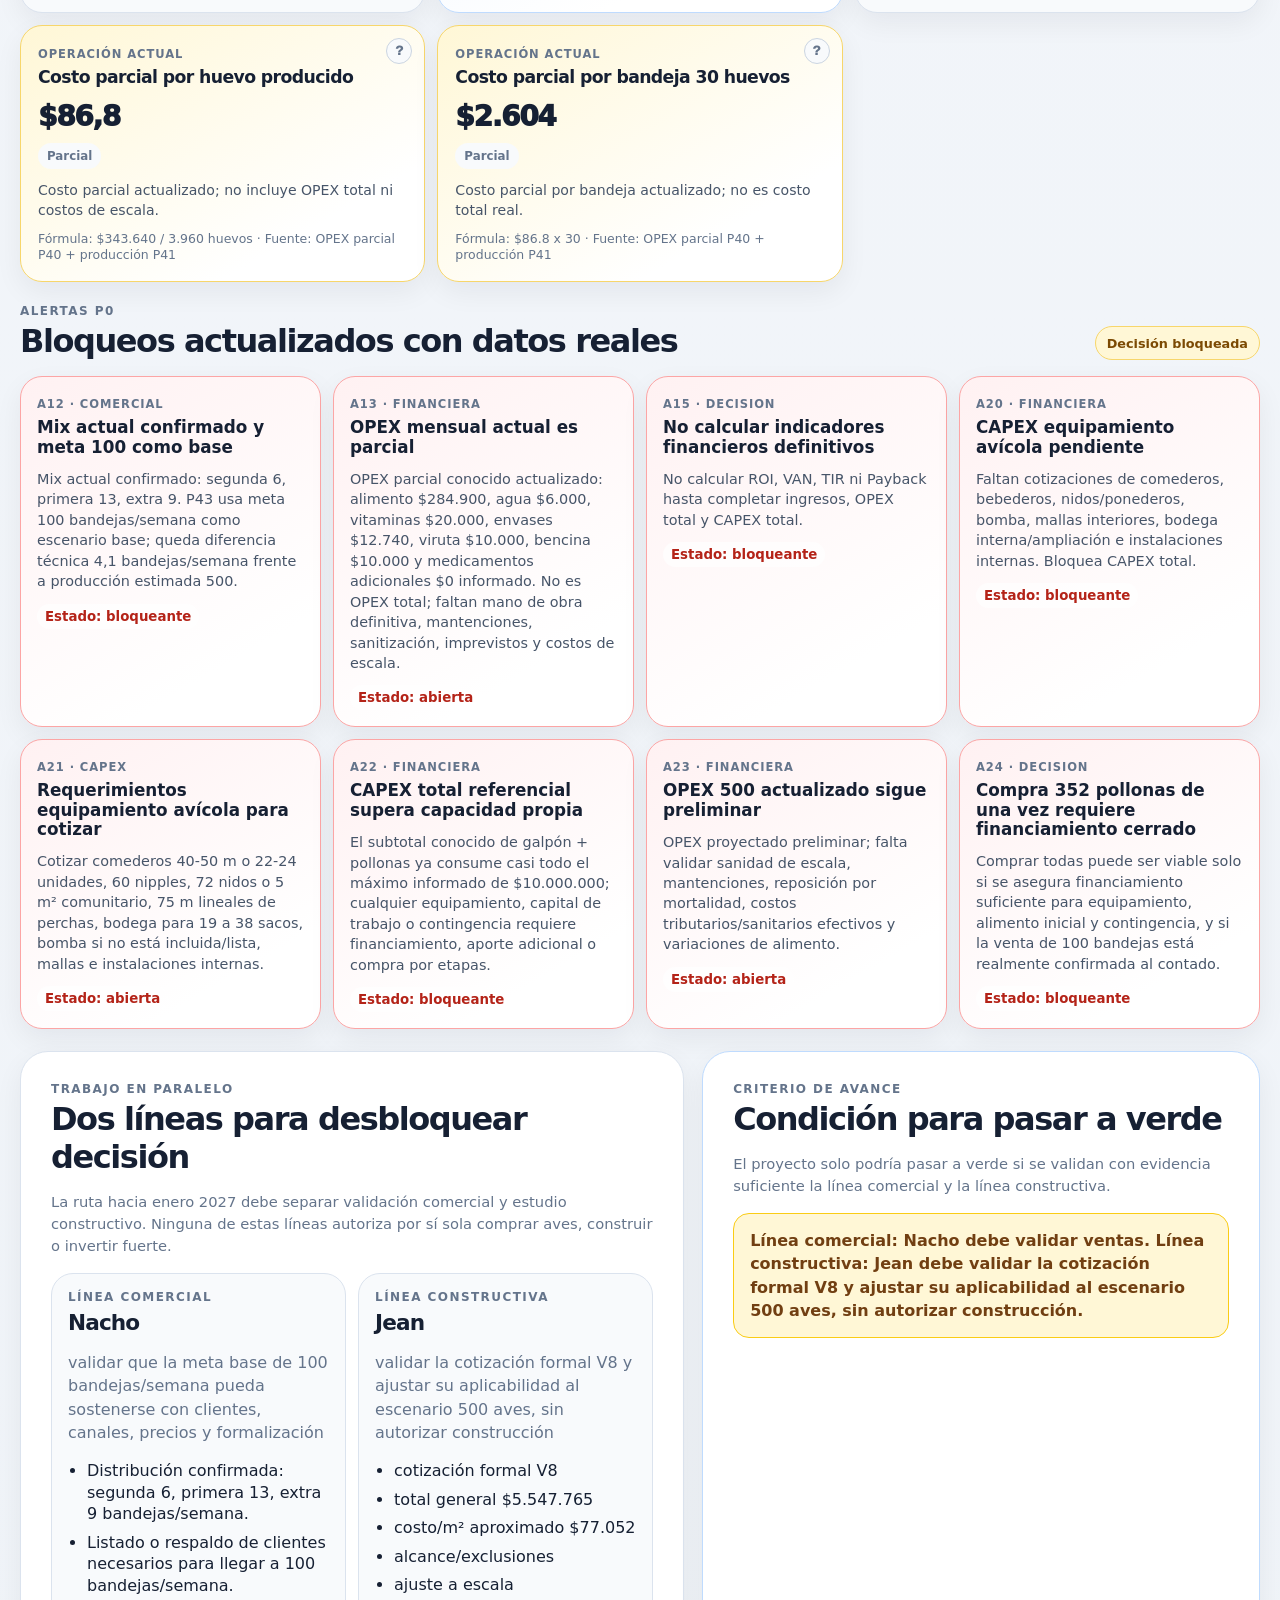
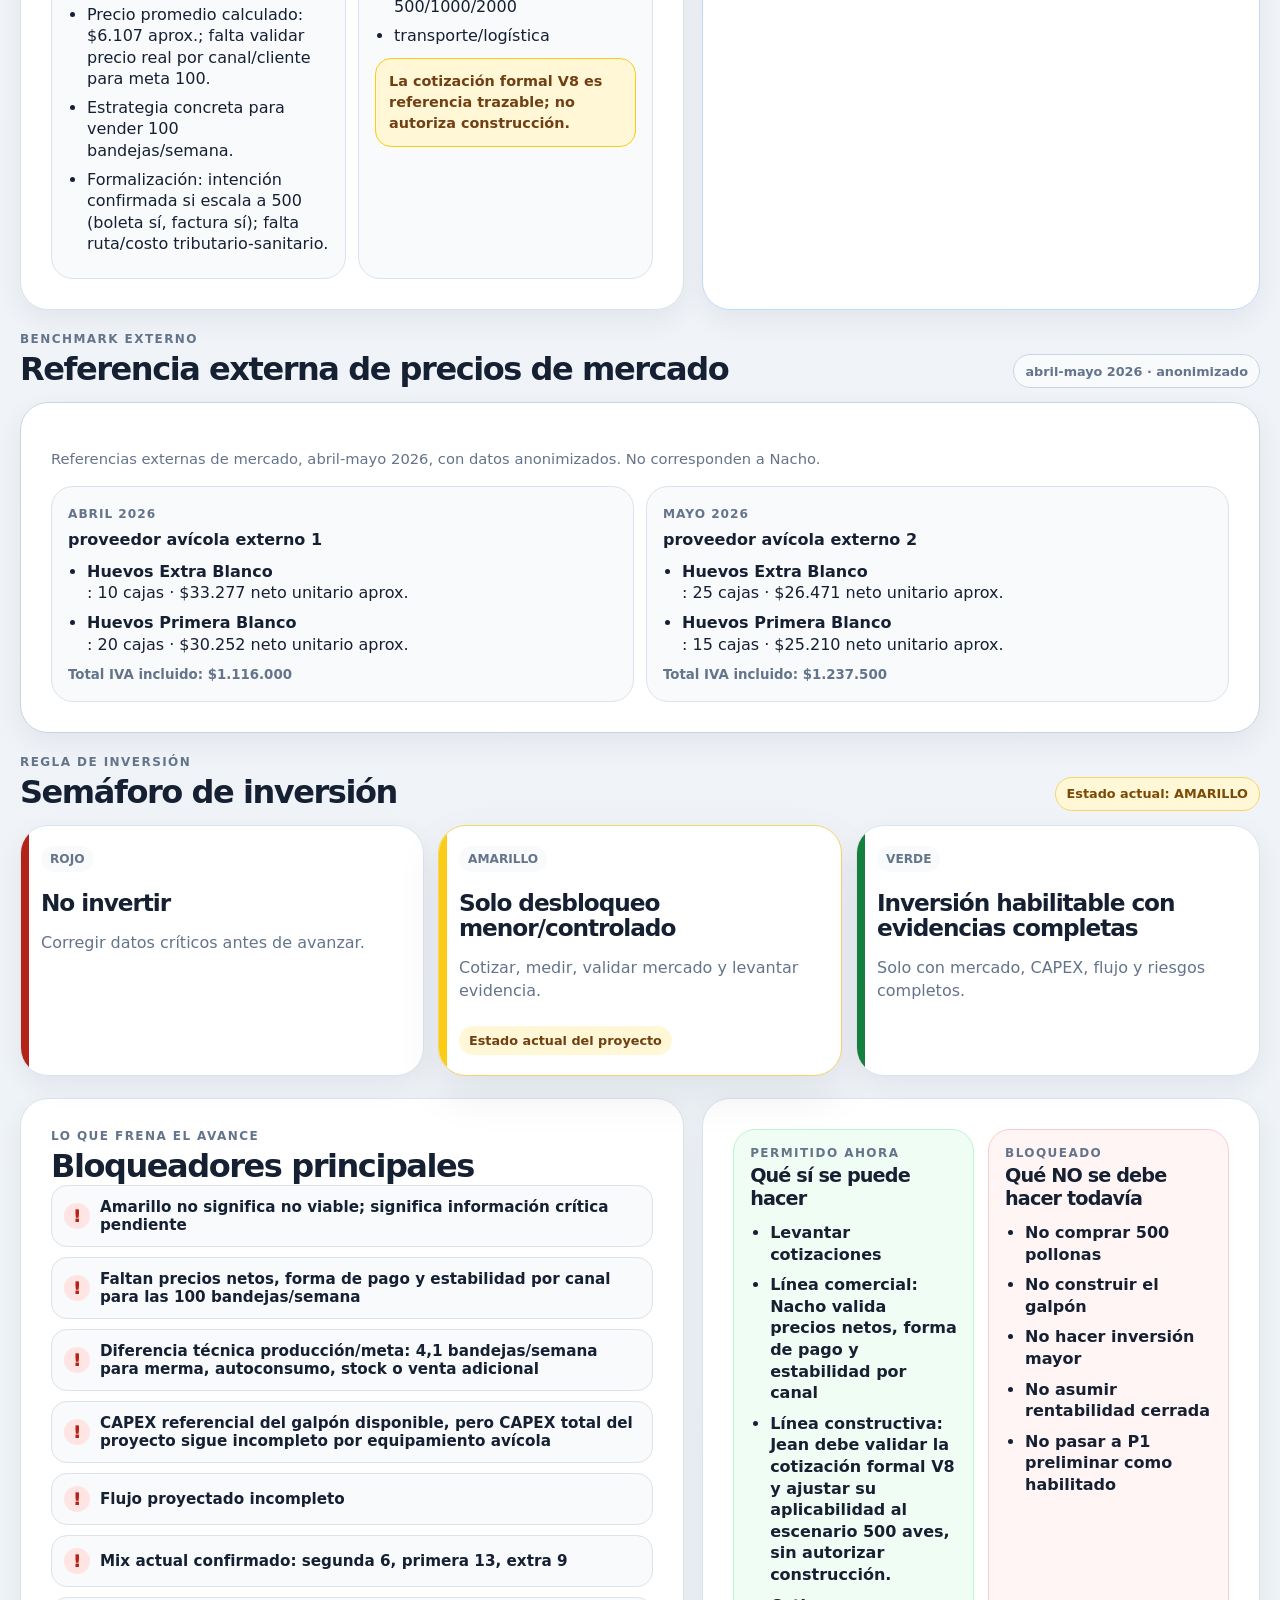
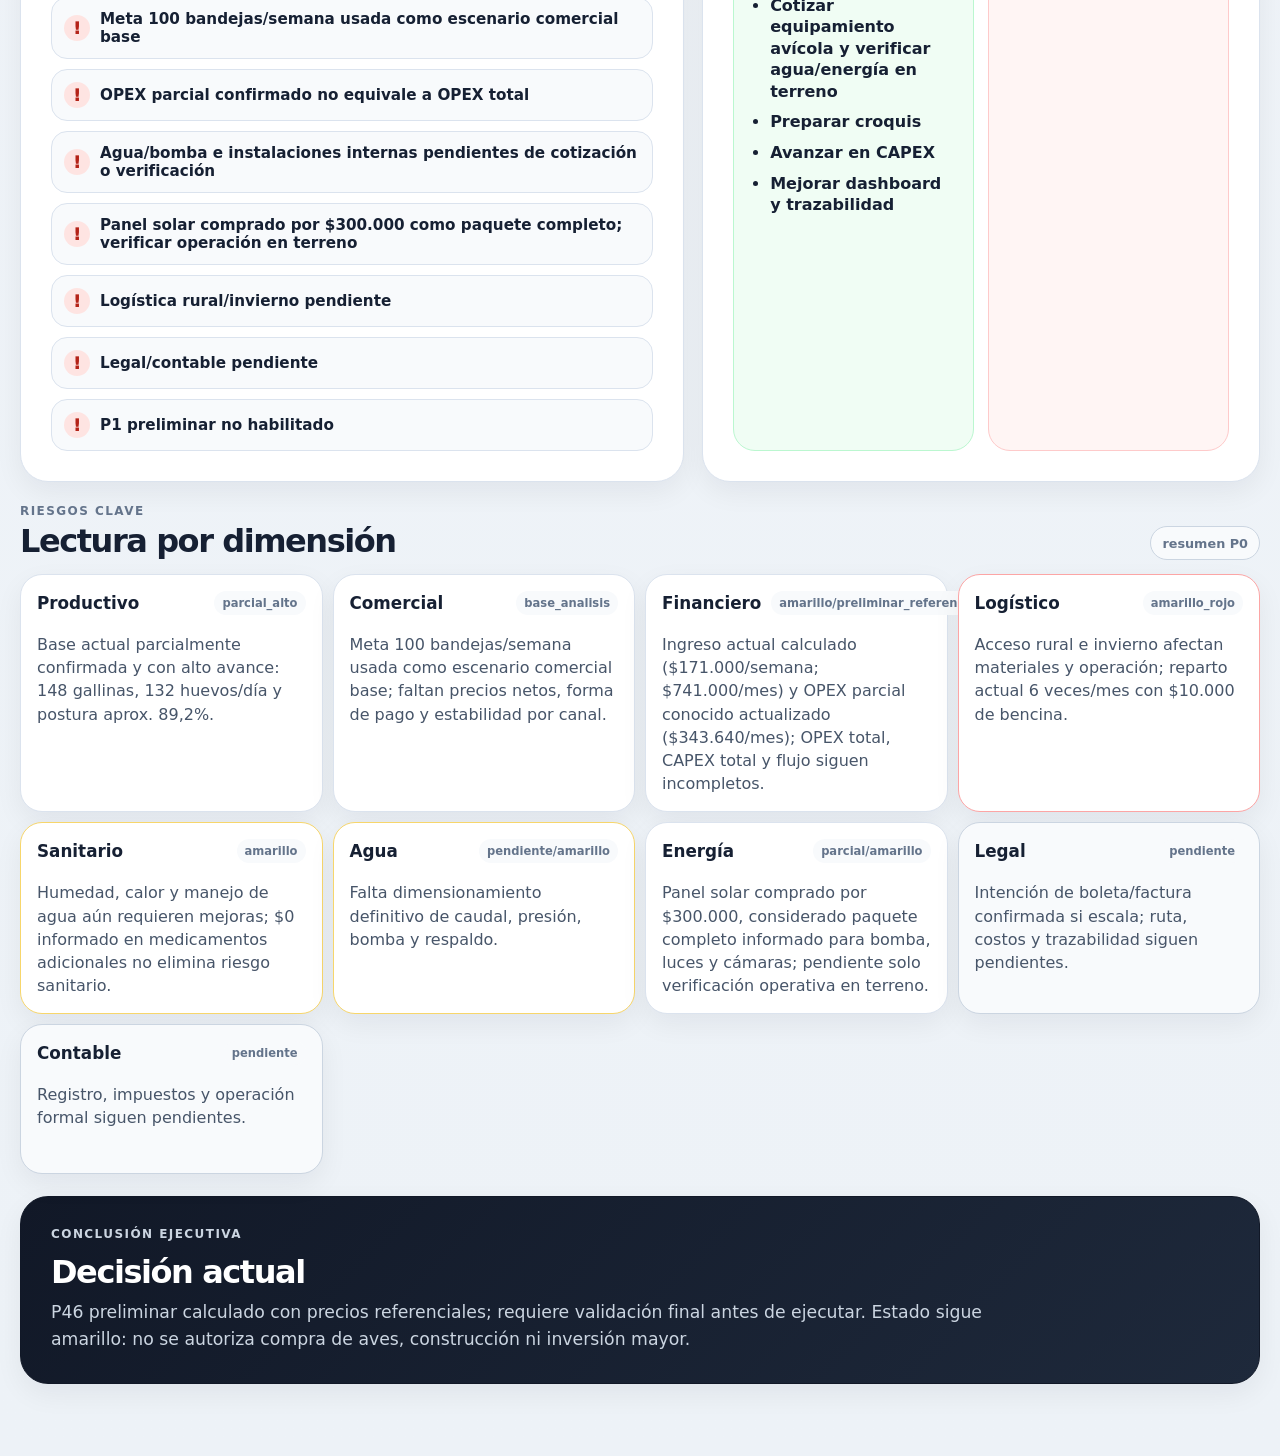
==== commit 778b2bbc: "P45 P46 valoriza capex opex flujo y estrategia pollonas" ====
--- a/dashboard/public/index.html
+++ b/dashboard/public/index.html
@@ -22,6 +22,11 @@
         <a href="#operacion">Operación actual</a>
         <a href="#escala">Escala</a>
         <a href="#proporcional">Proporcional 500</a>
+        <a href="#capex-p45-p46">CAPEX 500</a>
+        <a href="#opex-p45-p46">OPEX 500</a>
+        <a href="#ingresos-p45-p46">Ingresos</a>
+        <a href="#flujo-p45-p46">Flujo</a>
+        <a href="#pollonas-p45-p46">Pollonas</a>
         <a href="#finanzas">Finanzas</a>
         <a href="#alertas">Alertas</a>
         <a href="#lineas">Líneas</a>
@@ -128,6 +133,70 @@
         </div>
       </section>
 
+      <section class="section" id="capex-p45-p46" aria-labelledby="capex-p45-p46-title">
+        <div class="section-heading">
+          <div>
+            <p class="section-kicker">P45-P46</p>
+            <h2 id="capex-p45-p46-title">CAPEX referencial 500 aves</h2>
+          </div>
+          <span class="status-pill warning">referencial · no habilita inversión</span>
+        </div>
+        <p class="muted">
+          El subtotal conocido de galpón + pollonas ya consume casi todo el máximo informado de $10.000.000; cualquier equipamiento, capital de trabajo o contingencia requiere financiamiento, aporte adicional o compra por etapas.
+        </p>
+        <div class="metric-grid scenario" id="capex-referencial-metricas"></div>
+        <div class="financial-grid compact-list" id="capex-equipamiento-detalle"></div>
+      </section>
+
+      <section class="section" id="opex-p45-p46" aria-labelledby="opex-p45-p46-title">
+        <div class="section-heading">
+          <div>
+            <p class="section-kicker">P45-P46</p>
+            <h2 id="opex-p45-p46-title">OPEX proyectado 500 aves</h2>
+          </div>
+          <span class="status-pill warning">preliminar</span>
+        </div>
+        <p class="muted">OPEX proyectado preliminar; falta validar sanidad de escala, mantenciones, reposición por mortalidad, costos tributarios/sanitarios efectivos y variaciones de alimento.</p>
+        <div class="metric-grid scenario" id="opex-proyectado-metricas"></div>
+      </section>
+
+      <section class="section" id="ingresos-p45-p46" aria-labelledby="ingresos-p45-p46-title">
+        <div class="section-heading">
+          <div>
+            <p class="section-kicker">Meta comercial</p>
+            <h2 id="ingresos-p45-p46-title">Ingreso meta 100 bandejas</h2>
+          </div>
+          <span class="status-pill neutral">sensibilidades</span>
+        </div>
+        <div class="metric-grid scenario" id="ingresos-proyectados-metricas"></div>
+      </section>
+
+      <section class="section" id="flujo-p45-p46" aria-labelledby="flujo-p45-p46-title">
+        <div class="section-heading">
+          <div>
+            <p class="section-kicker">Flujo preliminar</p>
+            <h2 id="flujo-p45-p46-title">Margen, payback y punto de equilibrio</h2>
+          </div>
+          <span class="status-pill warning">VAN/TIR no calculado</span>
+        </div>
+        <div class="metric-grid scenario" id="flujo-preliminar-metricas"></div>
+        <div class="financial-grid compact-list" id="flujo-payback-detalle"></div>
+      </section>
+
+      <section class="section" id="pollonas-p45-p46" aria-labelledby="pollonas-p45-p46-title">
+        <div class="section-heading">
+          <div>
+            <p class="section-kicker">Estrategia de crecimiento</p>
+            <h2 id="pollonas-p45-p46-title">352 pollonas de una vez vs por etapas</h2>
+          </div>
+          <span class="status-pill warning">amarillo / alto riesgo sin financiamiento</span>
+        </div>
+        <div class="financial-grid compact-list" id="estrategia-pollonas-detalle"></div>
+        <div class="alert-callout" id="estrategia-pollonas-recomendacion">
+          Compra por etapas reduce riesgo financiero; comprar todas solo con financiamiento y venta confirmada.
+        </div>
+      </section>
+
       <section class="section" id="finanzas" aria-labelledby="finanzas-title">
         <div class="section-heading">
           <div>
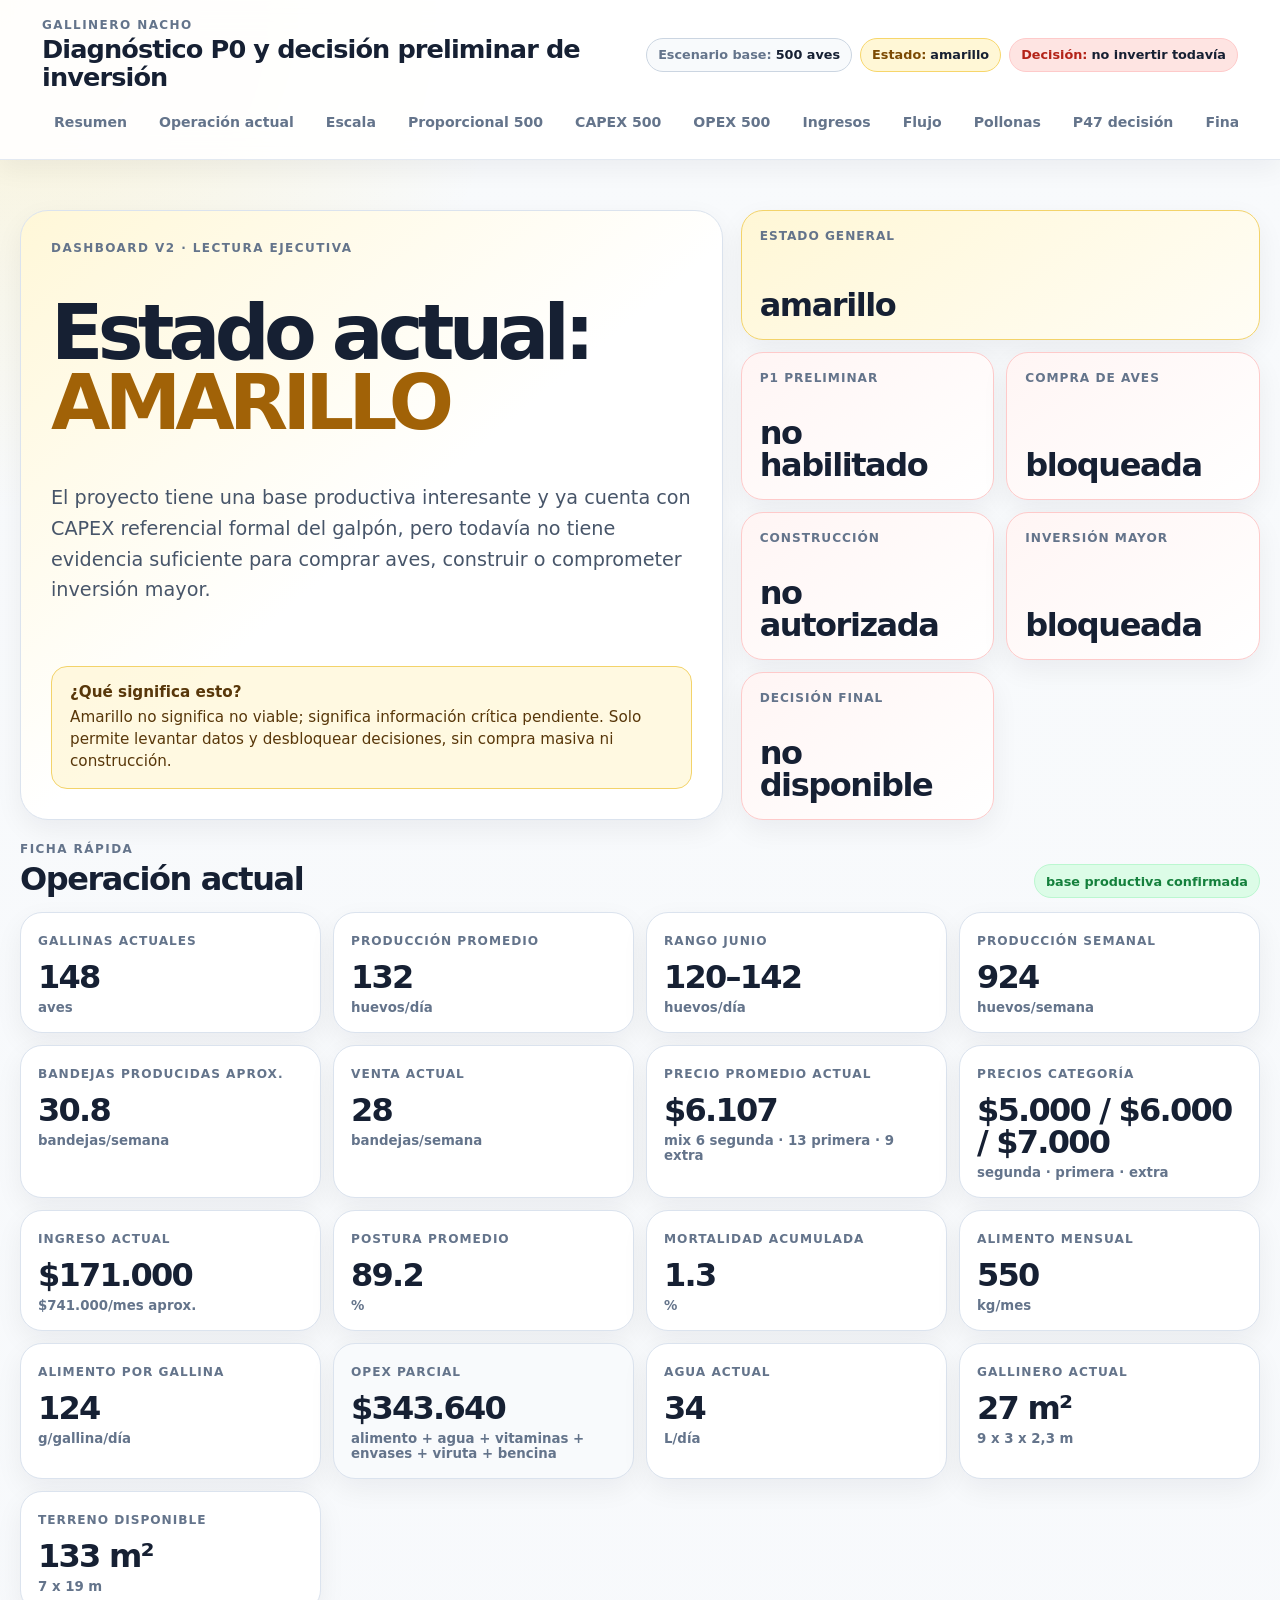
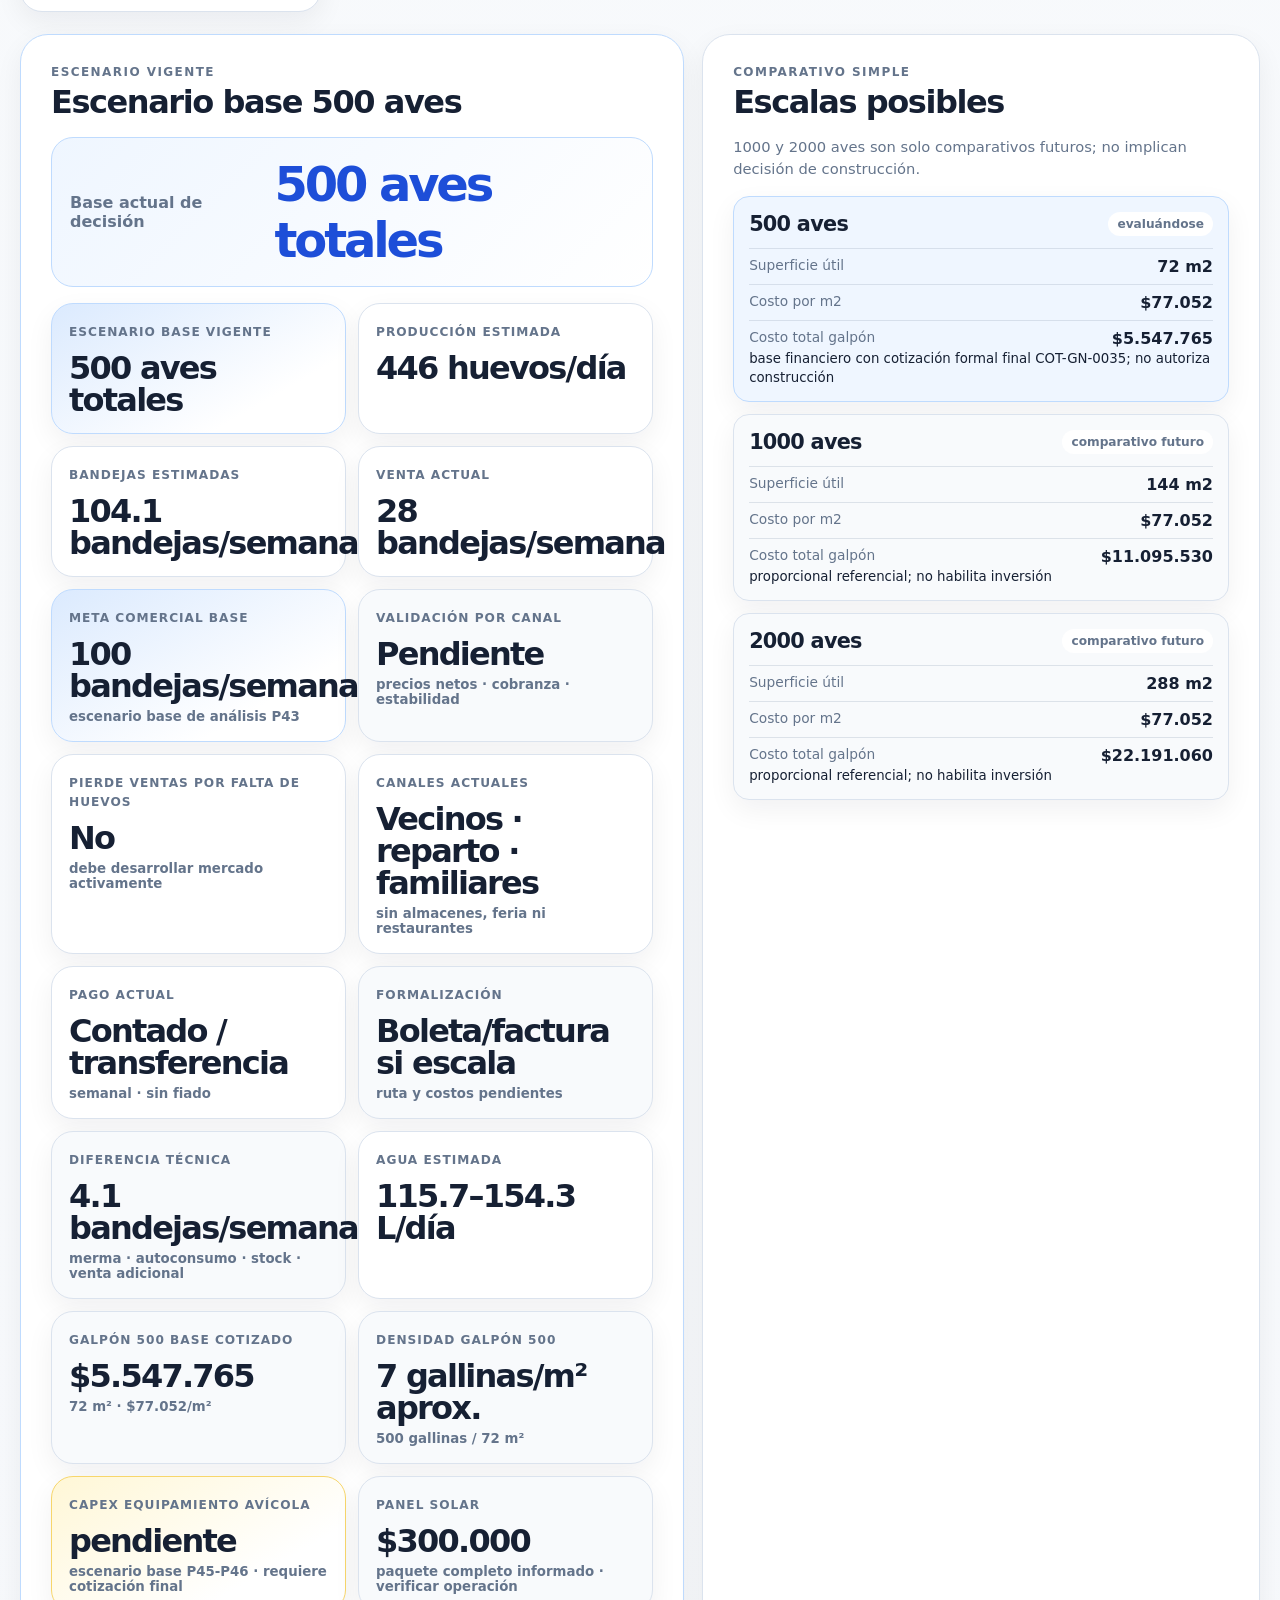
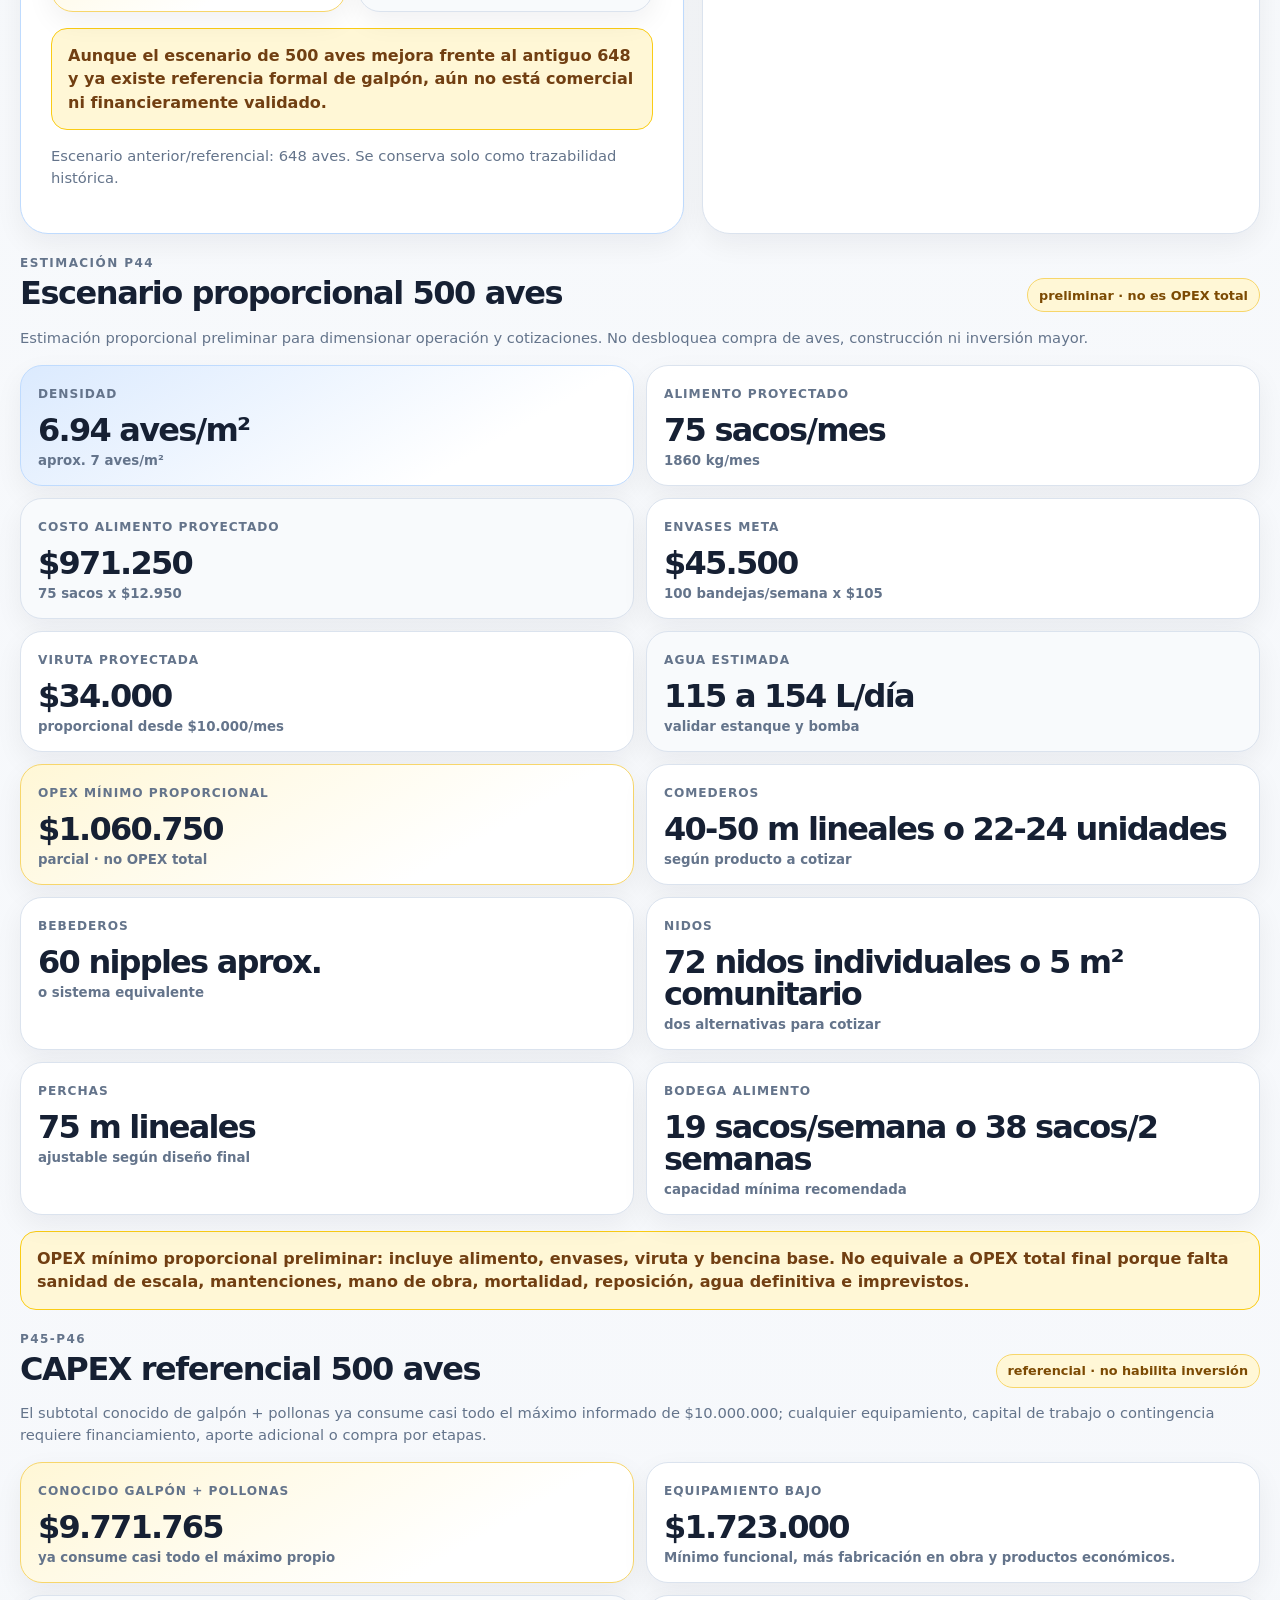
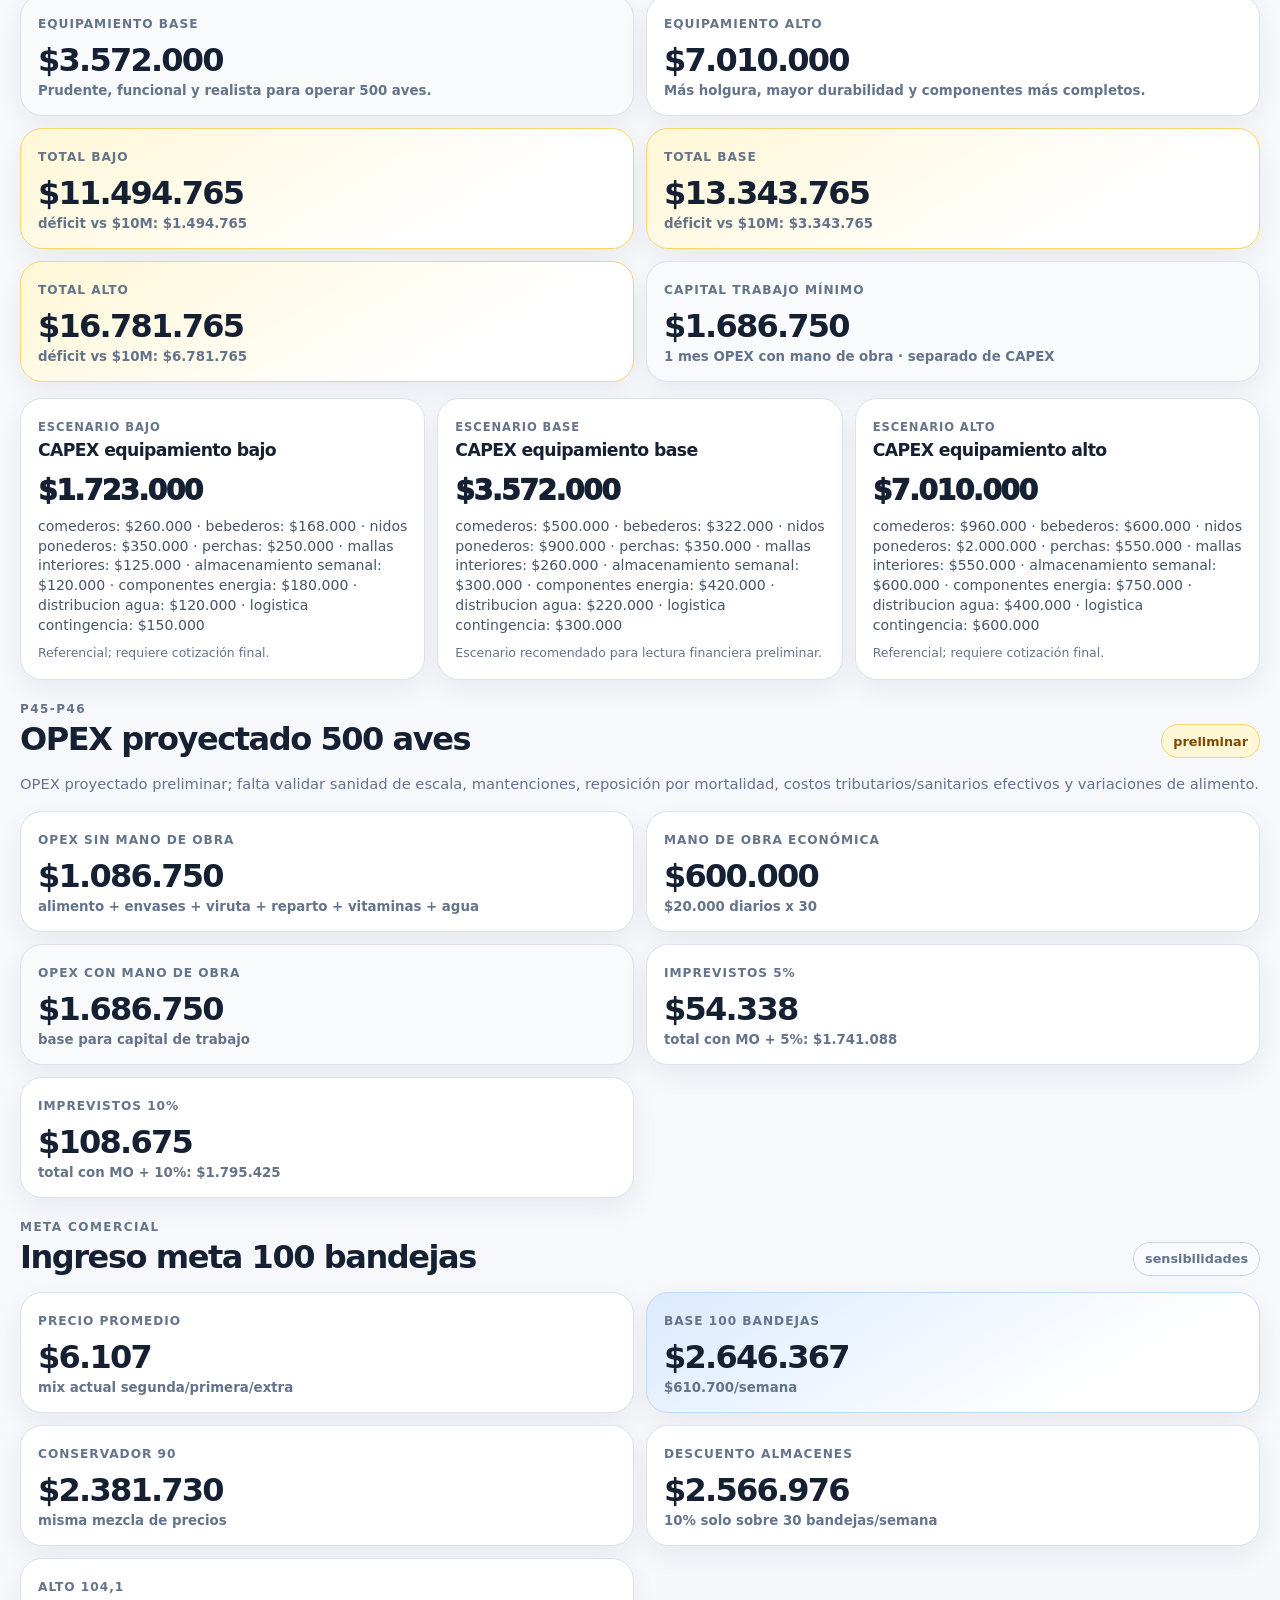
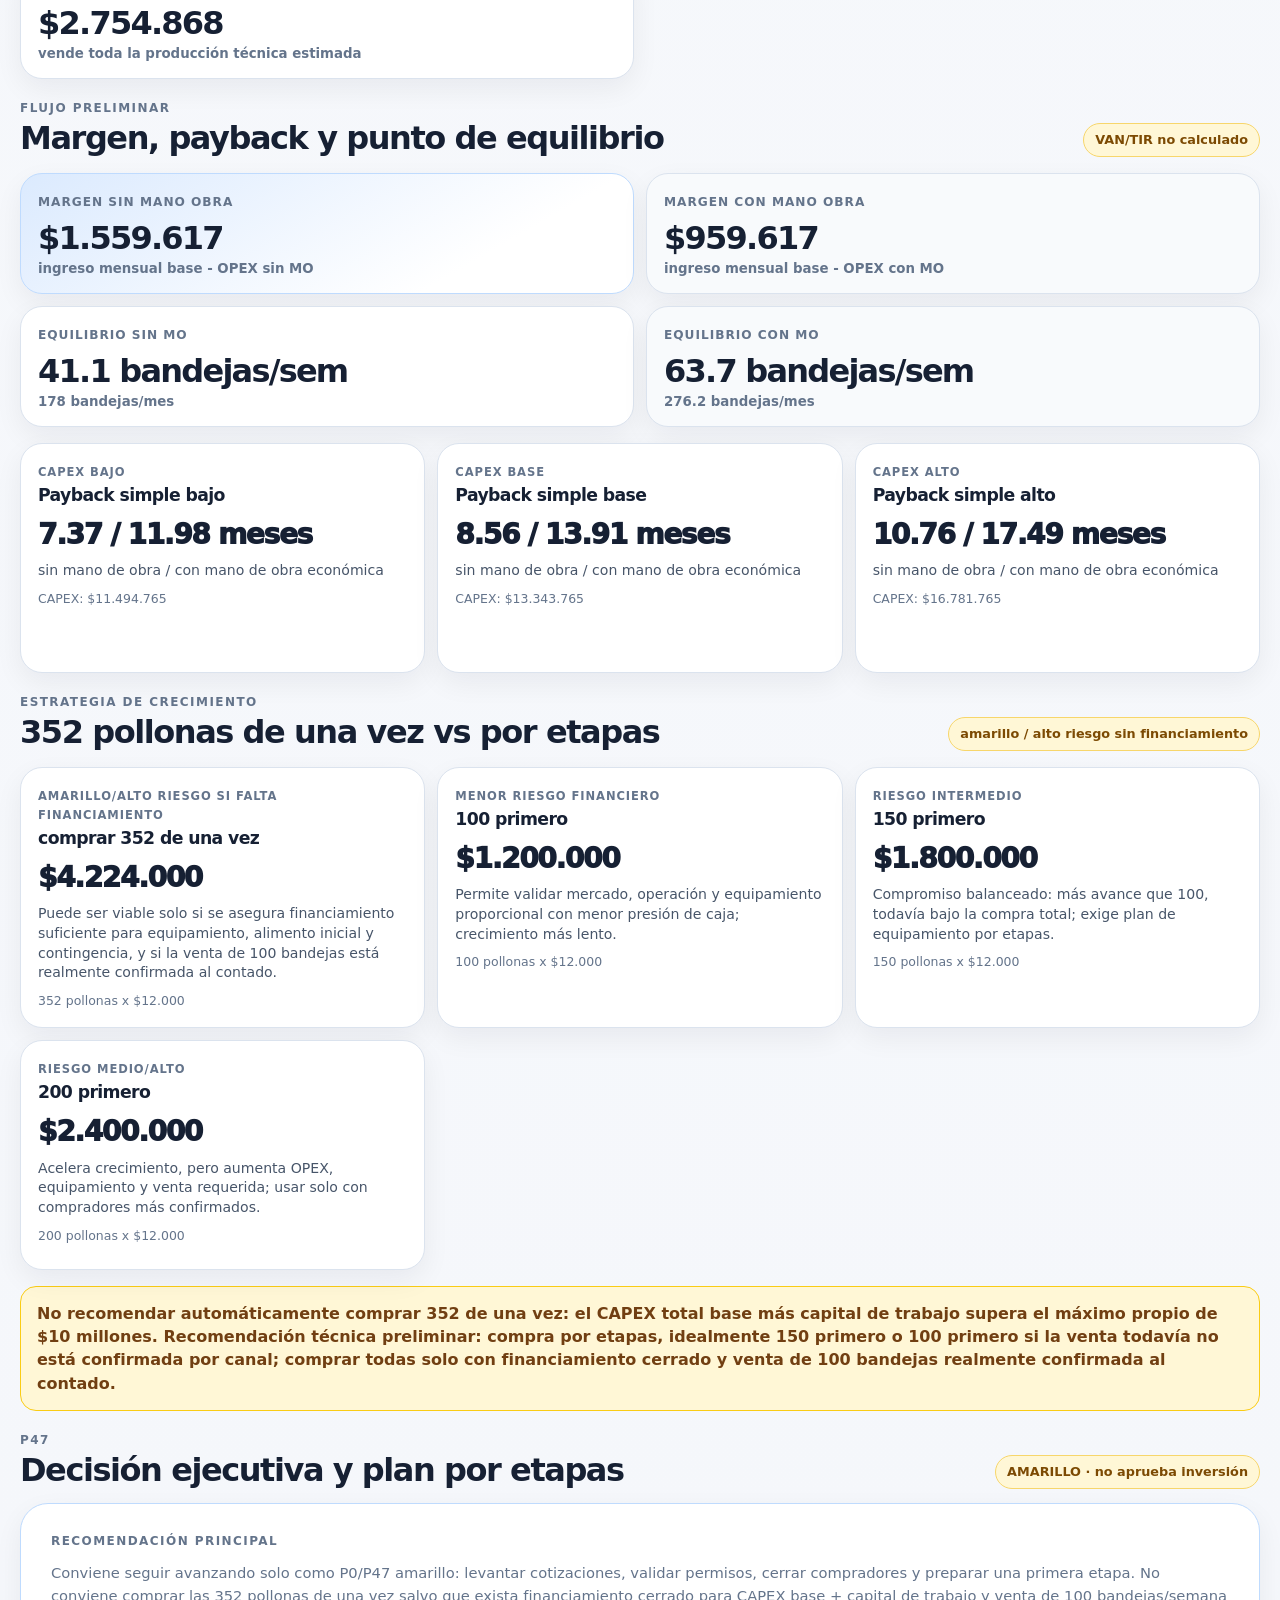
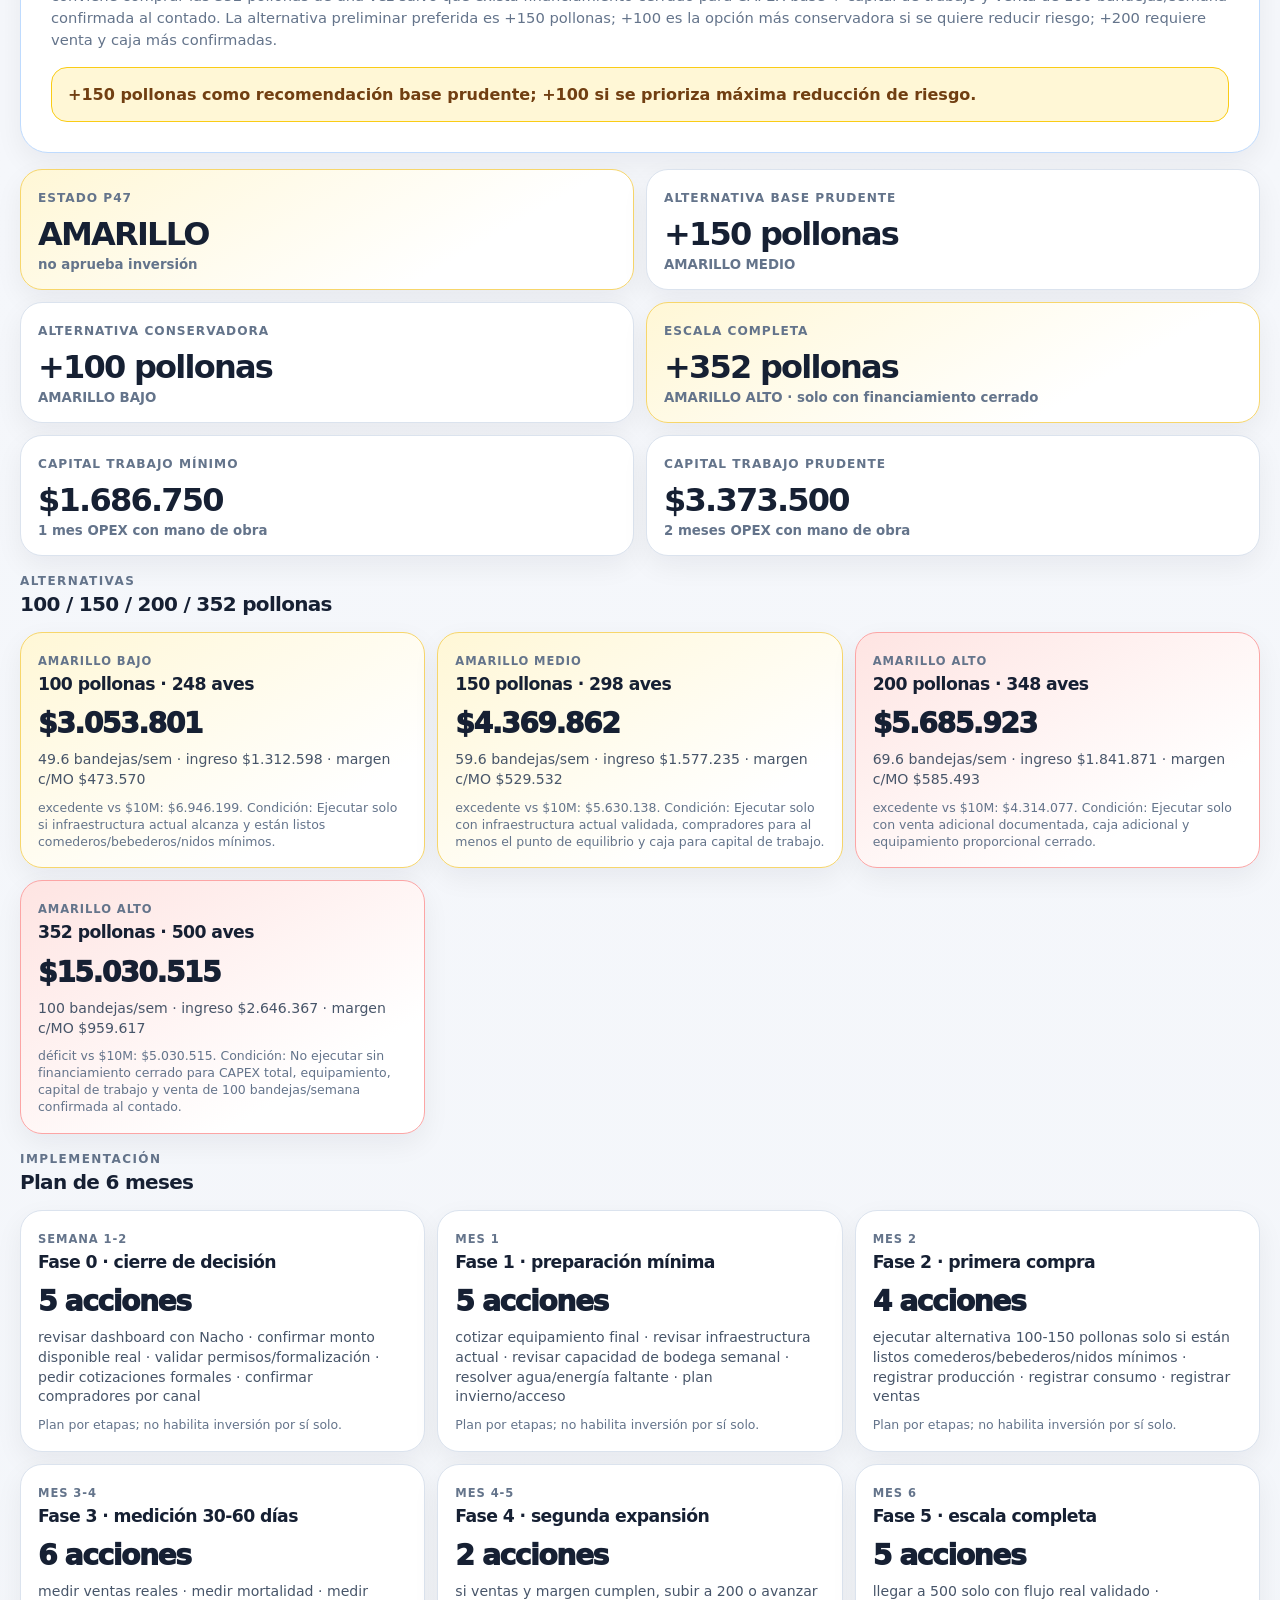
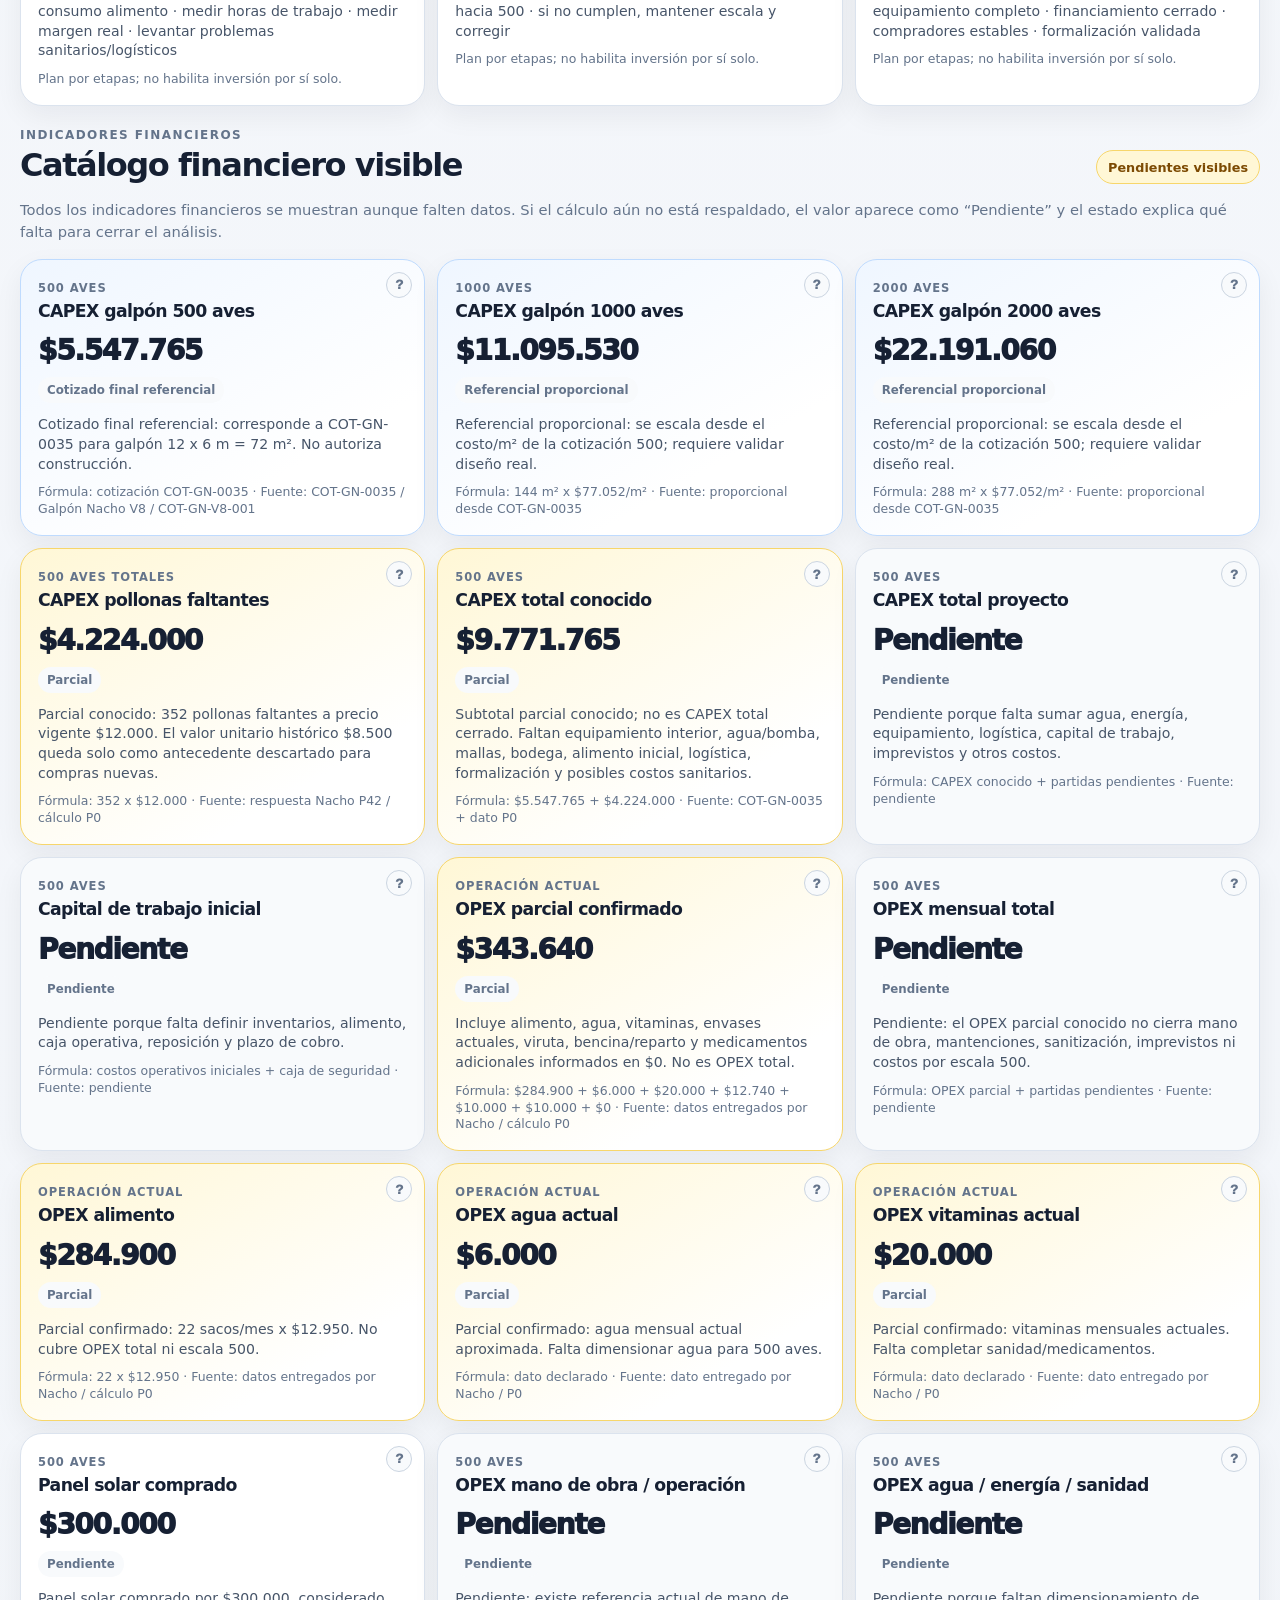
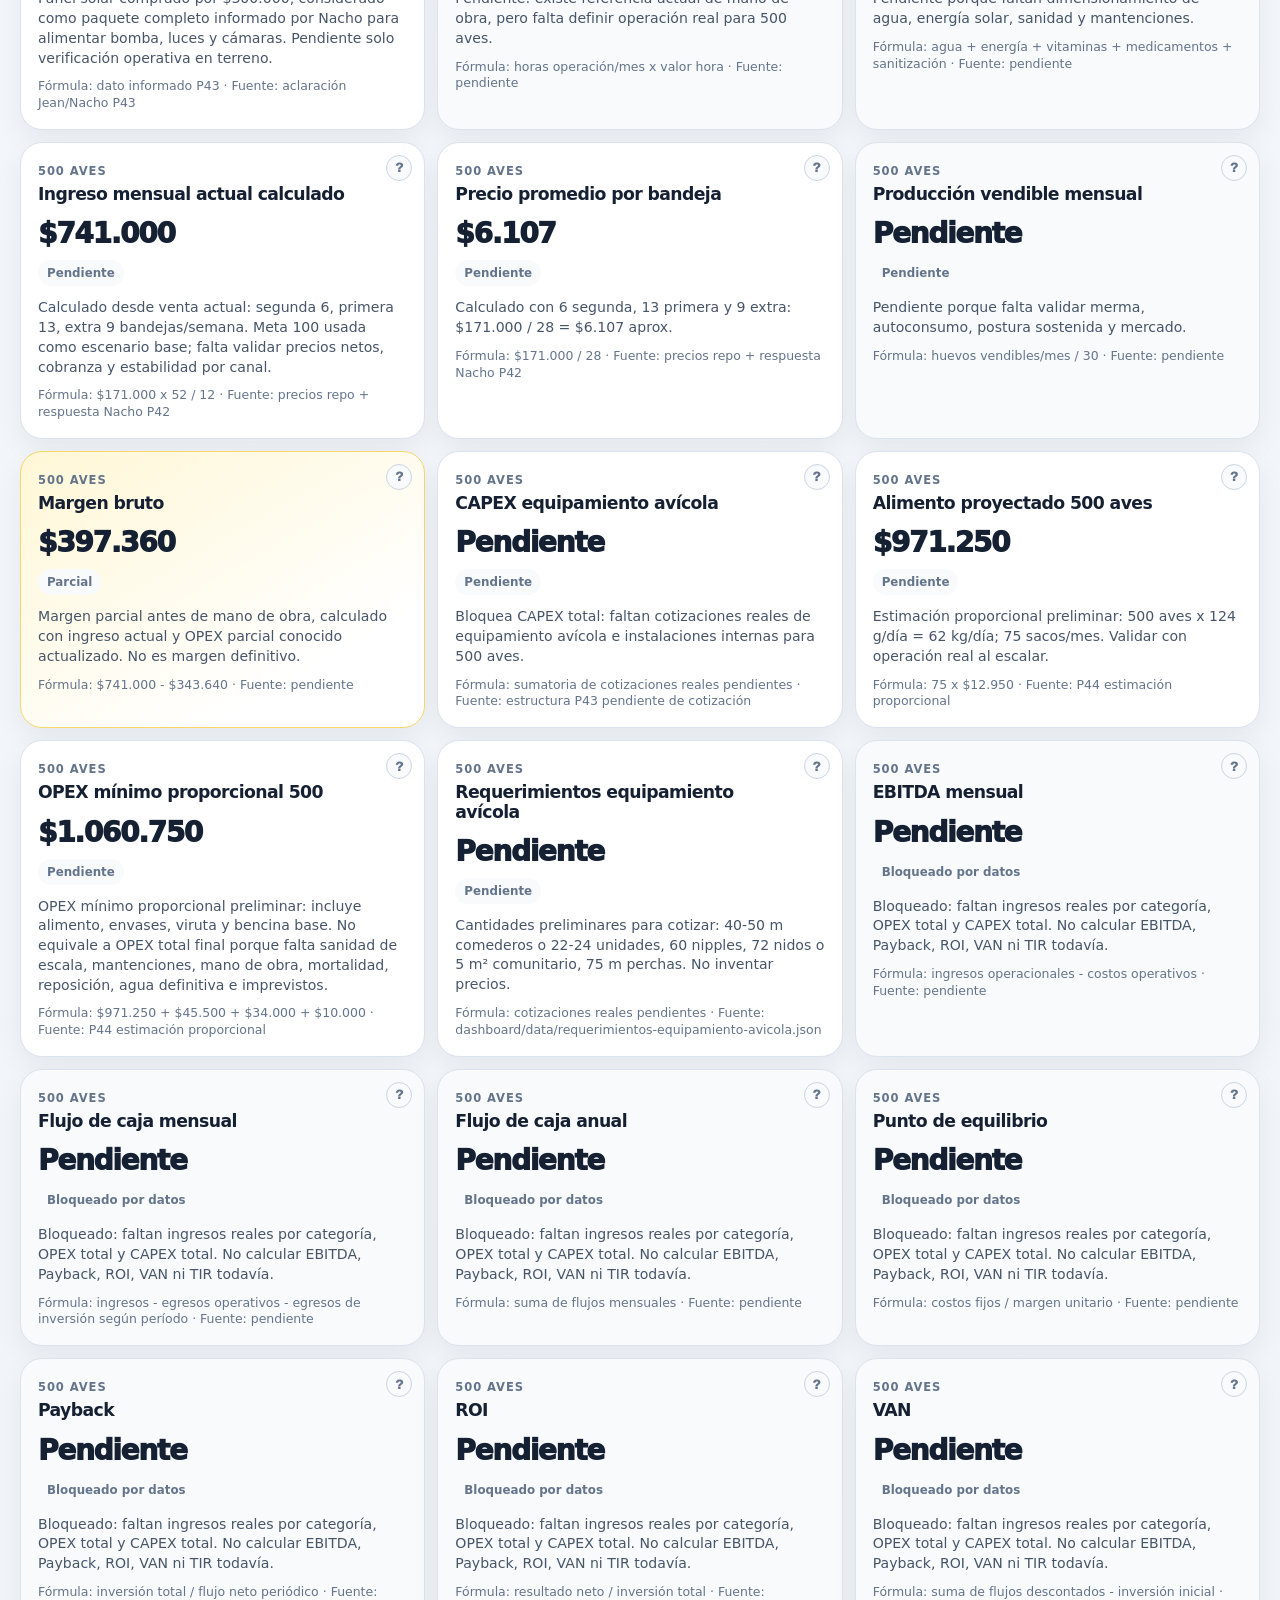
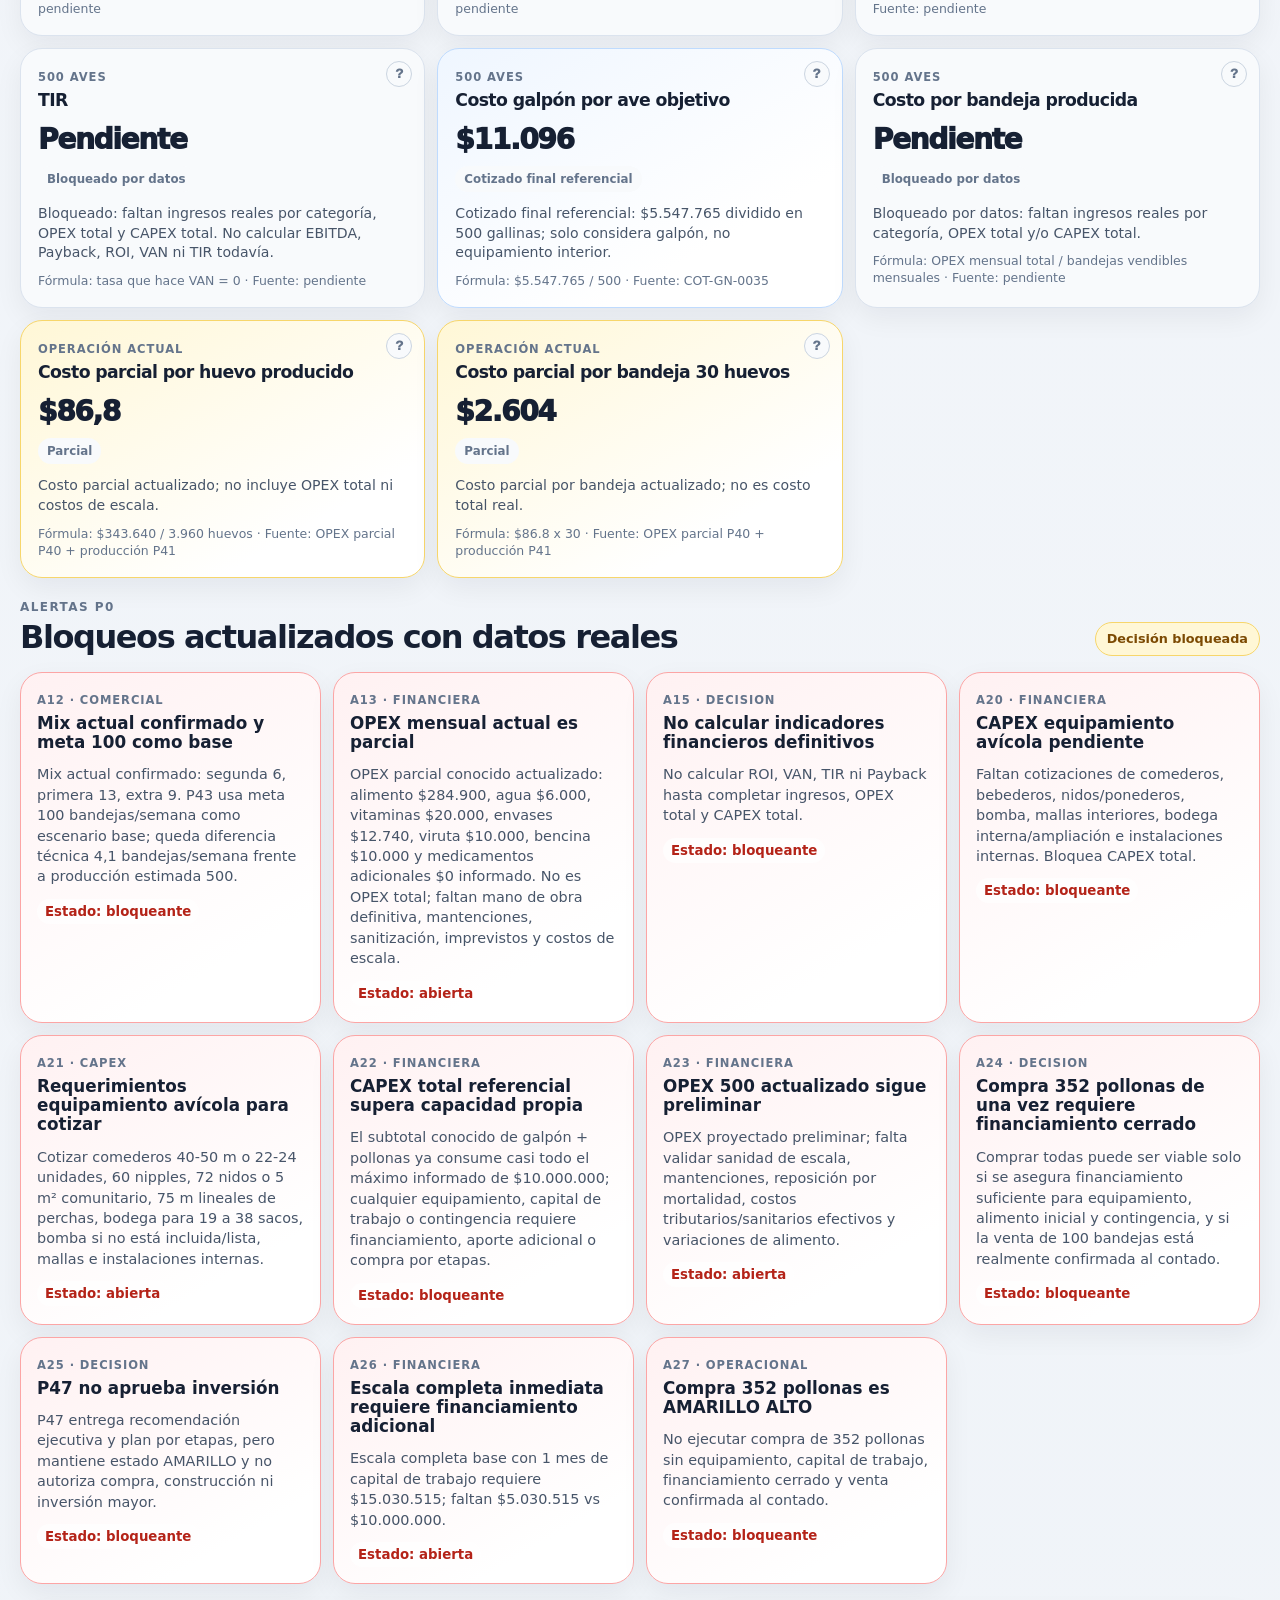
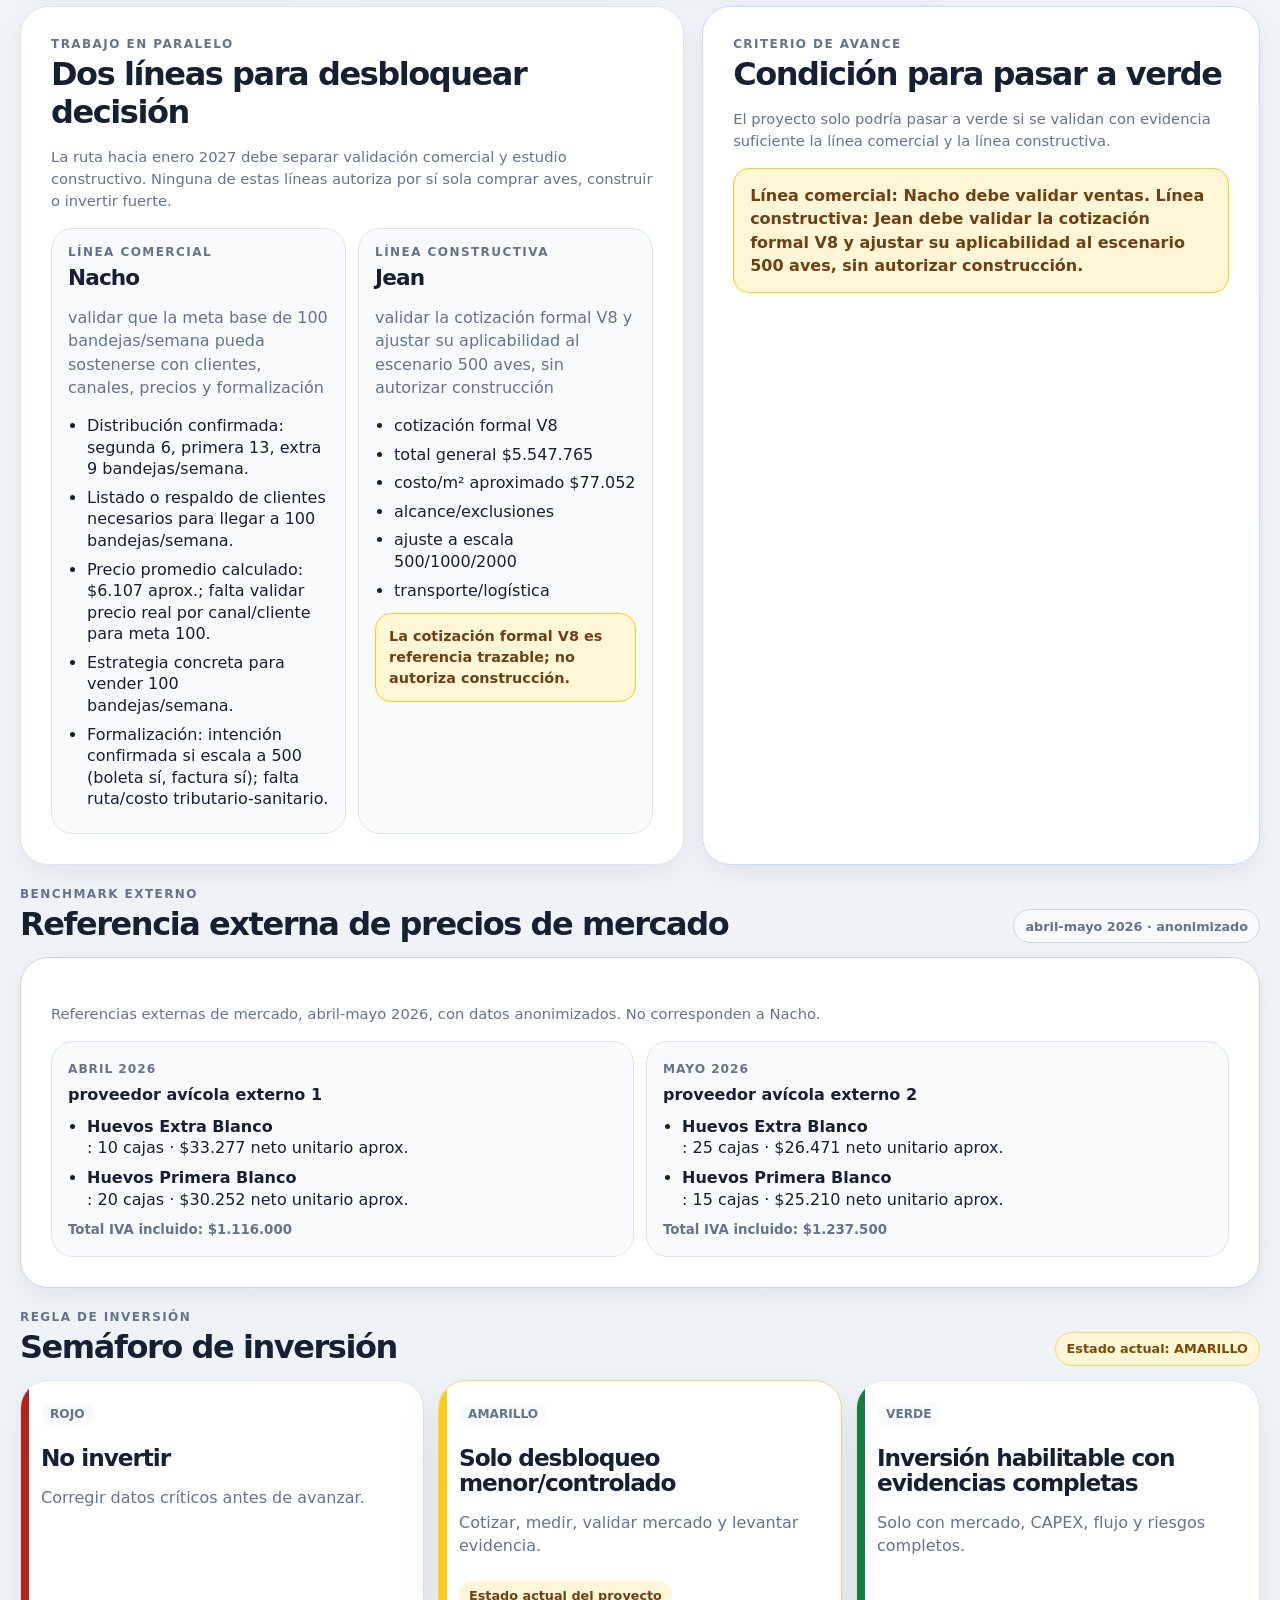
==== commit 770ff4ca: "P47 define decision ejecutiva y plan por etapas" ====
--- a/dashboard/public/index.html
+++ b/dashboard/public/index.html
@@ -27,6 +27,7 @@
         <a href="#ingresos-p45-p46">Ingresos</a>
         <a href="#flujo-p45-p46">Flujo</a>
         <a href="#pollonas-p45-p46">Pollonas</a>
+        <a href="#decision-p47">P47 decisión</a>
         <a href="#finanzas">Finanzas</a>
         <a href="#alertas">Alertas</a>
         <a href="#lineas">Líneas</a>
@@ -197,6 +198,40 @@
         </div>
       </section>
 
+      <section class="section" id="decision-p47" aria-labelledby="decision-p47-title">
+        <div class="section-heading">
+          <div>
+            <p class="section-kicker">P47</p>
+            <h2 id="decision-p47-title">Decisión ejecutiva y plan por etapas</h2>
+          </div>
+          <span class="status-pill warning">AMARILLO · no aprueba inversión</span>
+        </div>
+        <article class="card panel scenario-panel">
+          <div class="section-kicker">Recomendación principal</div>
+          <p id="p47-recomendacion-principal" class="muted">
+            Mantener amarillo y avanzar solo por etapas.
+          </p>
+          <div class="alert-callout" id="p47-alternativa-recomendada">
+            +150 pollonas como base prudente; +100 si se prioriza máxima reducción de riesgo.
+          </div>
+        </article>
+        <div class="metric-grid scenario" id="p47-decision-metricas"></div>
+        <div class="section-heading compact-heading">
+          <div>
+            <p class="section-kicker">Alternativas</p>
+            <h3>100 / 150 / 200 / 352 pollonas</h3>
+          </div>
+        </div>
+        <div class="financial-grid compact-list" id="p47-alternativas-detalle"></div>
+        <div class="section-heading compact-heading">
+          <div>
+            <p class="section-kicker">Implementación</p>
+            <h3>Plan de 6 meses</h3>
+          </div>
+        </div>
+        <div class="financial-grid compact-list" id="p47-plan-6m"></div>
+      </section>
+
       <section class="section" id="finanzas" aria-labelledby="finanzas-title">
         <div class="section-heading">
           <div>
--- a/dashboard/public/styles.css
+++ b/dashboard/public/styles.css
@@ -589,6 +589,26 @@
   background: #f8fafc;
 }
 
+.financial-card.pending {
+  border-color: #f7d66b;
+  background: linear-gradient(150deg, var(--yellow-soft), #ffffff 76%);
+}
+
+.financial-card.risk {
+  border-color: #fca5a5;
+  background: linear-gradient(150deg, var(--red-soft), #ffffff 76%);
+}
+
+.compact-heading {
+  margin-top: 18px;
+}
+
+.compact-heading h3 {
+  margin: 4px 0 0;
+  font-size: 1.25rem;
+  letter-spacing: -0.035em;
+}
+
 .alert-grid {
   display: grid;
   grid-template-columns: repeat(4, minmax(0, 1fr));
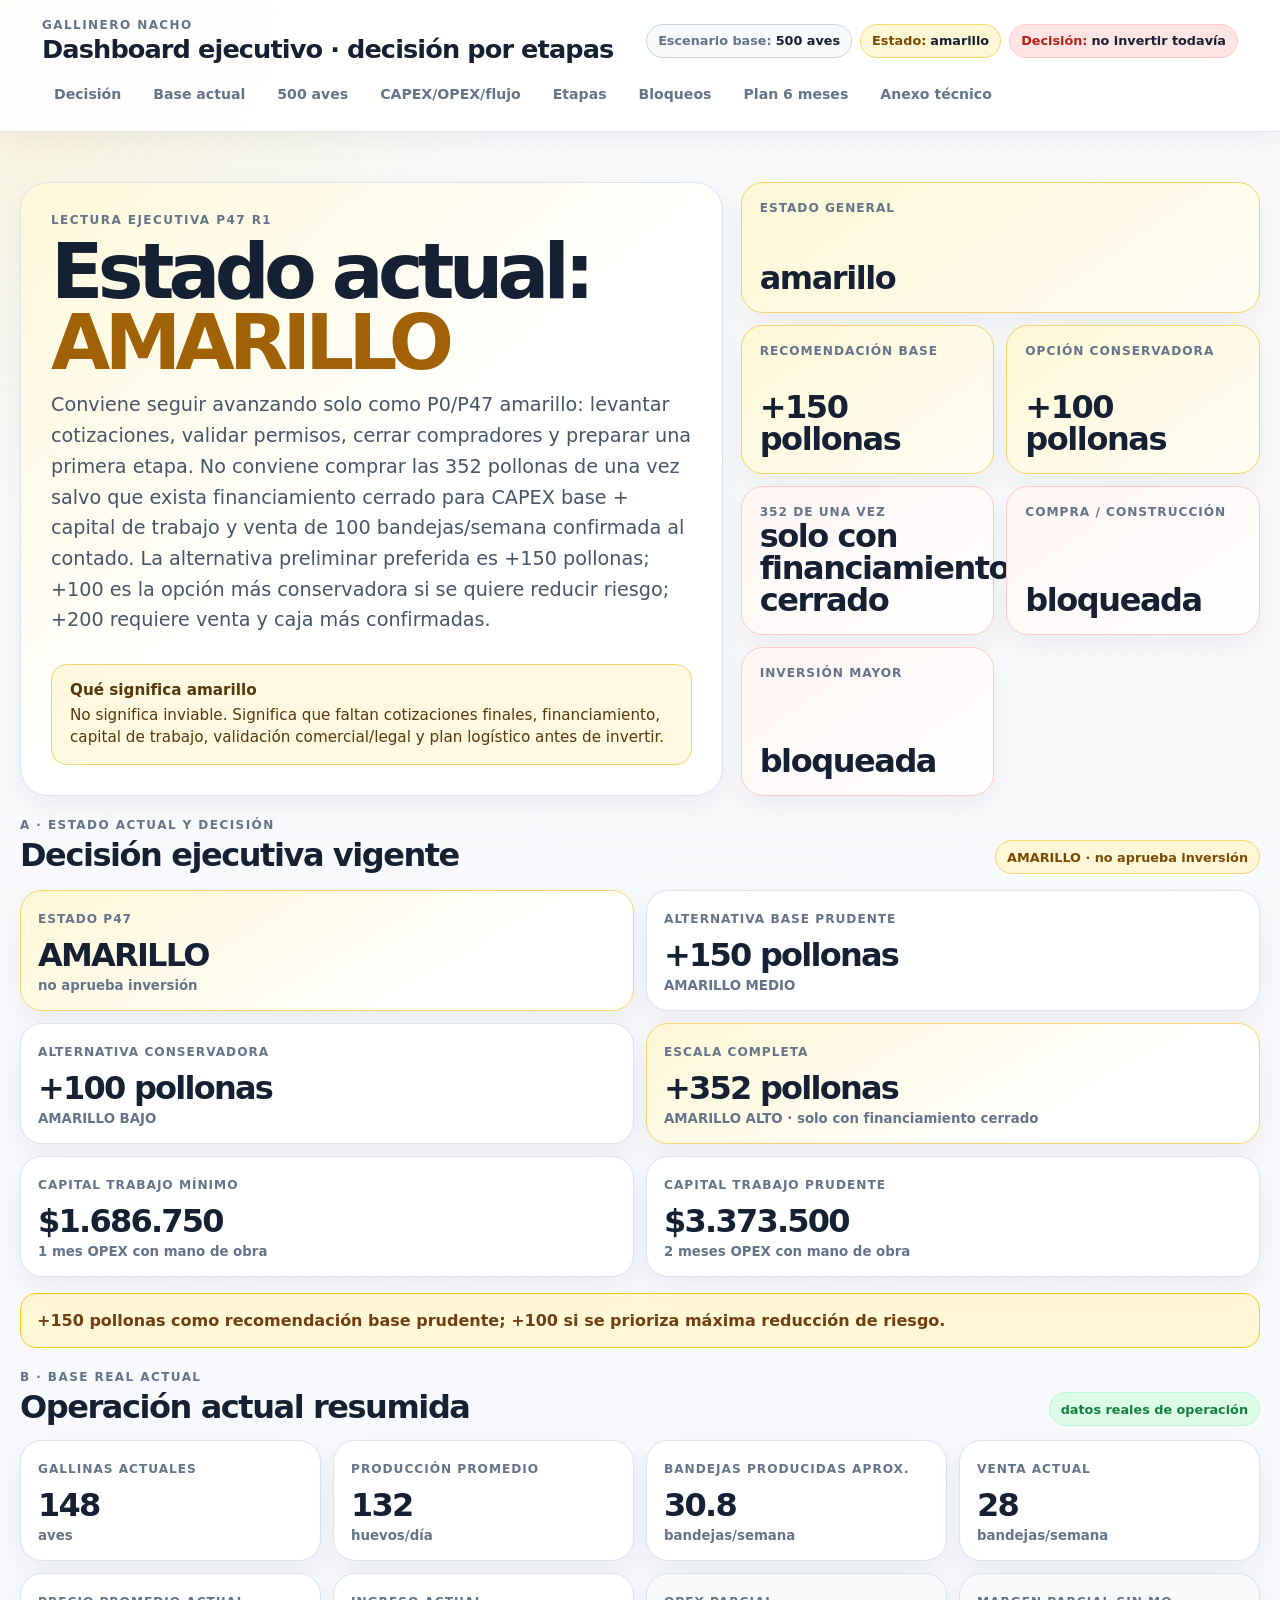
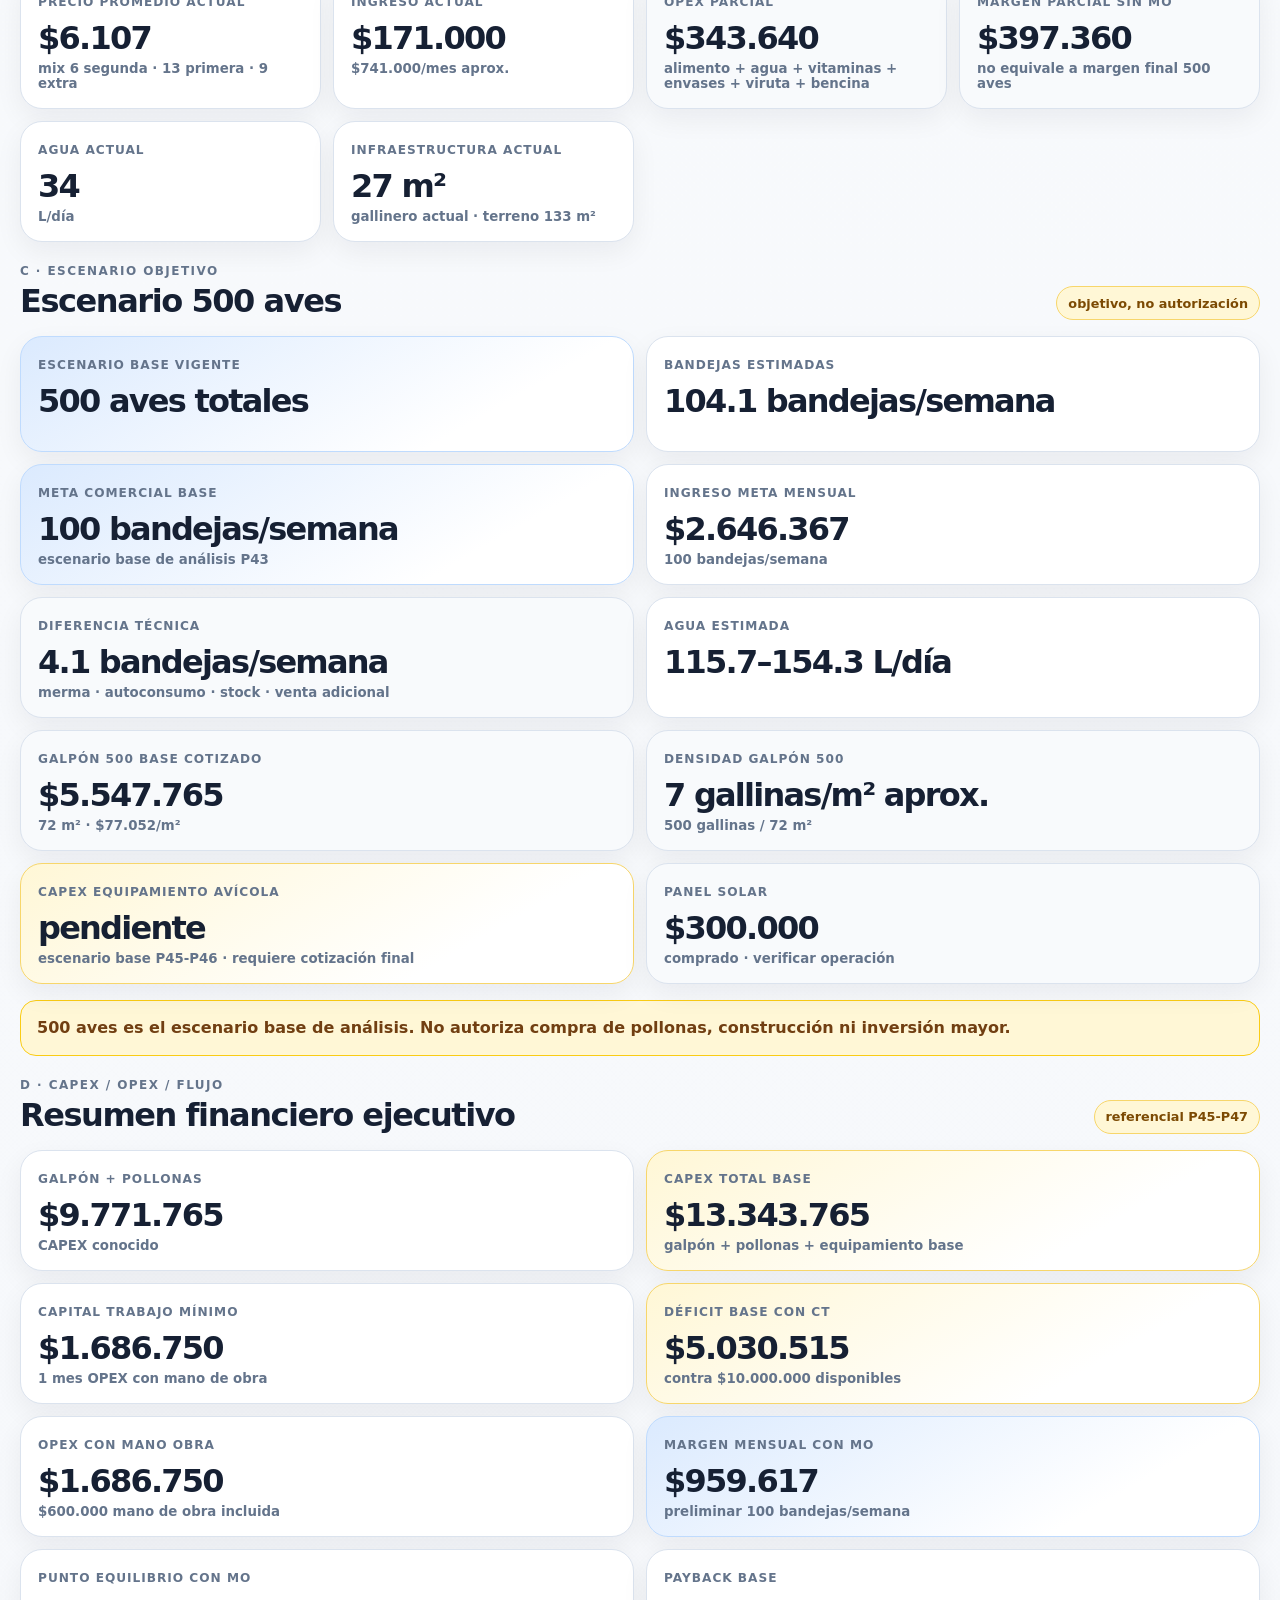
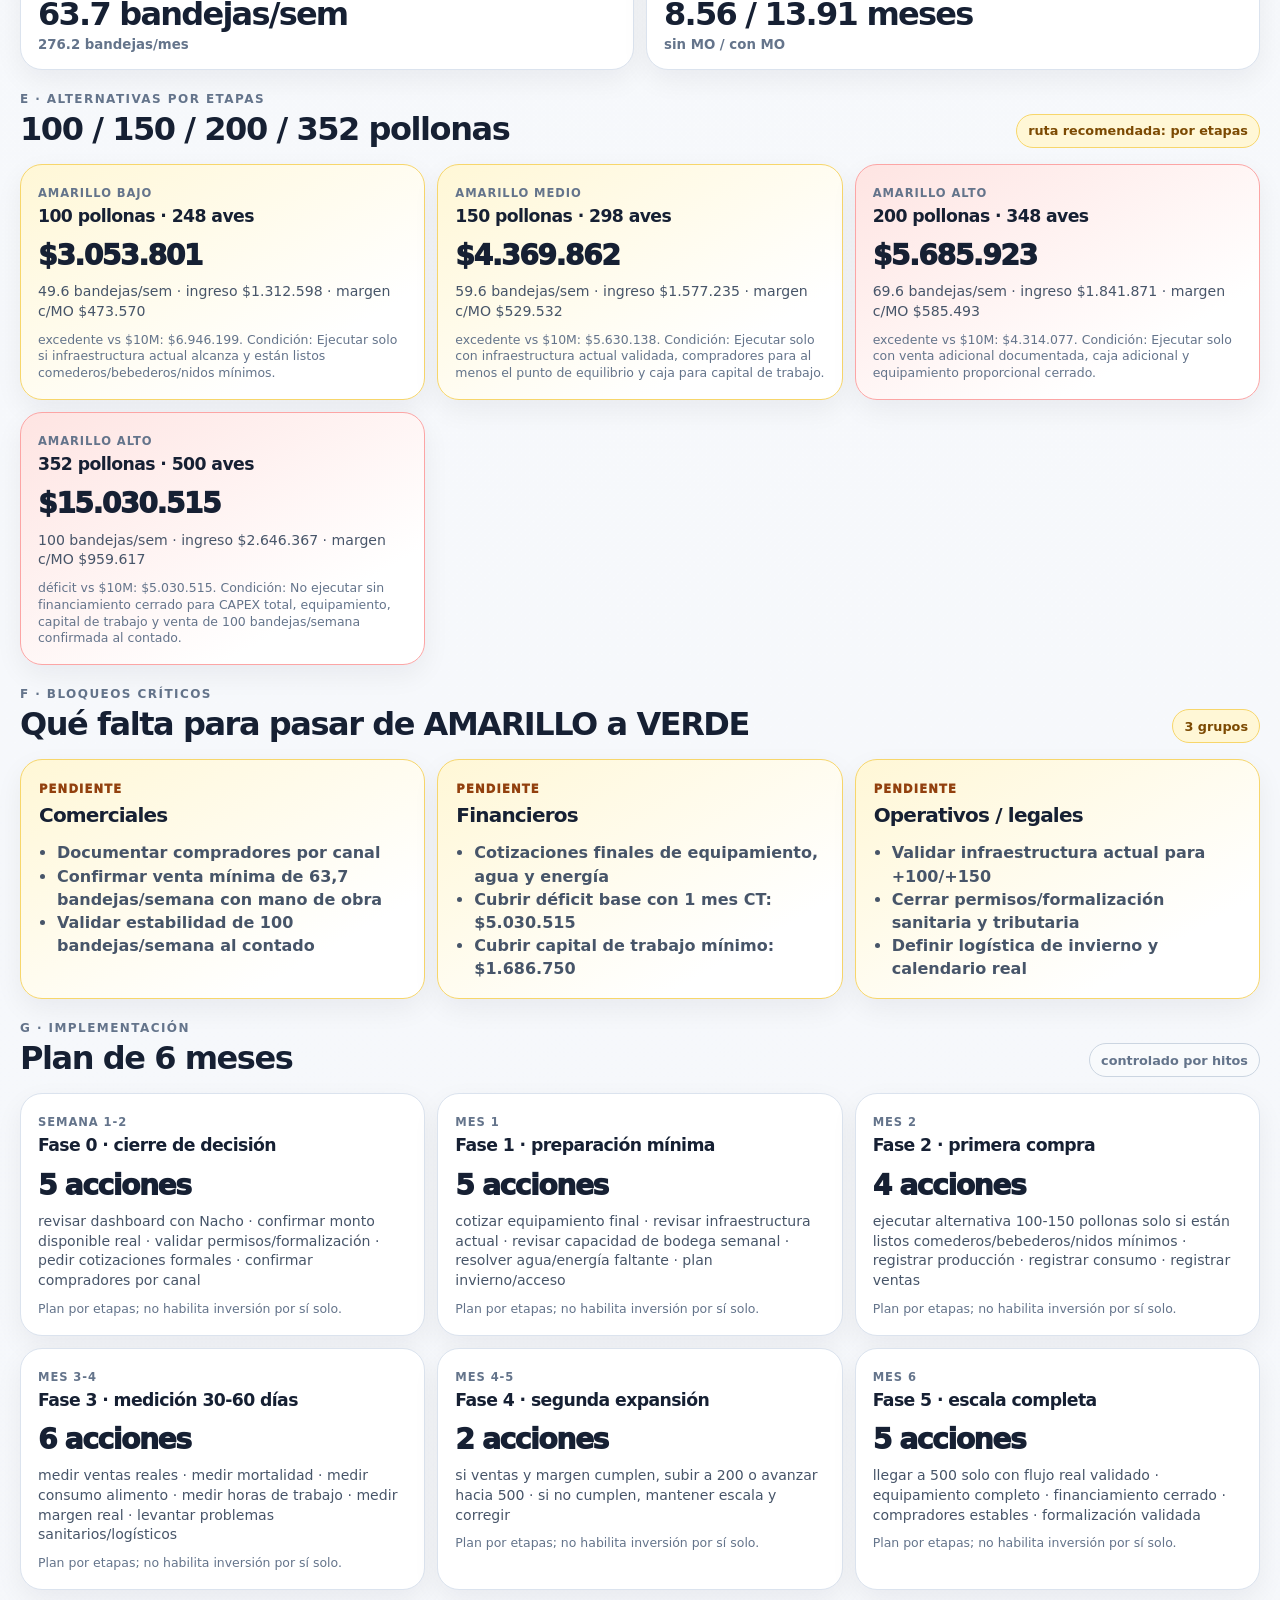
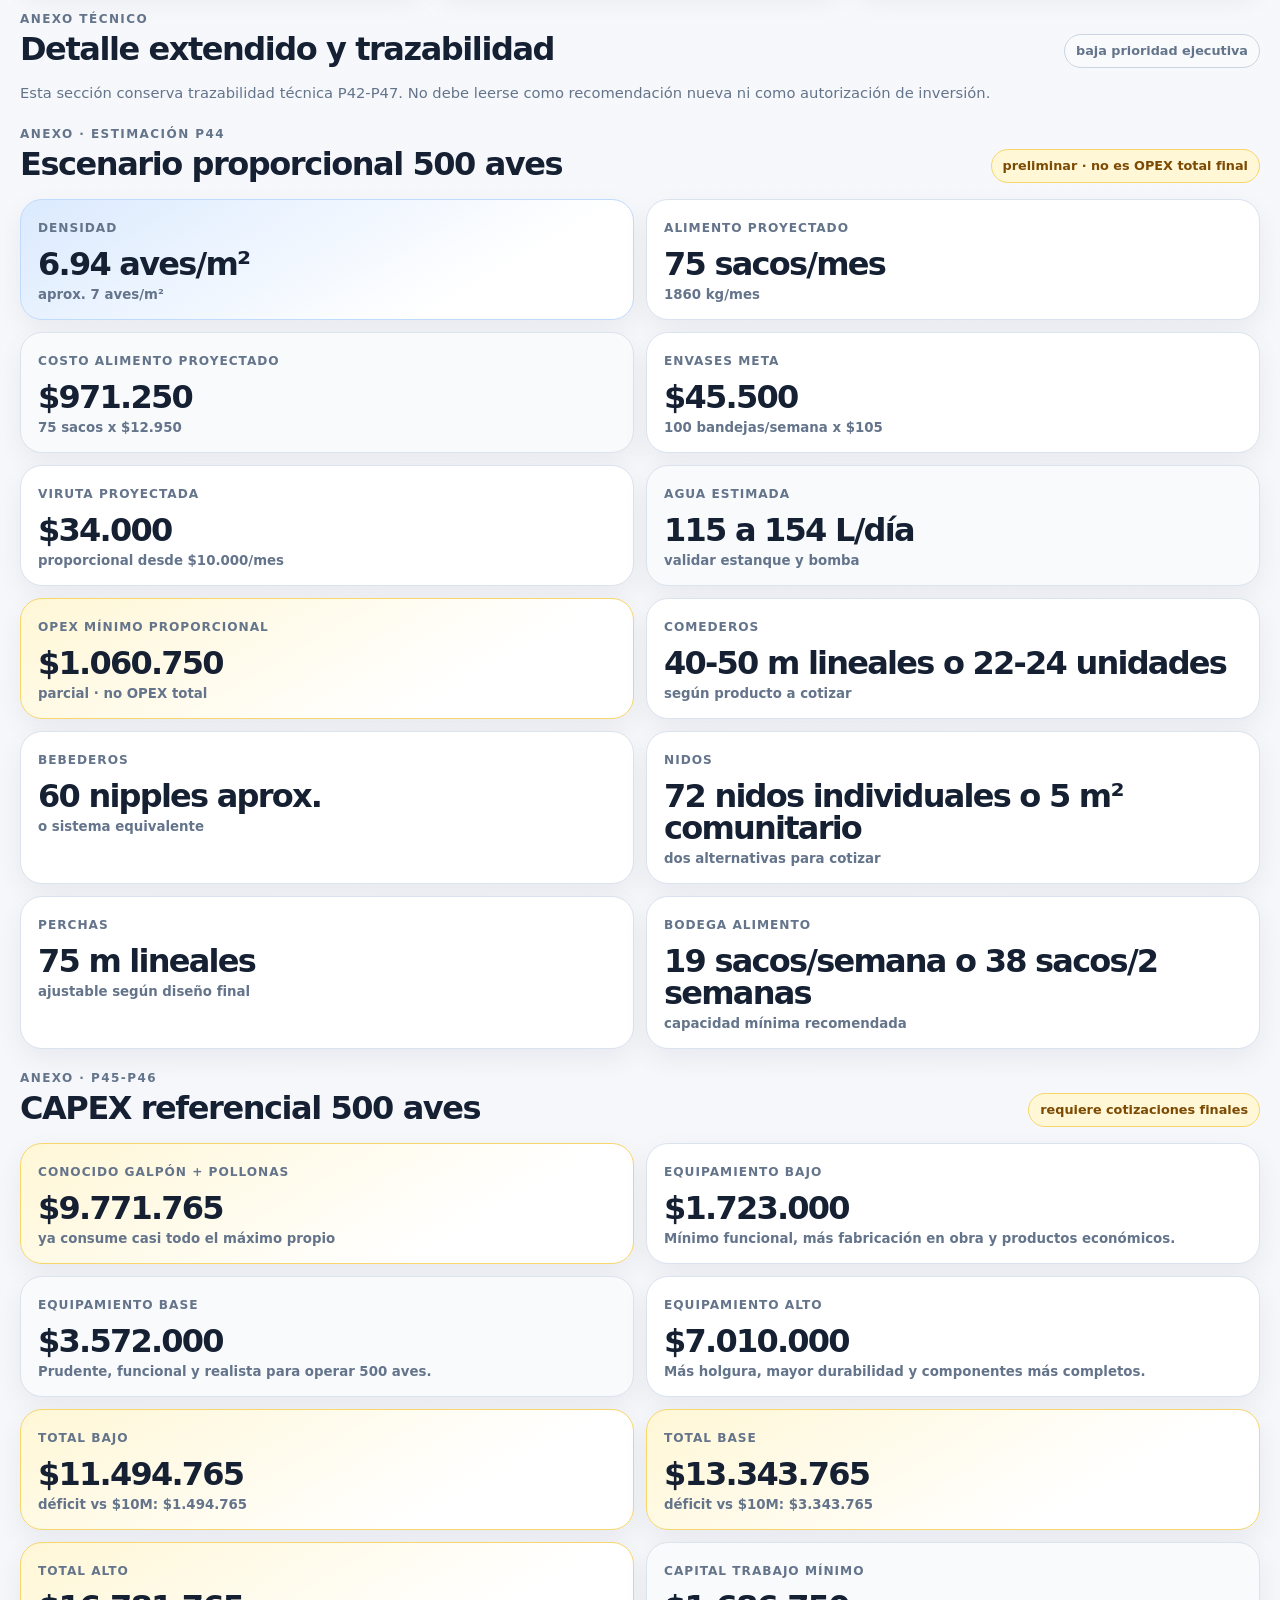
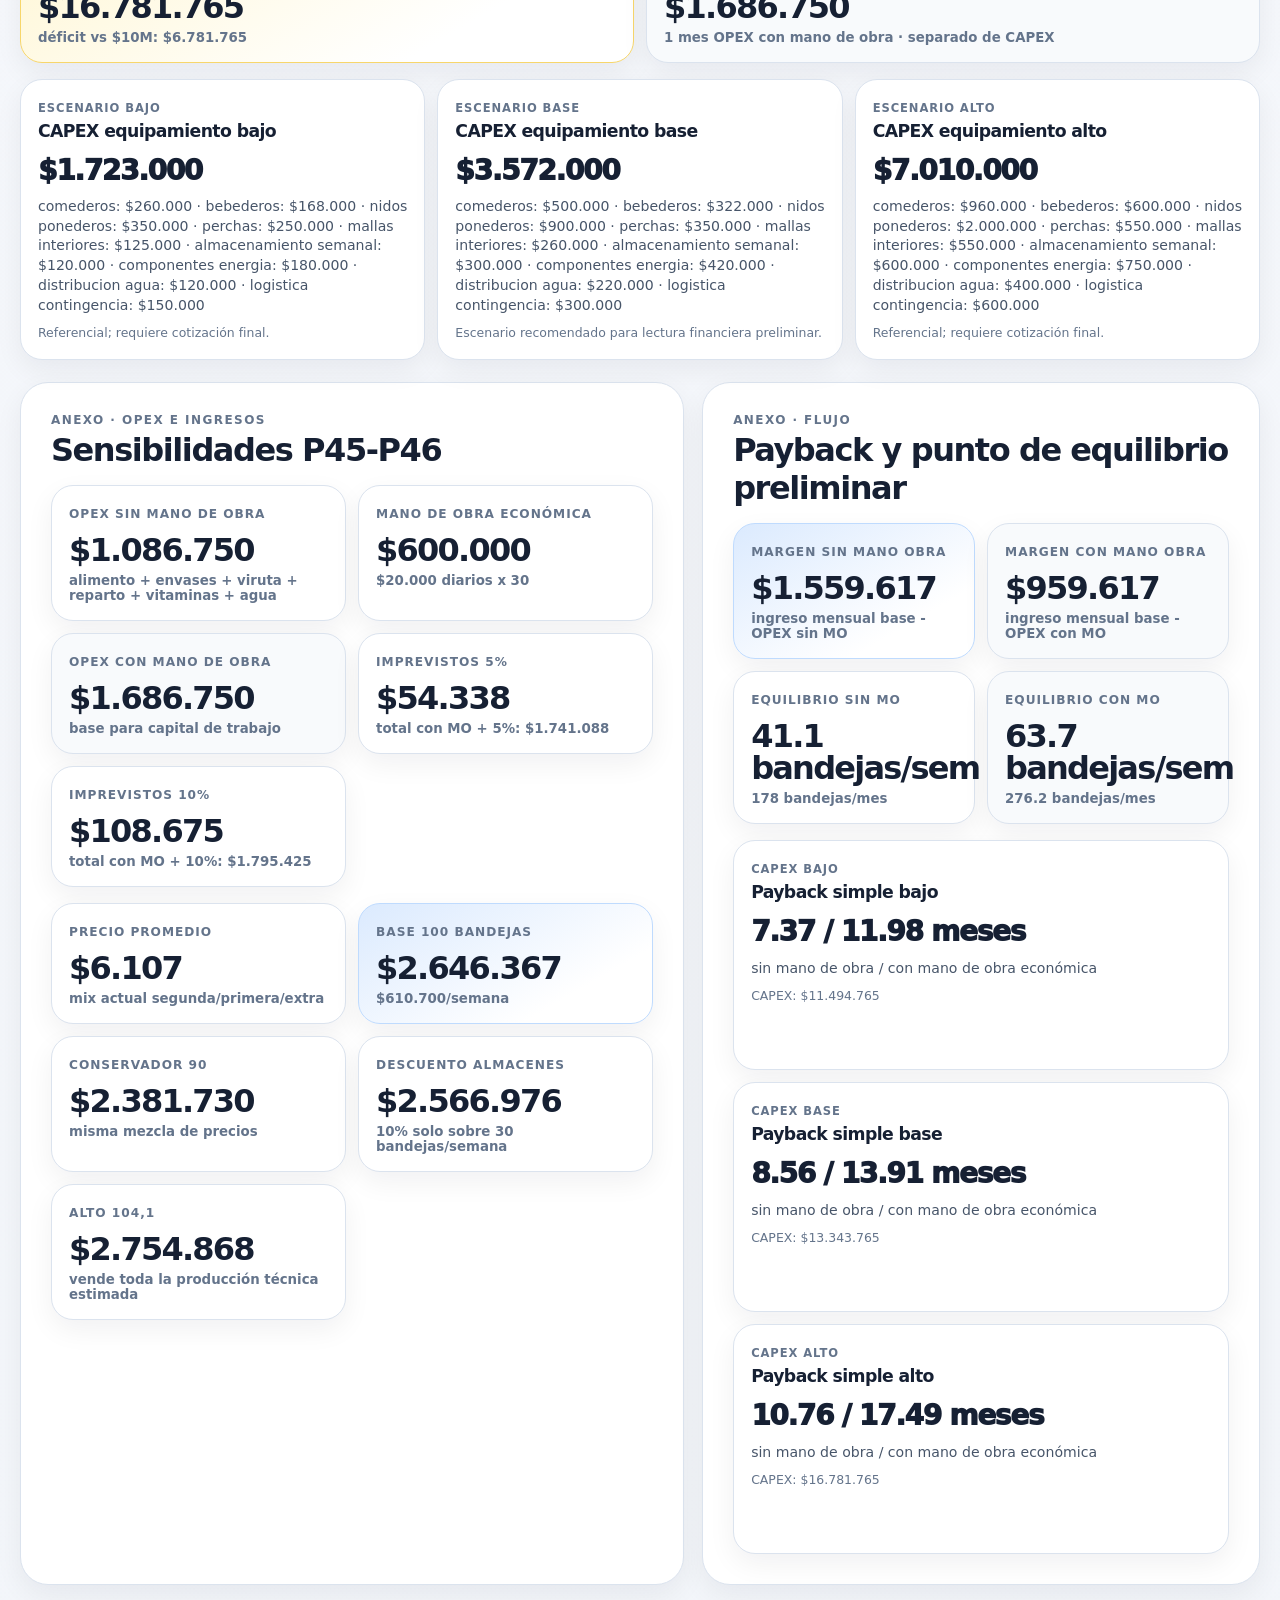
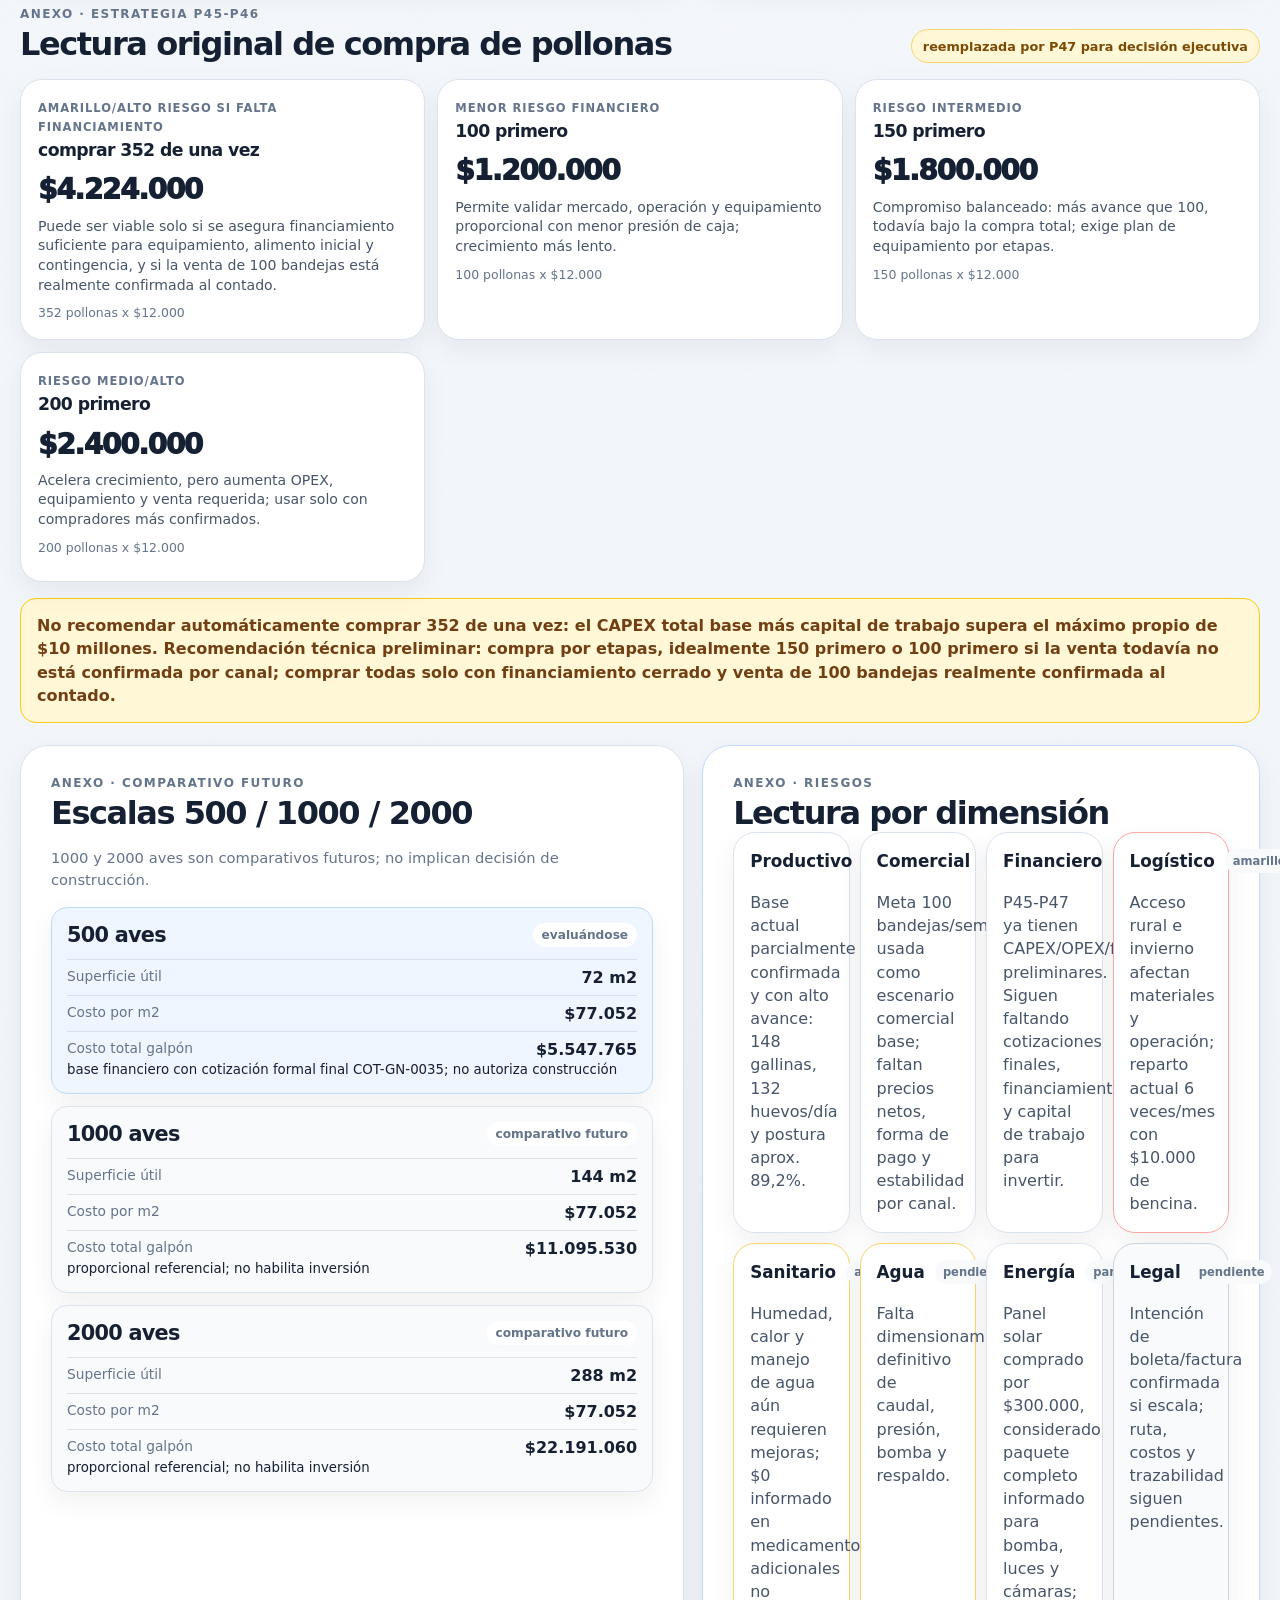
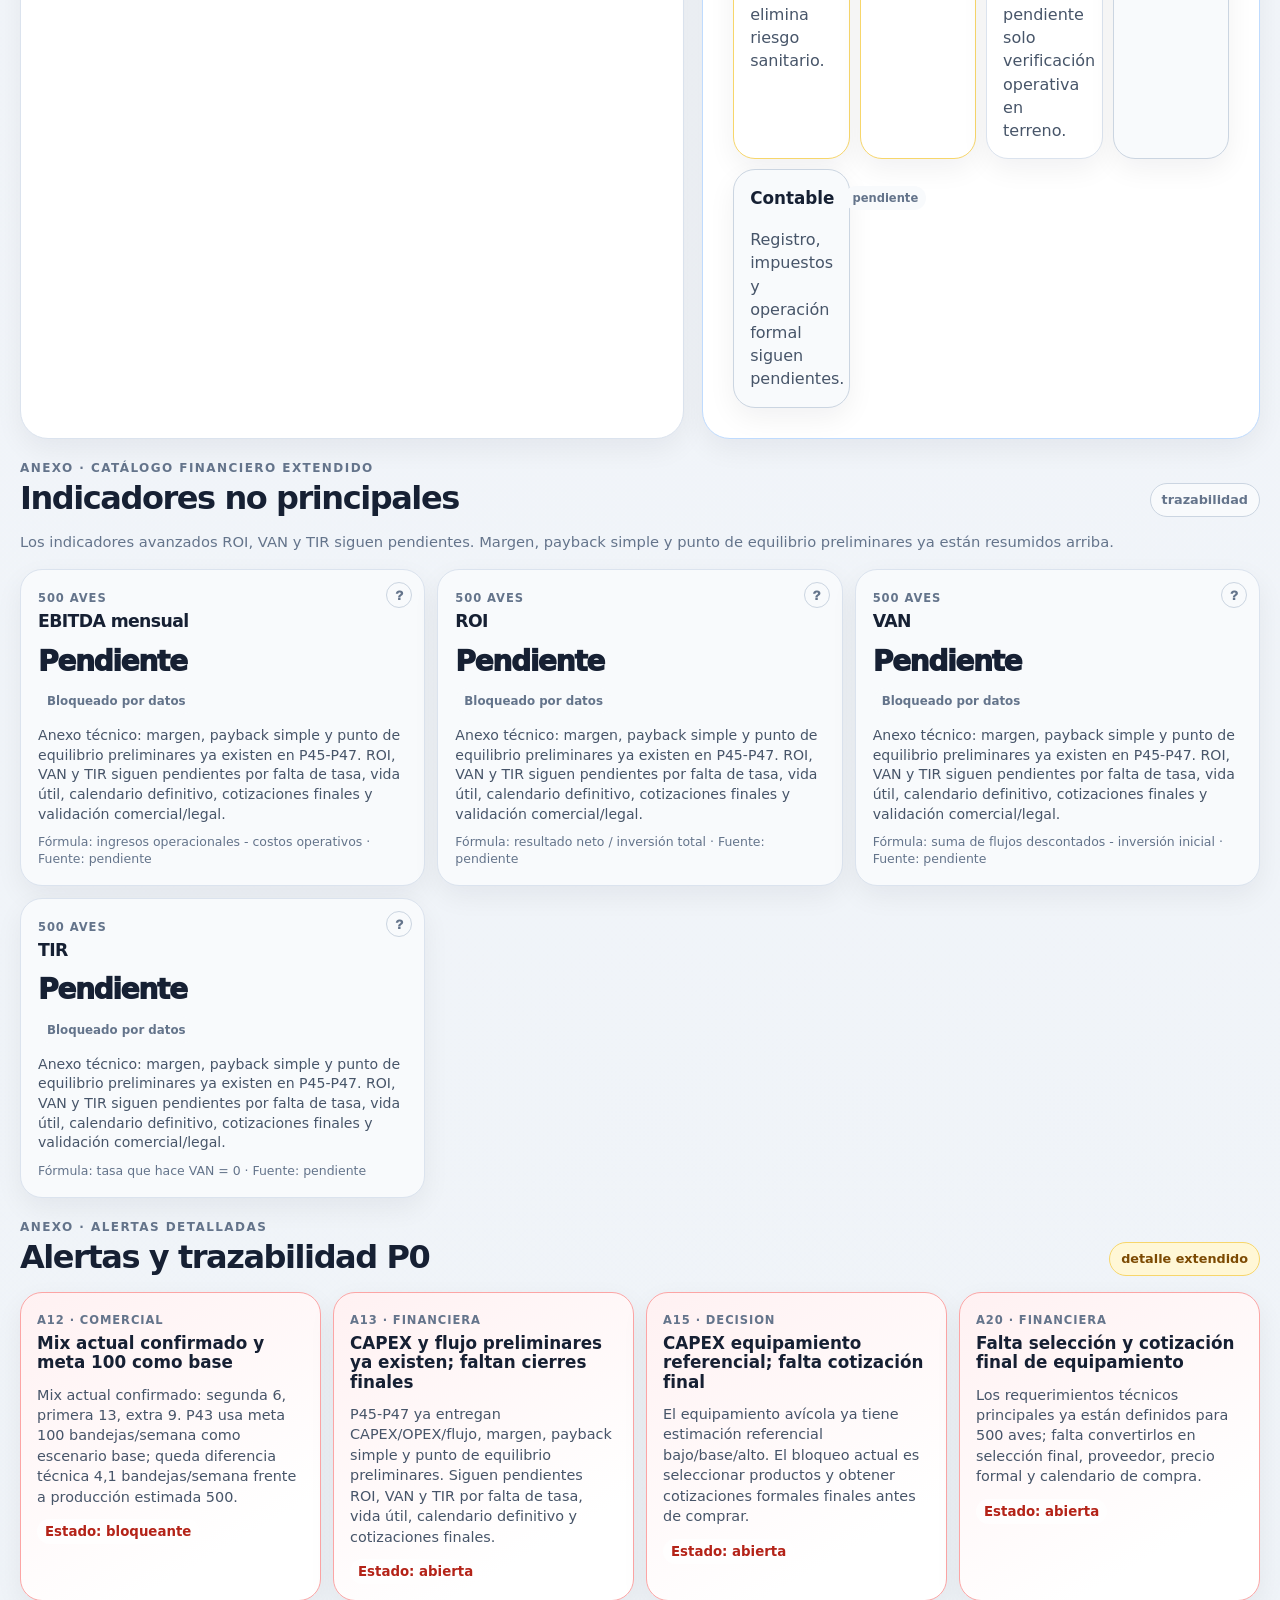
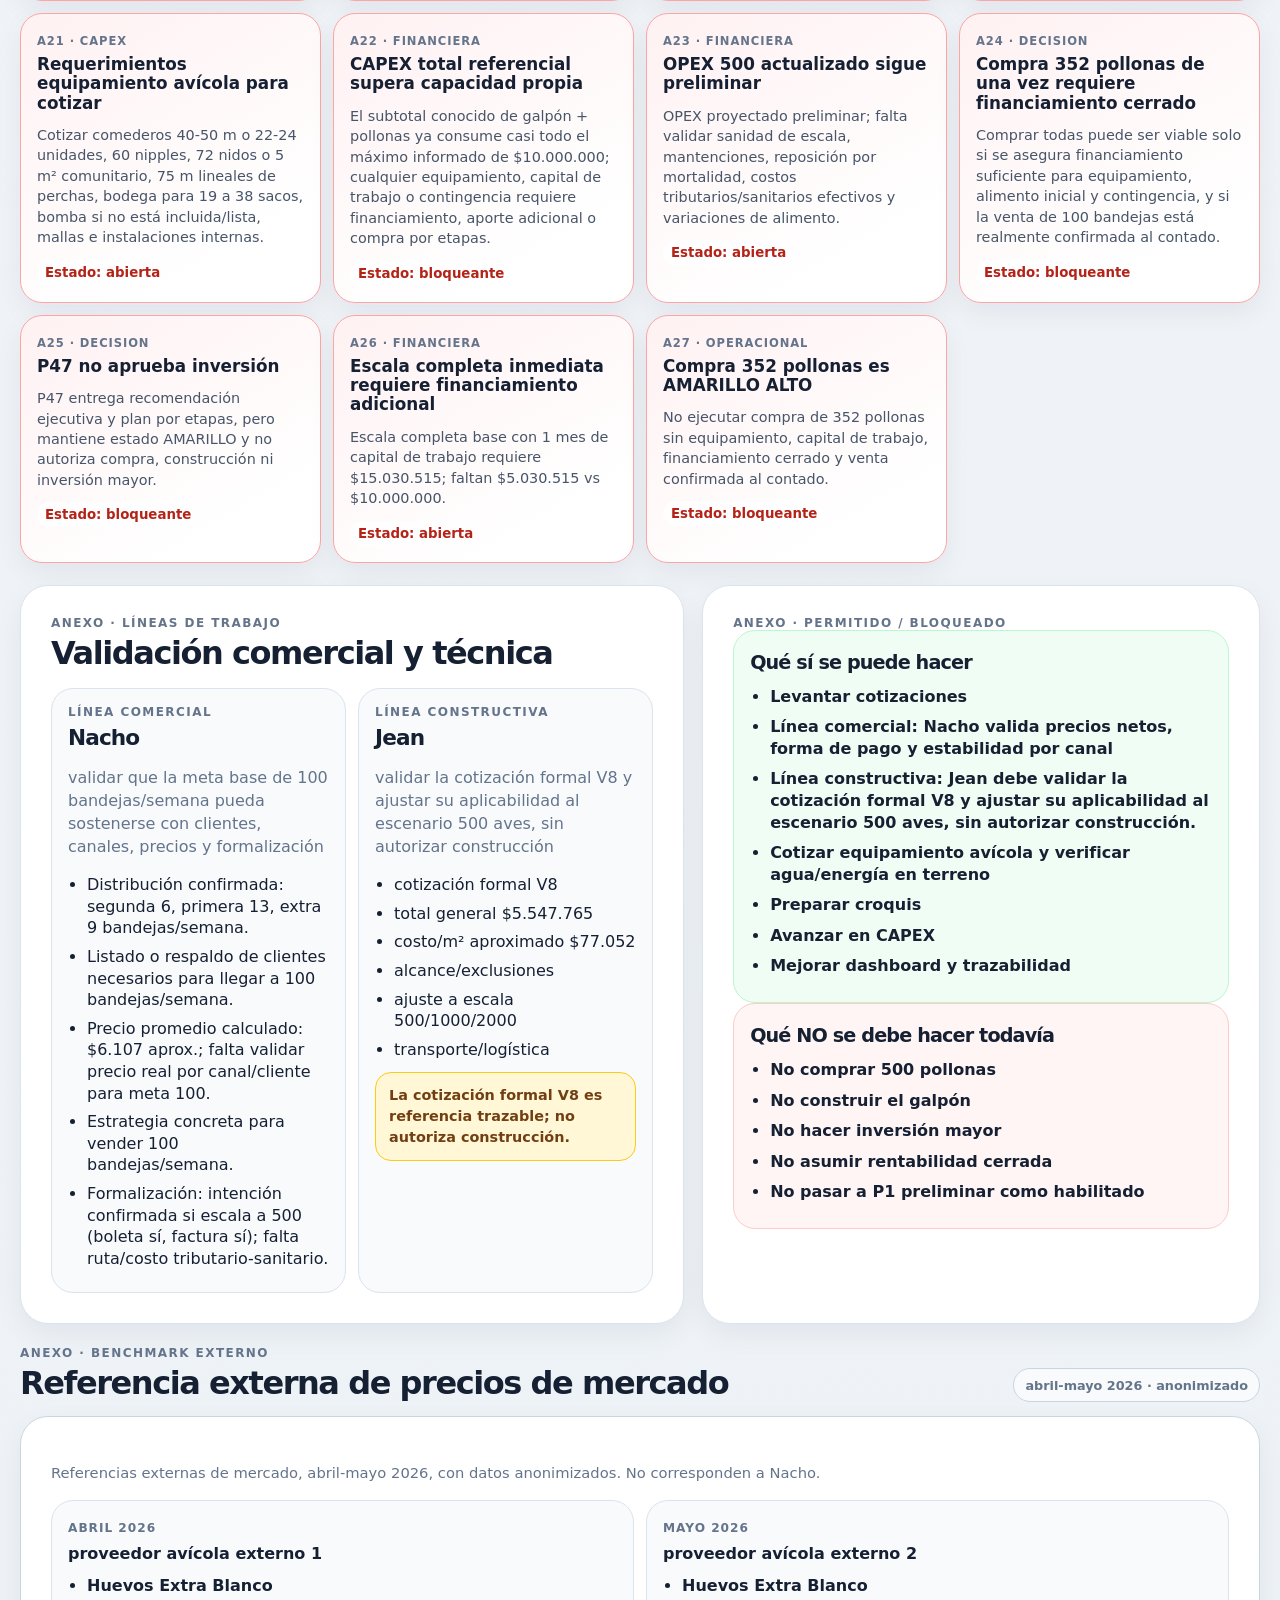
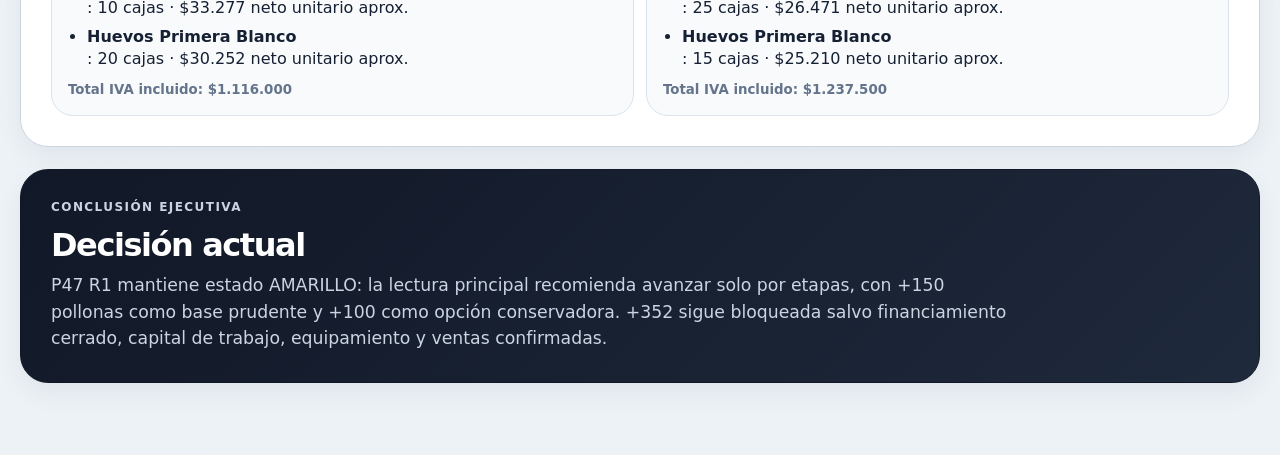
==== commit 9cc43cf6: "P47 R1 limpia dashboard ejecutivo y corrige coherencia visual" ====
--- a/dashboard/public/index.html
+++ b/dashboard/public/index.html
@@ -10,7 +10,7 @@
     <header class="topbar">
       <div class="brand-block">
         <p class="eyebrow">Gallinero Nacho</p>
-        <h1>Diagnóstico P0 y decisión preliminar de inversión</h1>
+        <h1>Dashboard ejecutivo · decisión por etapas</h1>
       </div>
       <div class="topbar-badges" aria-label="Estado ejecutivo">
         <span class="chip chip-neutral">Escenario base: <strong id="header-escenario">500 aves</strong></span>
@@ -18,38 +18,28 @@
         <span class="chip chip-red">Decisión: <strong>no invertir todavía</strong></span>
       </div>
       <nav class="topnav" aria-label="Navegación principal">
-        <a href="#resumen">Resumen</a>
-        <a href="#operacion">Operación actual</a>
-        <a href="#escala">Escala</a>
-        <a href="#proporcional">Proporcional 500</a>
-        <a href="#capex-p45-p46">CAPEX 500</a>
-        <a href="#opex-p45-p46">OPEX 500</a>
-        <a href="#ingresos-p45-p46">Ingresos</a>
-        <a href="#flujo-p45-p46">Flujo</a>
-        <a href="#pollonas-p45-p46">Pollonas</a>
-        <a href="#decision-p47">P47 decisión</a>
-        <a href="#finanzas">Finanzas</a>
-        <a href="#alertas">Alertas</a>
-        <a href="#lineas">Líneas</a>
-        <a href="#mercado">Precios mercado</a>
-        <a href="#riesgos">Riesgos</a>
-        <a href="#decision">Decisión</a>
-        <a href="#bloqueos">Bloqueos</a>
+        <a href="#resumen">Decisión</a>
+        <a href="#operacion">Base actual</a>
+        <a href="#escala">500 aves</a>
+        <a href="#resumen-financiero">CAPEX/OPEX/flujo</a>
+        <a href="#alternativas-p47">Etapas</a>
+        <a href="#bloqueos-criticos">Bloqueos</a>
+        <a href="#plan-p47">Plan 6 meses</a>
+        <a href="#anexo-tecnico">Anexo técnico</a>
       </nav>
     </header>
 
     <main class="shell">
       <section class="hero-section" id="resumen" aria-labelledby="hero-title">
         <div class="hero-copy card executive-card">
-          <div class="section-label">Dashboard V2 · lectura ejecutiva</div>
+          <div class="section-label">Lectura ejecutiva P47 R1</div>
           <h2 id="hero-title">Estado actual: <span class="state-word yellow">AMARILLO</span></h2>
-          <p>
-            El proyecto tiene una base productiva interesante y ya cuenta con CAPEX referencial formal del galpón,
-            pero todavía no tiene evidencia suficiente para comprar aves, construir o comprometer inversión mayor.
+          <p id="p47-recomendacion-principal">
+            Conviene seguir avanzando solo por etapas: +150 pollonas como base prudente, +100 como opción conservadora y +352 solo con financiamiento cerrado.
           </p>
           <div class="meaning-box">
-            <strong>¿Qué significa esto?</strong>
-            <span>Amarillo no significa no viable; significa información crítica pendiente. Solo permite levantar datos y desbloquear decisiones, sin compra masiva ni construcción.</span>
+            <strong>Qué significa amarillo</strong>
+            <span>No significa inviable. Significa que faltan cotizaciones finales, financiamiento, capital de trabajo, validación comercial/legal y plan logístico antes de invertir.</span>
           </div>
         </div>
 
@@ -58,139 +48,170 @@
             <span>Estado general</span>
             <strong id="estado-general">amarillo</strong>
           </article>
+          <article class="decision-card warning">
+            <span>Recomendación base</span>
+            <strong>+150 pollonas</strong>
+          </article>
+          <article class="decision-card warning">
+            <span>Opción conservadora</span>
+            <strong>+100 pollonas</strong>
+          </article>
           <article class="decision-card blocked">
-            <span>P1 preliminar</span>
-            <strong id="p1-preliminar">no habilitado</strong>
+            <span>352 de una vez</span>
+            <strong>solo con financiamiento cerrado</strong>
           </article>
           <article class="decision-card blocked">
-            <span>Compra de aves</span>
+            <span>Compra / construcción</span>
             <strong id="compra-aves">bloqueada</strong>
-          </article>
-          <article class="decision-card blocked">
-            <span>Construcción</span>
-            <strong id="construccion">no autorizada</strong>
           </article>
           <article class="decision-card blocked">
             <span>Inversión mayor</span>
             <strong id="inversion-mayor">bloqueada</strong>
           </article>
-          <article class="decision-card blocked">
-            <span>Decisión final</span>
-            <strong id="decision-final">no disponible</strong>
-          </article>
+        </div>
+      </section>
+
+      <section class="section" id="decision-p47" aria-labelledby="decision-p47-title">
+        <div class="section-heading">
+          <div>
+            <p class="section-kicker">A · Estado actual y decisión</p>
+            <h2 id="decision-p47-title">Decisión ejecutiva vigente</h2>
+          </div>
+          <span class="status-pill warning">AMARILLO · no aprueba inversión</span>
+        </div>
+        <div class="metric-grid scenario" id="p47-decision-metricas"></div>
+        <div class="alert-callout" id="p47-alternativa-recomendada">
+          +150 pollonas como base prudente; +100 si se prioriza máxima reducción de riesgo.
         </div>
       </section>
 
       <section class="section" id="operacion" aria-labelledby="operacion-title">
         <div class="section-heading">
           <div>
-            <p class="section-kicker">Ficha rápida</p>
-            <h2 id="operacion-title">Operación actual</h2>
-          </div>
-          <span class="status-pill ok">base productiva confirmada</span>
+            <p class="section-kicker">B · Base real actual</p>
+            <h2 id="operacion-title">Operación actual resumida</h2>
+          </div>
+          <span class="status-pill ok">datos reales de operación</span>
         </div>
         <div class="metric-grid compact" id="operacion-metricas"></div>
       </section>
 
-      <section class="section split-layout" id="escala" aria-labelledby="escala-title">
-        <article class="card panel scenario-panel">
-          <div class="section-kicker">Escenario vigente</div>
-          <h2 id="escala-title">Escenario base 500 aves</h2>
-          <div class="scenario-highlight">
-            <span>Base actual de decisión</span>
-            <strong>500 aves totales</strong>
-          </div>
-          <div class="metric-grid scenario" id="escenario-500-metricas"></div>
-          <div class="alert-callout">
-            Aunque el escenario de 500 aves mejora frente al antiguo 648 y ya existe referencia formal de galpón,
-            aún no está comercial ni financieramente validado.
-          </div>
-          <p class="small-note">Escenario anterior/referencial: 648 aves. Se conserva solo como trazabilidad histórica.</p>
-        </article>
-
-        <article class="card panel">
-          <div class="section-kicker">Comparativo simple</div>
-          <h2>Escalas posibles</h2>
-          <p class="muted">1000 y 2000 aves son solo comparativos futuros; no implican decisión de construcción.</p>
-          <div class="scale-grid" id="comparativo-escalas"></div>
-        </article>
+      <section class="section" id="escala" aria-labelledby="escala-title">
+        <div class="section-heading">
+          <div>
+            <p class="section-kicker">C · Escenario objetivo</p>
+            <h2 id="escala-title">Escenario 500 aves</h2>
+          </div>
+          <span class="status-pill warning">objetivo, no autorización</span>
+        </div>
+        <div class="metric-grid scenario" id="escenario-500-metricas"></div>
+        <div class="alert-callout">
+          500 aves es el escenario base de análisis. No autoriza compra de pollonas, construcción ni inversión mayor.
+        </div>
+      </section>
+
+      <section class="section" id="resumen-financiero" aria-labelledby="resumen-financiero-title">
+        <div class="section-heading">
+          <div>
+            <p class="section-kicker">D · CAPEX / OPEX / flujo</p>
+            <h2 id="resumen-financiero-title">Resumen financiero ejecutivo</h2>
+          </div>
+          <span class="status-pill warning">referencial P45-P47</span>
+        </div>
+        <div class="metric-grid scenario" id="resumen-financiero-metricas"></div>
+      </section>
+
+      <section class="section" id="alternativas-p47" aria-labelledby="alternativas-p47-title">
+        <div class="section-heading">
+          <div>
+            <p class="section-kicker">E · Alternativas por etapas</p>
+            <h2 id="alternativas-p47-title">100 / 150 / 200 / 352 pollonas</h2>
+          </div>
+          <span class="status-pill warning">ruta recomendada: por etapas</span>
+        </div>
+        <div class="financial-grid compact-list" id="p47-alternativas-detalle"></div>
+      </section>
+
+      <section class="section" id="bloqueos-criticos" aria-labelledby="bloqueos-criticos-title">
+        <div class="section-heading">
+          <div>
+            <p class="section-kicker">F · Bloqueos críticos</p>
+            <h2 id="bloqueos-criticos-title">Qué falta para pasar de AMARILLO a VERDE</h2>
+          </div>
+          <span class="status-pill warning">3 grupos</span>
+        </div>
+        <div class="critical-grid" id="bloqueos-criticos-grupos"></div>
+      </section>
+
+      <section class="section" id="plan-p47" aria-labelledby="plan-p47-title">
+        <div class="section-heading">
+          <div>
+            <p class="section-kicker">G · Implementación</p>
+            <h2 id="plan-p47-title">Plan de 6 meses</h2>
+          </div>
+          <span class="status-pill neutral">controlado por hitos</span>
+        </div>
+        <div class="financial-grid compact-list" id="p47-plan-6m"></div>
+      </section>
+
+      <section class="section" id="anexo-tecnico" aria-labelledby="anexo-title">
+        <div class="section-heading">
+          <div>
+            <p class="section-kicker">Anexo técnico</p>
+            <h2 id="anexo-title">Detalle extendido y trazabilidad</h2>
+          </div>
+          <span class="status-pill neutral">baja prioridad ejecutiva</span>
+        </div>
+        <p class="muted">
+          Esta sección conserva trazabilidad técnica P42-P47. No debe leerse como recomendación nueva ni como autorización de inversión.
+        </p>
       </section>
 
       <section class="section" id="proporcional" aria-labelledby="proporcional-title">
         <div class="section-heading">
           <div>
-            <p class="section-kicker">Estimación P44</p>
+            <p class="section-kicker">Anexo · estimación P44</p>
             <h2 id="proporcional-title">Escenario proporcional 500 aves</h2>
           </div>
-          <span class="status-pill warning">preliminar · no es OPEX total</span>
-        </div>
-        <p class="muted">
-          Estimación proporcional preliminar para dimensionar operación y cotizaciones. No desbloquea compra de aves,
-          construcción ni inversión mayor.
-        </p>
+          <span class="status-pill warning">preliminar · no es OPEX total final</span>
+        </div>
         <div class="metric-grid scenario" id="escenario-proporcional-metricas"></div>
-        <div class="alert-callout">
-          OPEX mínimo proporcional preliminar: incluye alimento, envases, viruta y bencina base. No equivale a OPEX total final porque falta sanidad de escala, mantenciones, mano de obra, mortalidad, reposición, agua definitiva e imprevistos.
-        </div>
       </section>
 
       <section class="section" id="capex-p45-p46" aria-labelledby="capex-p45-p46-title">
         <div class="section-heading">
           <div>
-            <p class="section-kicker">P45-P46</p>
+            <p class="section-kicker">Anexo · P45-P46</p>
             <h2 id="capex-p45-p46-title">CAPEX referencial 500 aves</h2>
           </div>
-          <span class="status-pill warning">referencial · no habilita inversión</span>
-        </div>
-        <p class="muted">
-          El subtotal conocido de galpón + pollonas ya consume casi todo el máximo informado de $10.000.000; cualquier equipamiento, capital de trabajo o contingencia requiere financiamiento, aporte adicional o compra por etapas.
-        </p>
+          <span class="status-pill warning">requiere cotizaciones finales</span>
+        </div>
         <div class="metric-grid scenario" id="capex-referencial-metricas"></div>
         <div class="financial-grid compact-list" id="capex-equipamiento-detalle"></div>
       </section>
 
-      <section class="section" id="opex-p45-p46" aria-labelledby="opex-p45-p46-title">
-        <div class="section-heading">
-          <div>
-            <p class="section-kicker">P45-P46</p>
-            <h2 id="opex-p45-p46-title">OPEX proyectado 500 aves</h2>
-          </div>
-          <span class="status-pill warning">preliminar</span>
-        </div>
-        <p class="muted">OPEX proyectado preliminar; falta validar sanidad de escala, mantenciones, reposición por mortalidad, costos tributarios/sanitarios efectivos y variaciones de alimento.</p>
-        <div class="metric-grid scenario" id="opex-proyectado-metricas"></div>
-      </section>
-
-      <section class="section" id="ingresos-p45-p46" aria-labelledby="ingresos-p45-p46-title">
-        <div class="section-heading">
-          <div>
-            <p class="section-kicker">Meta comercial</p>
-            <h2 id="ingresos-p45-p46-title">Ingreso meta 100 bandejas</h2>
-          </div>
-          <span class="status-pill neutral">sensibilidades</span>
-        </div>
-        <div class="metric-grid scenario" id="ingresos-proyectados-metricas"></div>
-      </section>
-
-      <section class="section" id="flujo-p45-p46" aria-labelledby="flujo-p45-p46-title">
-        <div class="section-heading">
-          <div>
-            <p class="section-kicker">Flujo preliminar</p>
-            <h2 id="flujo-p45-p46-title">Margen, payback y punto de equilibrio</h2>
-          </div>
-          <span class="status-pill warning">VAN/TIR no calculado</span>
-        </div>
-        <div class="metric-grid scenario" id="flujo-preliminar-metricas"></div>
-        <div class="financial-grid compact-list" id="flujo-payback-detalle"></div>
+      <section class="section split-layout" id="anexo-financiero" aria-labelledby="anexo-financiero-title">
+        <article class="card panel">
+          <div class="section-kicker">Anexo · OPEX e ingresos</div>
+          <h2 id="anexo-financiero-title">Sensibilidades P45-P46</h2>
+          <div class="metric-grid scenario" id="opex-proyectado-metricas"></div>
+          <div class="metric-grid scenario mini-stack" id="ingresos-proyectados-metricas"></div>
+        </article>
+        <article class="card panel">
+          <div class="section-kicker">Anexo · Flujo</div>
+          <h2>Payback y punto de equilibrio preliminar</h2>
+          <div class="metric-grid scenario" id="flujo-preliminar-metricas"></div>
+          <div class="financial-grid compact-list one-column" id="flujo-payback-detalle"></div>
+        </article>
       </section>
 
       <section class="section" id="pollonas-p45-p46" aria-labelledby="pollonas-p45-p46-title">
         <div class="section-heading">
           <div>
-            <p class="section-kicker">Estrategia de crecimiento</p>
-            <h2 id="pollonas-p45-p46-title">352 pollonas de una vez vs por etapas</h2>
-          </div>
-          <span class="status-pill warning">amarillo / alto riesgo sin financiamiento</span>
+            <p class="section-kicker">Anexo · estrategia P45-P46</p>
+            <h2 id="pollonas-p45-p46-title">Lectura original de compra de pollonas</h2>
+          </div>
+          <span class="status-pill warning">reemplazada por P47 para decisión ejecutiva</span>
         </div>
         <div class="financial-grid compact-list" id="estrategia-pollonas-detalle"></div>
         <div class="alert-callout" id="estrategia-pollonas-recomendacion">
@@ -198,51 +219,30 @@
         </div>
       </section>
 
-      <section class="section" id="decision-p47" aria-labelledby="decision-p47-title">
-        <div class="section-heading">
-          <div>
-            <p class="section-kicker">P47</p>
-            <h2 id="decision-p47-title">Decisión ejecutiva y plan por etapas</h2>
-          </div>
-          <span class="status-pill warning">AMARILLO · no aprueba inversión</span>
-        </div>
+      <section class="section split-layout" id="anexo-escalas" aria-labelledby="anexo-escalas-title">
+        <article class="card panel">
+          <div class="section-kicker">Anexo · comparativo futuro</div>
+          <h2 id="anexo-escalas-title">Escalas 500 / 1000 / 2000</h2>
+          <p class="muted">1000 y 2000 aves son comparativos futuros; no implican decisión de construcción.</p>
+          <div class="scale-grid" id="comparativo-escalas"></div>
+        </article>
         <article class="card panel scenario-panel">
-          <div class="section-kicker">Recomendación principal</div>
-          <p id="p47-recomendacion-principal" class="muted">
-            Mantener amarillo y avanzar solo por etapas.
-          </p>
-          <div class="alert-callout" id="p47-alternativa-recomendada">
-            +150 pollonas como base prudente; +100 si se prioriza máxima reducción de riesgo.
-          </div>
-        </article>
-        <div class="metric-grid scenario" id="p47-decision-metricas"></div>
-        <div class="section-heading compact-heading">
-          <div>
-            <p class="section-kicker">Alternativas</p>
-            <h3>100 / 150 / 200 / 352 pollonas</h3>
-          </div>
-        </div>
-        <div class="financial-grid compact-list" id="p47-alternativas-detalle"></div>
-        <div class="section-heading compact-heading">
-          <div>
-            <p class="section-kicker">Implementación</p>
-            <h3>Plan de 6 meses</h3>
-          </div>
-        </div>
-        <div class="financial-grid compact-list" id="p47-plan-6m"></div>
+          <div class="section-kicker">Anexo · riesgos</div>
+          <h2>Lectura por dimensión</h2>
+          <div class="risk-grid" id="riesgos-clave"></div>
+        </article>
       </section>
 
       <section class="section" id="finanzas" aria-labelledby="finanzas-title">
         <div class="section-heading">
           <div>
-            <p class="section-kicker">Indicadores financieros</p>
-            <h2 id="finanzas-title">Catálogo financiero visible</h2>
-          </div>
-          <span class="status-pill warning">Pendientes visibles</span>
+            <p class="section-kicker">Anexo · catálogo financiero extendido</p>
+            <h2 id="finanzas-title">Indicadores no principales</h2>
+          </div>
+          <span class="status-pill neutral">trazabilidad</span>
         </div>
         <p class="muted">
-          Todos los indicadores financieros se muestran aunque falten datos. Si el cálculo aún no está respaldado,
-          el valor aparece como “Pendiente” y el estado explica qué falta para cerrar el análisis.
+          Los indicadores avanzados ROI, VAN y TIR siguen pendientes. Margen, payback simple y punto de equilibrio preliminares ya están resumidos arriba.
         </p>
         <div class="financial-grid" id="indicadores-financieros"></div>
       </section>
@@ -250,33 +250,29 @@
       <section class="section" id="alertas" aria-labelledby="alertas-title">
         <div class="section-heading">
           <div>
-            <p class="section-kicker">Alertas P0</p>
-            <h2 id="alertas-title">Bloqueos actualizados con datos reales</h2>
-          </div>
-          <span class="status-pill warning">Decisión bloqueada</span>
+            <p class="section-kicker">Anexo · alertas detalladas</p>
+            <h2 id="alertas-title">Alertas y trazabilidad P0</h2>
+          </div>
+          <span class="status-pill warning">detalle extendido</span>
         </div>
         <div class="alert-grid" id="alertas-p0"></div>
       </section>
 
-      <section class="section split-layout" id="lineas" aria-labelledby="lineas-title">
-        <article class="card panel">
-          <div class="section-kicker">Trabajo en paralelo</div>
-          <h2 id="lineas-title">Dos líneas para desbloquear decisión</h2>
-          <p class="muted">
-            La ruta hacia enero 2027 debe separar validación comercial y estudio constructivo.
-            Ninguna de estas líneas autoriza por sí sola comprar aves, construir o invertir fuerte.
-          </p>
+      <section class="section split-layout" id="anexo-trabajo" aria-labelledby="lineas-title">
+        <article class="card panel">
+          <div class="section-kicker">Anexo · líneas de trabajo</div>
+          <h2 id="lineas-title">Validación comercial y técnica</h2>
           <div class="workstream-grid" id="lineas-trabajo"></div>
         </article>
-
-        <article class="card panel scenario-panel">
-          <div class="section-kicker">Criterio de avance</div>
-          <h2>Condición para pasar a verde</h2>
-          <p id="criterio-verde" class="muted">
-            El proyecto solo podría pasar a verde si se validan con evidencia suficiente la línea comercial y la línea constructiva.
-          </p>
-          <div class="alert-callout">
-            Línea comercial: Nacho debe validar ventas. Línea constructiva: Jean debe validar la cotización formal V8 y ajustar su aplicabilidad al escenario 500 aves, sin autorizar construcción.
+        <article class="card panel">
+          <div class="section-kicker">Anexo · permitido / bloqueado</div>
+          <div class="action-column positive">
+            <h2>Qué sí se puede hacer</h2>
+            <ul id="acciones-permitidas"></ul>
+          </div>
+          <div class="action-column negative">
+            <h2>Qué NO se debe hacer todavía</h2>
+            <ul id="acciones-bloqueadas"></ul>
           </div>
         </article>
       </section>
@@ -284,7 +280,7 @@
       <section class="section" id="mercado" aria-labelledby="mercado-title">
         <div class="section-heading">
           <div>
-            <p class="section-kicker">Benchmark externo</p>
+            <p class="section-kicker">Anexo · benchmark externo</p>
             <h2 id="mercado-title">Referencia externa de precios de mercado</h2>
           </div>
           <span class="status-pill neutral">abril-mayo 2026 · anonimizado</span>
@@ -297,49 +293,6 @@
         </article>
       </section>
 
-      <section class="section" id="decision" aria-labelledby="decision-title">
-        <div class="section-heading">
-          <div>
-            <p class="section-kicker">Regla de inversión</p>
-            <h2 id="decision-title">Semáforo de inversión</h2>
-          </div>
-          <span class="status-pill warning">Estado actual: AMARILLO</span>
-        </div>
-        <div class="traffic-grid" id="semaforo-inversion"></div>
-      </section>
-
-      <section class="section split-layout" id="bloqueos" aria-labelledby="bloqueos-title">
-        <article class="card panel">
-          <div class="section-kicker">Lo que frena el avance</div>
-          <h2 id="bloqueos-title">Bloqueadores principales</h2>
-          <div class="blocker-list" id="bloqueadores"></div>
-        </article>
-
-        <article class="card panel action-panel">
-          <div class="action-column positive">
-            <div class="section-kicker">Permitido ahora</div>
-            <h2>Qué sí se puede hacer</h2>
-            <ul id="acciones-permitidas"></ul>
-          </div>
-          <div class="action-column negative">
-            <div class="section-kicker">Bloqueado</div>
-            <h2>Qué NO se debe hacer todavía</h2>
-            <ul id="acciones-bloqueadas"></ul>
-          </div>
-        </article>
-      </section>
-
-      <section class="section" id="riesgos" aria-labelledby="riesgos-title">
-        <div class="section-heading">
-          <div>
-            <p class="section-kicker">Riesgos clave</p>
-            <h2 id="riesgos-title">Lectura por dimensión</h2>
-          </div>
-          <span class="status-pill neutral">resumen P0</span>
-        </div>
-        <div class="risk-grid" id="riesgos-clave"></div>
-      </section>
-
       <section class="section final-summary" aria-labelledby="cierre-title">
         <article class="card panel conclusion-card">
           <div class="section-kicker">Conclusión ejecutiva</div>
--- a/dashboard/public/styles.css
+++ b/dashboard/public/styles.css
@@ -599,6 +599,52 @@
   background: linear-gradient(150deg, var(--red-soft), #ffffff 76%);
 }
 
+.critical-grid {
+  display: grid;
+  grid-template-columns: repeat(3, minmax(0, 1fr));
+  gap: 12px;
+  margin-top: 16px;
+}
+
+.critical-card {
+  padding: 18px;
+  border: 1px solid #f7d66b;
+  border-radius: var(--radius-lg);
+  background: linear-gradient(150deg, var(--yellow-soft), #ffffff 78%);
+  box-shadow: var(--shadow-soft);
+}
+
+.critical-head span {
+  color: #92400e;
+  font-size: 0.72rem;
+  font-weight: 950;
+  letter-spacing: 0.1em;
+  text-transform: uppercase;
+}
+
+.critical-head strong {
+  display: block;
+  margin-top: 6px;
+  font-size: 1.25rem;
+  letter-spacing: -0.04em;
+}
+
+.critical-card ul {
+  margin: 14px 0 0;
+  padding-left: 18px;
+  color: #475569;
+  line-height: 1.45;
+  font-weight: 750;
+}
+
+.mini-stack {
+  margin-top: 12px;
+}
+
+.one-column {
+  grid-template-columns: 1fr;
+}
+
 .compact-heading {
   margin-top: 18px;
 }
@@ -950,6 +996,7 @@
   .metric-grid.compact,
   .risk-grid,
   .financial-grid,
+  .critical-grid,
   .alert-grid {
     grid-template-columns: repeat(2, minmax(0, 1fr));
   }
@@ -978,11 +1025,12 @@
   .decision-grid,
   .metric-grid.compact,
   .metric-grid.scenario,
-    .traffic-grid,
-    .risk-grid,
-    .financial-grid,
-    .alert-grid,
-    .workstream-grid,
+  .traffic-grid,
+  .risk-grid,
+  .financial-grid,
+  .critical-grid,
+  .alert-grid,
+  .workstream-grid,
   .market-grid,
   .action-panel {
     grid-template-columns: 1fr;
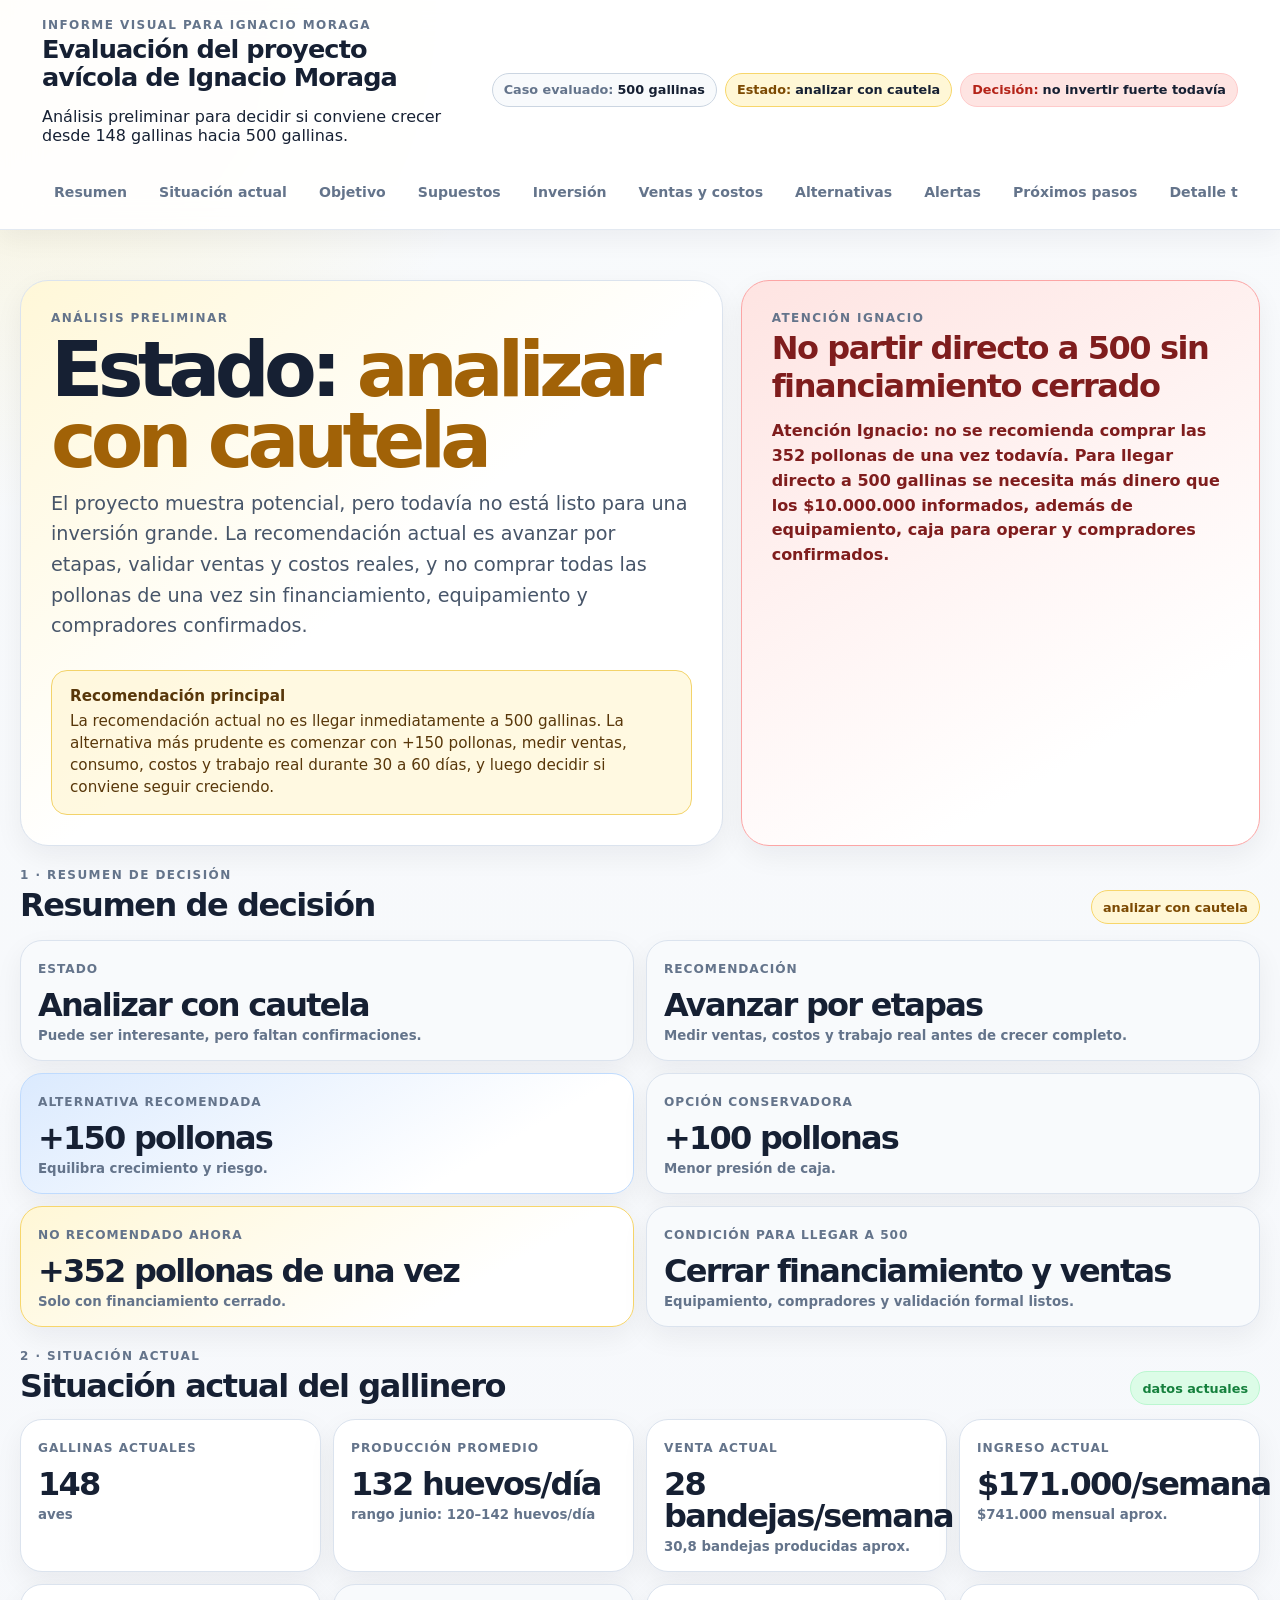
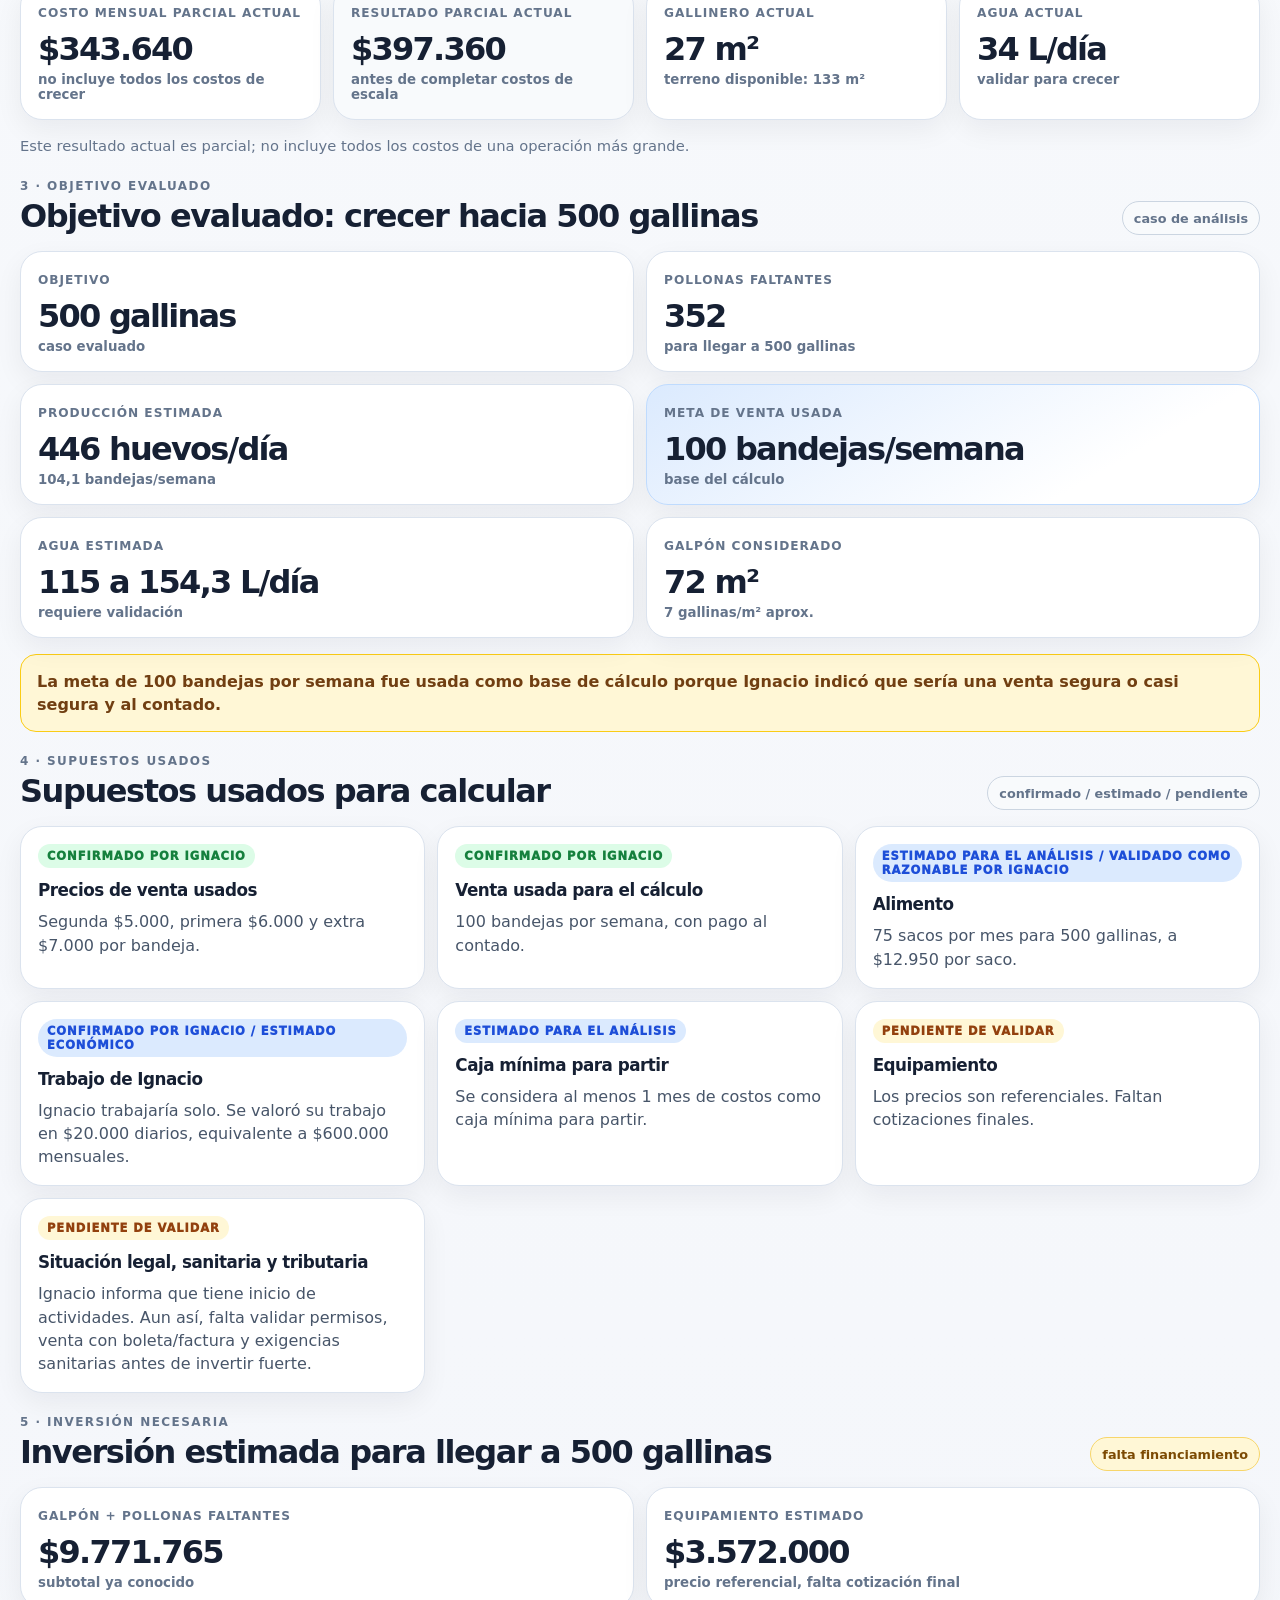
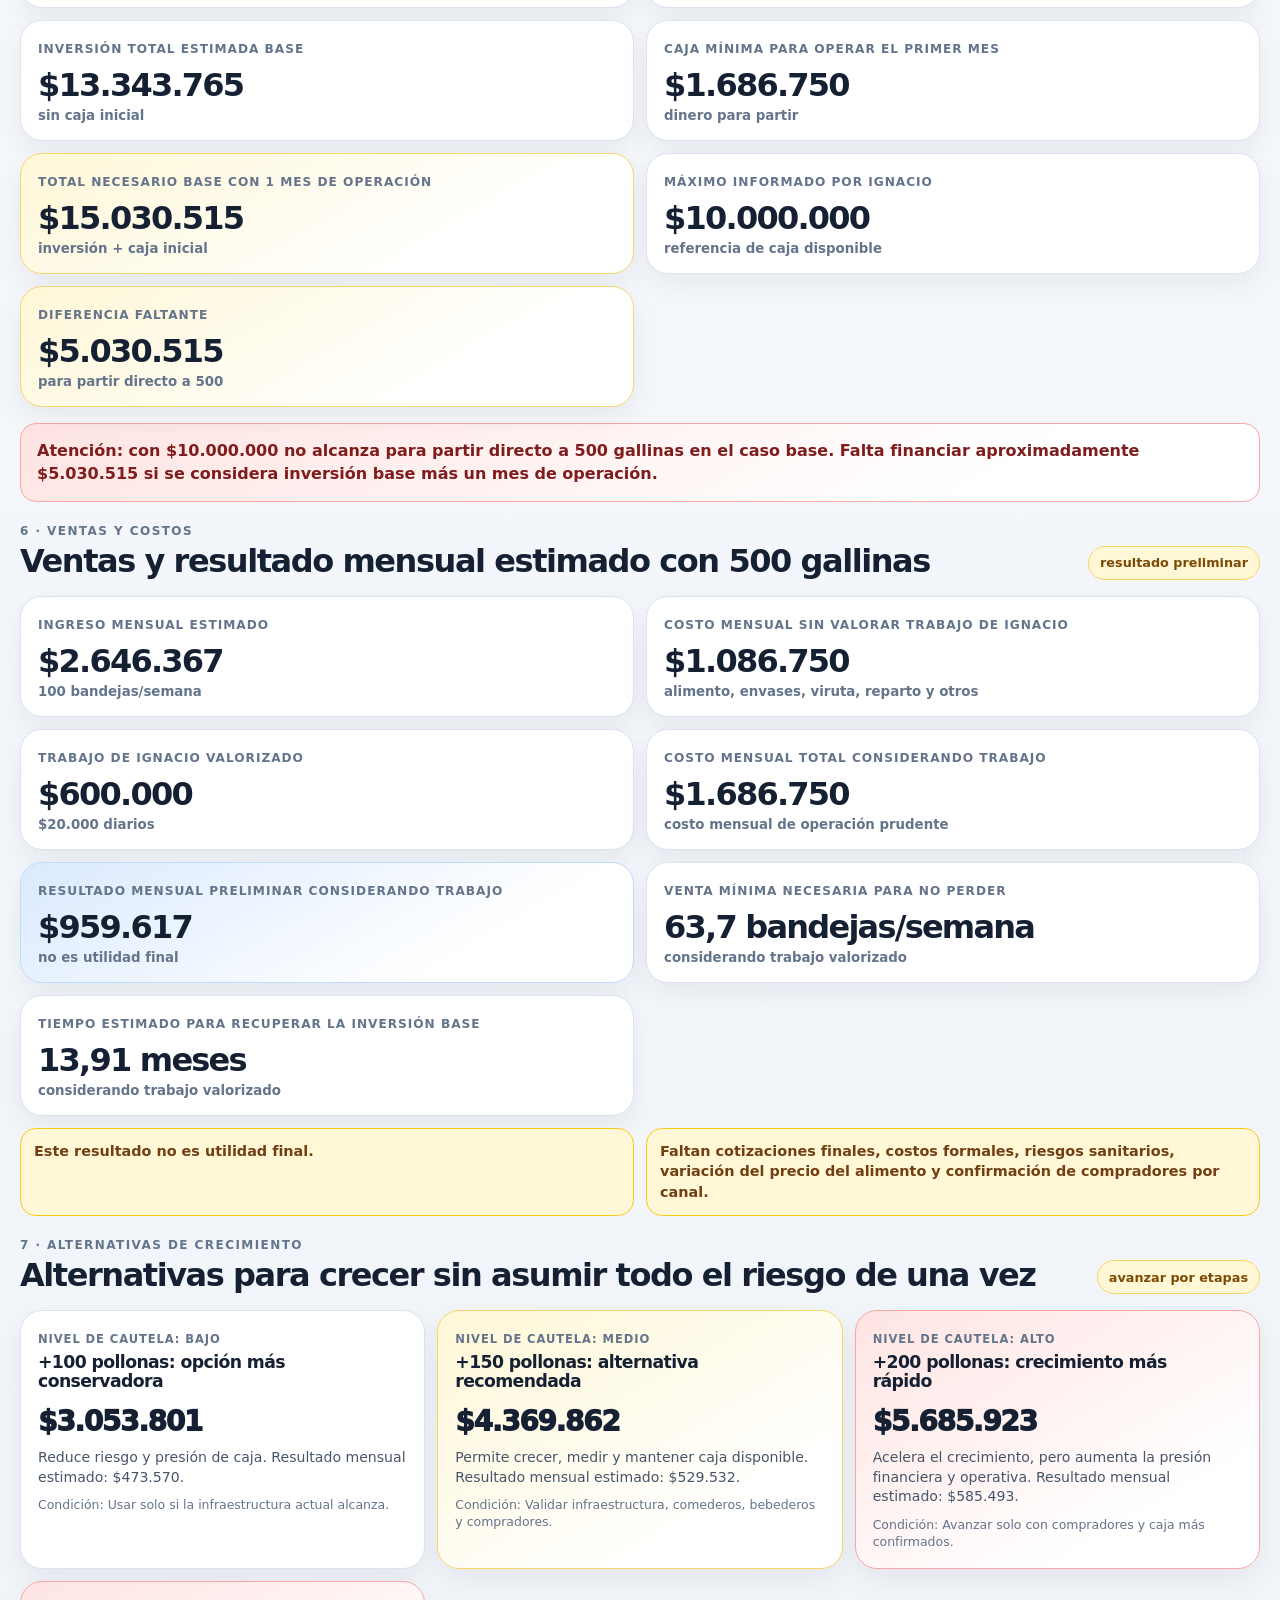
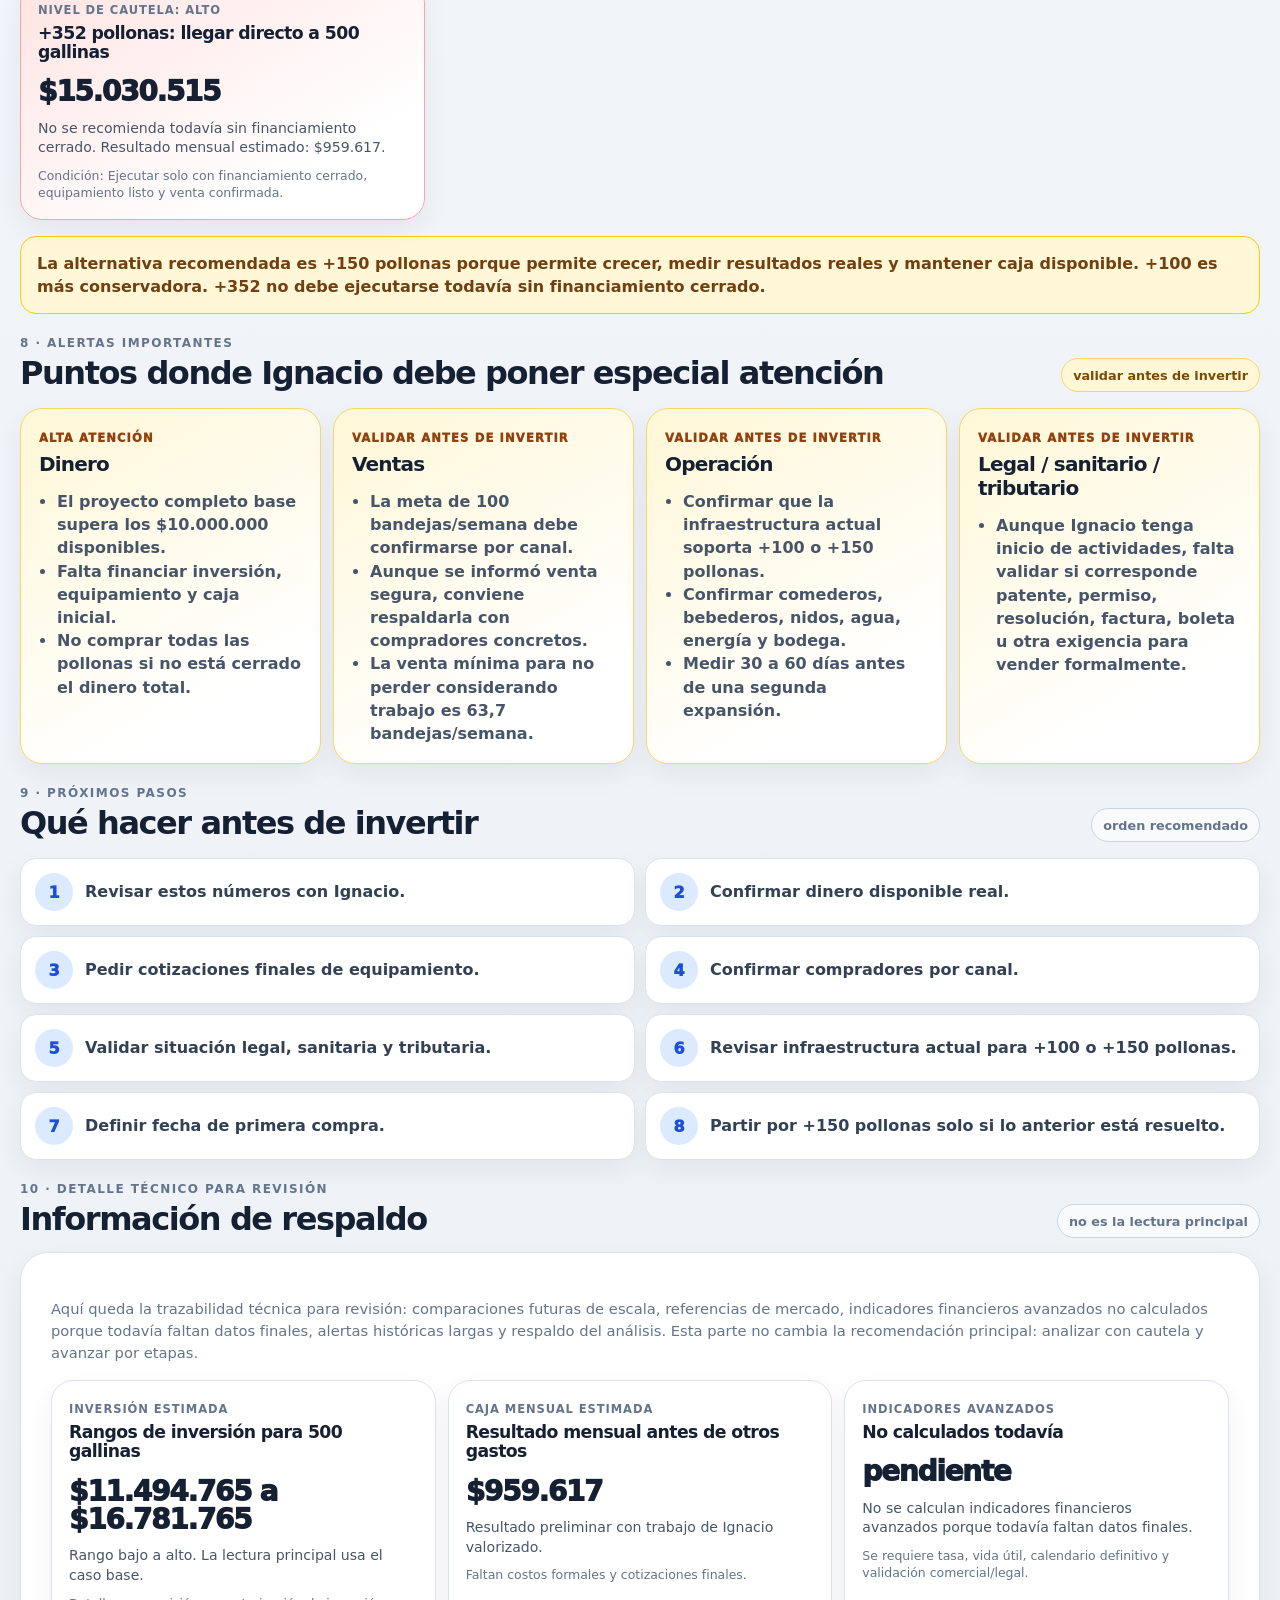
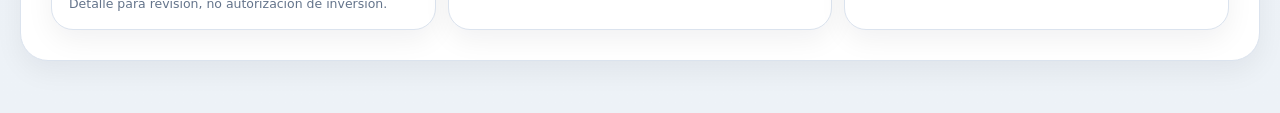
==== commit 659d6bb2: "P47 R2 adapta dashboard para lectura de Ignacio" ====
--- a/dashboard/public/index.html
+++ b/dashboard/public/index.html
@@ -3,301 +3,176 @@
   <head>
     <meta charset="utf-8" />
     <meta name="viewport" content="width=device-width, initial-scale=1" />
-    <title>Dashboard V2 — Gallinero Nacho</title>
+    <title>Evaluación del proyecto avícola de Ignacio Moraga</title>
     <link rel="stylesheet" href="./styles.css" />
   </head>
   <body>
     <header class="topbar">
       <div class="brand-block">
-        <p class="eyebrow">Gallinero Nacho</p>
-        <h1>Dashboard ejecutivo · decisión por etapas</h1>
+        <p class="eyebrow">Informe visual para Ignacio Moraga</p>
+        <h1>Evaluación del proyecto avícola de Ignacio Moraga</h1>
+        <p class="brand-subtitle">Análisis preliminar para decidir si conviene crecer desde 148 gallinas hacia 500 gallinas.</p>
       </div>
       <div class="topbar-badges" aria-label="Estado ejecutivo">
-        <span class="chip chip-neutral">Escenario base: <strong id="header-escenario">500 aves</strong></span>
-        <span class="chip chip-yellow">Estado: <strong id="header-estado">amarillo</strong></span>
-        <span class="chip chip-red">Decisión: <strong>no invertir todavía</strong></span>
+        <span class="chip chip-neutral">Caso evaluado: <strong>500 gallinas</strong></span>
+        <span class="chip chip-yellow">Estado: <strong>analizar con cautela</strong></span>
+        <span class="chip chip-red">Decisión: <strong>no invertir fuerte todavía</strong></span>
       </div>
       <nav class="topnav" aria-label="Navegación principal">
-        <a href="#resumen">Decisión</a>
-        <a href="#operacion">Base actual</a>
-        <a href="#escala">500 aves</a>
-        <a href="#resumen-financiero">CAPEX/OPEX/flujo</a>
-        <a href="#alternativas-p47">Etapas</a>
-        <a href="#bloqueos-criticos">Bloqueos</a>
-        <a href="#plan-p47">Plan 6 meses</a>
-        <a href="#anexo-tecnico">Anexo técnico</a>
+        <a href="#resumen">Resumen</a>
+        <a href="#actual">Situación actual</a>
+        <a href="#objetivo">Objetivo</a>
+        <a href="#supuestos">Supuestos</a>
+        <a href="#inversion">Inversión</a>
+        <a href="#ventas">Ventas y costos</a>
+        <a href="#alternativas">Alternativas</a>
+        <a href="#alertas">Alertas</a>
+        <a href="#pasos">Próximos pasos</a>
+        <a href="#detalle">Detalle técnico</a>
       </nav>
     </header>
 
     <main class="shell">
       <section class="hero-section" id="resumen" aria-labelledby="hero-title">
         <div class="hero-copy card executive-card">
-          <div class="section-label">Lectura ejecutiva P47 R1</div>
-          <h2 id="hero-title">Estado actual: <span class="state-word yellow">AMARILLO</span></h2>
-          <p id="p47-recomendacion-principal">
-            Conviene seguir avanzando solo por etapas: +150 pollonas como base prudente, +100 como opción conservadora y +352 solo con financiamiento cerrado.
+          <div class="section-label">Análisis preliminar</div>
+          <h2 id="hero-title">Estado: <span class="state-word yellow">analizar con cautela</span></h2>
+          <p id="mensaje-estado">
+            El proyecto muestra potencial, pero todavía no está listo para una inversión grande.
           </p>
           <div class="meaning-box">
-            <strong>Qué significa amarillo</strong>
-            <span>No significa inviable. Significa que faltan cotizaciones finales, financiamiento, capital de trabajo, validación comercial/legal y plan logístico antes de invertir.</span>
+            <strong>Recomendación principal</strong>
+            <span id="recomendacion-principal">No se recomienda comprar las 352 pollonas de una vez todavía.</span>
           </div>
         </div>
 
-        <div class="decision-grid" aria-label="Decisiones ejecutivas">
-          <article class="decision-card warning">
-            <span>Estado general</span>
-            <strong id="estado-general">amarillo</strong>
-          </article>
-          <article class="decision-card warning">
-            <span>Recomendación base</span>
-            <strong>+150 pollonas</strong>
-          </article>
-          <article class="decision-card warning">
-            <span>Opción conservadora</span>
-            <strong>+100 pollonas</strong>
-          </article>
-          <article class="decision-card blocked">
-            <span>352 de una vez</span>
-            <strong>solo con financiamiento cerrado</strong>
-          </article>
-          <article class="decision-card blocked">
-            <span>Compra / construcción</span>
-            <strong id="compra-aves">bloqueada</strong>
-          </article>
-          <article class="decision-card blocked">
-            <span>Inversión mayor</span>
-            <strong id="inversion-mayor">bloqueada</strong>
-          </article>
+        <aside class="card panel attention-card" aria-labelledby="atencion-title">
+          <div class="section-kicker">Atención Ignacio</div>
+          <h2 id="atencion-title">No partir directo a 500 sin financiamiento cerrado</h2>
+          <p id="atencion-ignacio"></p>
+        </aside>
+      </section>
+
+      <section class="section" aria-labelledby="decision-title">
+        <div class="section-heading">
+          <div>
+            <p class="section-kicker">1 · Resumen de decisión</p>
+            <h2 id="decision-title">Resumen de decisión</h2>
+          </div>
+          <span class="status-pill warning">analizar con cautela</span>
+        </div>
+        <div class="metric-grid scenario" id="resumen-decision"></div>
+      </section>
+
+      <section class="section" id="actual" aria-labelledby="actual-title">
+        <div class="section-heading">
+          <div>
+            <p class="section-kicker">2 · Situación actual</p>
+            <h2 id="actual-title">Situación actual del gallinero</h2>
+          </div>
+          <span class="status-pill ok">datos actuales</span>
+        </div>
+        <div class="metric-grid compact" id="situacion-actual"></div>
+        <p class="small-note">Este resultado actual es parcial; no incluye todos los costos de una operación más grande.</p>
+      </section>
+
+      <section class="section" id="objetivo" aria-labelledby="objetivo-title">
+        <div class="section-heading">
+          <div>
+            <p class="section-kicker">3 · Objetivo evaluado</p>
+            <h2 id="objetivo-title">Objetivo evaluado: crecer hacia 500 gallinas</h2>
+          </div>
+          <span class="status-pill neutral">caso de análisis</span>
+        </div>
+        <div class="metric-grid scenario" id="objetivo-evaluado"></div>
+        <div class="alert-callout" id="nota-meta"></div>
+      </section>
+
+      <section class="section" id="supuestos" aria-labelledby="supuestos-title">
+        <div class="section-heading">
+          <div>
+            <p class="section-kicker">4 · Supuestos usados</p>
+            <h2 id="supuestos-title">Supuestos usados para calcular</h2>
+          </div>
+          <span class="status-pill neutral">confirmado / estimado / pendiente</span>
+        </div>
+        <div class="assumption-grid" id="supuestos-calculo"></div>
+      </section>
+
+      <section class="section" id="inversion" aria-labelledby="inversion-title">
+        <div class="section-heading">
+          <div>
+            <p class="section-kicker">5 · Inversión necesaria</p>
+            <h2 id="inversion-title">Inversión estimada para llegar a 500 gallinas</h2>
+          </div>
+          <span class="status-pill warning">falta financiamiento</span>
+        </div>
+        <div class="metric-grid scenario" id="inversion-necesaria"></div>
+        <div class="alert-callout danger" id="alerta-inversion"></div>
+      </section>
+
+      <section class="section" id="ventas" aria-labelledby="ventas-title">
+        <div class="section-heading">
+          <div>
+            <p class="section-kicker">6 · Ventas y costos</p>
+            <h2 id="ventas-title">Ventas y resultado mensual estimado con 500 gallinas</h2>
+          </div>
+          <span class="status-pill warning">resultado preliminar</span>
+        </div>
+        <div class="metric-grid scenario" id="ventas-resultado"></div>
+        <div class="note-grid">
+          <div class="alert-callout compact">Este resultado no es utilidad final.</div>
+          <div class="alert-callout compact">Faltan cotizaciones finales, costos formales, riesgos sanitarios, variación del precio del alimento y confirmación de compradores por canal.</div>
         </div>
       </section>
 
-      <section class="section" id="decision-p47" aria-labelledby="decision-p47-title">
+      <section class="section" id="alternativas" aria-labelledby="alternativas-title">
         <div class="section-heading">
           <div>
-            <p class="section-kicker">A · Estado actual y decisión</p>
-            <h2 id="decision-p47-title">Decisión ejecutiva vigente</h2>
+            <p class="section-kicker">7 · Alternativas de crecimiento</p>
+            <h2 id="alternativas-title">Alternativas para crecer sin asumir todo el riesgo de una vez</h2>
           </div>
-          <span class="status-pill warning">AMARILLO · no aprueba inversión</span>
+          <span class="status-pill warning">avanzar por etapas</span>
         </div>
-        <div class="metric-grid scenario" id="p47-decision-metricas"></div>
-        <div class="alert-callout" id="p47-alternativa-recomendada">
-          +150 pollonas como base prudente; +100 si se prioriza máxima reducción de riesgo.
-        </div>
-      </section>
-
-      <section class="section" id="operacion" aria-labelledby="operacion-title">
-        <div class="section-heading">
-          <div>
-            <p class="section-kicker">B · Base real actual</p>
-            <h2 id="operacion-title">Operación actual resumida</h2>
-          </div>
-          <span class="status-pill ok">datos reales de operación</span>
-        </div>
-        <div class="metric-grid compact" id="operacion-metricas"></div>
-      </section>
-
-      <section class="section" id="escala" aria-labelledby="escala-title">
-        <div class="section-heading">
-          <div>
-            <p class="section-kicker">C · Escenario objetivo</p>
-            <h2 id="escala-title">Escenario 500 aves</h2>
-          </div>
-          <span class="status-pill warning">objetivo, no autorización</span>
-        </div>
-        <div class="metric-grid scenario" id="escenario-500-metricas"></div>
-        <div class="alert-callout">
-          500 aves es el escenario base de análisis. No autoriza compra de pollonas, construcción ni inversión mayor.
-        </div>
-      </section>
-
-      <section class="section" id="resumen-financiero" aria-labelledby="resumen-financiero-title">
-        <div class="section-heading">
-          <div>
-            <p class="section-kicker">D · CAPEX / OPEX / flujo</p>
-            <h2 id="resumen-financiero-title">Resumen financiero ejecutivo</h2>
-          </div>
-          <span class="status-pill warning">referencial P45-P47</span>
-        </div>
-        <div class="metric-grid scenario" id="resumen-financiero-metricas"></div>
-      </section>
-
-      <section class="section" id="alternativas-p47" aria-labelledby="alternativas-p47-title">
-        <div class="section-heading">
-          <div>
-            <p class="section-kicker">E · Alternativas por etapas</p>
-            <h2 id="alternativas-p47-title">100 / 150 / 200 / 352 pollonas</h2>
-          </div>
-          <span class="status-pill warning">ruta recomendada: por etapas</span>
-        </div>
-        <div class="financial-grid compact-list" id="p47-alternativas-detalle"></div>
-      </section>
-
-      <section class="section" id="bloqueos-criticos" aria-labelledby="bloqueos-criticos-title">
-        <div class="section-heading">
-          <div>
-            <p class="section-kicker">F · Bloqueos críticos</p>
-            <h2 id="bloqueos-criticos-title">Qué falta para pasar de AMARILLO a VERDE</h2>
-          </div>
-          <span class="status-pill warning">3 grupos</span>
-        </div>
-        <div class="critical-grid" id="bloqueos-criticos-grupos"></div>
-      </section>
-
-      <section class="section" id="plan-p47" aria-labelledby="plan-p47-title">
-        <div class="section-heading">
-          <div>
-            <p class="section-kicker">G · Implementación</p>
-            <h2 id="plan-p47-title">Plan de 6 meses</h2>
-          </div>
-          <span class="status-pill neutral">controlado por hitos</span>
-        </div>
-        <div class="financial-grid compact-list" id="p47-plan-6m"></div>
-      </section>
-
-      <section class="section" id="anexo-tecnico" aria-labelledby="anexo-title">
-        <div class="section-heading">
-          <div>
-            <p class="section-kicker">Anexo técnico</p>
-            <h2 id="anexo-title">Detalle extendido y trazabilidad</h2>
-          </div>
-          <span class="status-pill neutral">baja prioridad ejecutiva</span>
-        </div>
-        <p class="muted">
-          Esta sección conserva trazabilidad técnica P42-P47. No debe leerse como recomendación nueva ni como autorización de inversión.
-        </p>
-      </section>
-
-      <section class="section" id="proporcional" aria-labelledby="proporcional-title">
-        <div class="section-heading">
-          <div>
-            <p class="section-kicker">Anexo · estimación P44</p>
-            <h2 id="proporcional-title">Escenario proporcional 500 aves</h2>
-          </div>
-          <span class="status-pill warning">preliminar · no es OPEX total final</span>
-        </div>
-        <div class="metric-grid scenario" id="escenario-proporcional-metricas"></div>
-      </section>
-
-      <section class="section" id="capex-p45-p46" aria-labelledby="capex-p45-p46-title">
-        <div class="section-heading">
-          <div>
-            <p class="section-kicker">Anexo · P45-P46</p>
-            <h2 id="capex-p45-p46-title">CAPEX referencial 500 aves</h2>
-          </div>
-          <span class="status-pill warning">requiere cotizaciones finales</span>
-        </div>
-        <div class="metric-grid scenario" id="capex-referencial-metricas"></div>
-        <div class="financial-grid compact-list" id="capex-equipamiento-detalle"></div>
-      </section>
-
-      <section class="section split-layout" id="anexo-financiero" aria-labelledby="anexo-financiero-title">
-        <article class="card panel">
-          <div class="section-kicker">Anexo · OPEX e ingresos</div>
-          <h2 id="anexo-financiero-title">Sensibilidades P45-P46</h2>
-          <div class="metric-grid scenario" id="opex-proyectado-metricas"></div>
-          <div class="metric-grid scenario mini-stack" id="ingresos-proyectados-metricas"></div>
-        </article>
-        <article class="card panel">
-          <div class="section-kicker">Anexo · Flujo</div>
-          <h2>Payback y punto de equilibrio preliminar</h2>
-          <div class="metric-grid scenario" id="flujo-preliminar-metricas"></div>
-          <div class="financial-grid compact-list one-column" id="flujo-payback-detalle"></div>
-        </article>
-      </section>
-
-      <section class="section" id="pollonas-p45-p46" aria-labelledby="pollonas-p45-p46-title">
-        <div class="section-heading">
-          <div>
-            <p class="section-kicker">Anexo · estrategia P45-P46</p>
-            <h2 id="pollonas-p45-p46-title">Lectura original de compra de pollonas</h2>
-          </div>
-          <span class="status-pill warning">reemplazada por P47 para decisión ejecutiva</span>
-        </div>
-        <div class="financial-grid compact-list" id="estrategia-pollonas-detalle"></div>
-        <div class="alert-callout" id="estrategia-pollonas-recomendacion">
-          Compra por etapas reduce riesgo financiero; comprar todas solo con financiamiento y venta confirmada.
-        </div>
-      </section>
-
-      <section class="section split-layout" id="anexo-escalas" aria-labelledby="anexo-escalas-title">
-        <article class="card panel">
-          <div class="section-kicker">Anexo · comparativo futuro</div>
-          <h2 id="anexo-escalas-title">Escalas 500 / 1000 / 2000</h2>
-          <p class="muted">1000 y 2000 aves son comparativos futuros; no implican decisión de construcción.</p>
-          <div class="scale-grid" id="comparativo-escalas"></div>
-        </article>
-        <article class="card panel scenario-panel">
-          <div class="section-kicker">Anexo · riesgos</div>
-          <h2>Lectura por dimensión</h2>
-          <div class="risk-grid" id="riesgos-clave"></div>
-        </article>
-      </section>
-
-      <section class="section" id="finanzas" aria-labelledby="finanzas-title">
-        <div class="section-heading">
-          <div>
-            <p class="section-kicker">Anexo · catálogo financiero extendido</p>
-            <h2 id="finanzas-title">Indicadores no principales</h2>
-          </div>
-          <span class="status-pill neutral">trazabilidad</span>
-        </div>
-        <p class="muted">
-          Los indicadores avanzados ROI, VAN y TIR siguen pendientes. Margen, payback simple y punto de equilibrio preliminares ya están resumidos arriba.
-        </p>
-        <div class="financial-grid" id="indicadores-financieros"></div>
+        <div class="financial-grid compact-list" id="alternativas-crecimiento"></div>
+        <div class="alert-callout" id="conclusion-alternativas"></div>
       </section>
 
       <section class="section" id="alertas" aria-labelledby="alertas-title">
         <div class="section-heading">
           <div>
-            <p class="section-kicker">Anexo · alertas detalladas</p>
-            <h2 id="alertas-title">Alertas y trazabilidad P0</h2>
+            <p class="section-kicker">8 · Alertas importantes</p>
+            <h2 id="alertas-title">Puntos donde Ignacio debe poner especial atención</h2>
           </div>
-          <span class="status-pill warning">detalle extendido</span>
+          <span class="status-pill warning">validar antes de invertir</span>
         </div>
-        <div class="alert-grid" id="alertas-p0"></div>
+        <div class="critical-grid" id="alertas-ignacio"></div>
       </section>
 
-      <section class="section split-layout" id="anexo-trabajo" aria-labelledby="lineas-title">
-        <article class="card panel">
-          <div class="section-kicker">Anexo · líneas de trabajo</div>
-          <h2 id="lineas-title">Validación comercial y técnica</h2>
-          <div class="workstream-grid" id="lineas-trabajo"></div>
-        </article>
-        <article class="card panel">
-          <div class="section-kicker">Anexo · permitido / bloqueado</div>
-          <div class="action-column positive">
-            <h2>Qué sí se puede hacer</h2>
-            <ul id="acciones-permitidas"></ul>
+      <section class="section" id="pasos" aria-labelledby="pasos-title">
+        <div class="section-heading">
+          <div>
+            <p class="section-kicker">9 · Próximos pasos</p>
+            <h2 id="pasos-title">Qué hacer antes de invertir</h2>
           </div>
-          <div class="action-column negative">
-            <h2>Qué NO se debe hacer todavía</h2>
-            <ul id="acciones-bloqueadas"></ul>
-          </div>
-        </article>
+          <span class="status-pill neutral">orden recomendado</span>
+        </div>
+        <div class="steps-list" id="proximos-pasos"></div>
       </section>
 
-      <section class="section" id="mercado" aria-labelledby="mercado-title">
+      <section class="section" id="detalle" aria-labelledby="detalle-title">
         <div class="section-heading">
           <div>
-            <p class="section-kicker">Anexo · benchmark externo</p>
-            <h2 id="mercado-title">Referencia externa de precios de mercado</h2>
+            <p class="section-kicker">10 · Detalle técnico para revisión</p>
+            <h2 id="detalle-title">Información de respaldo</h2>
           </div>
-          <span class="status-pill neutral">abril-mayo 2026 · anonimizado</span>
+          <span class="status-pill neutral">no es la lectura principal</span>
         </div>
-        <article class="card panel market-panel">
-          <p id="referencia-mercado-resumen" class="muted">
-            Referencia externa de precios de mercado: abril-mayo 2026, datos anonimizados. No es evidencia de ventas, compras ni clientes de Nacho.
+        <article class="card panel">
+          <p class="muted">
+            Aquí queda la trazabilidad técnica para revisión: comparaciones futuras de escala, referencias de mercado, indicadores financieros avanzados no calculados porque todavía faltan datos finales, alertas históricas largas y respaldo del análisis. Esta parte no cambia la recomendación principal: analizar con cautela y avanzar por etapas.
           </p>
-          <div class="market-grid" id="referencias-mercado"></div>
-        </article>
-      </section>
-
-      <section class="section final-summary" aria-labelledby="cierre-title">
-        <article class="card panel conclusion-card">
-          <div class="section-kicker">Conclusión ejecutiva</div>
-          <h2 id="cierre-title">Decisión actual</h2>
-          <p id="conclusion-ejecutiva">P0 amarillo. No se autoriza compra, construcción ni inversión mayor.</p>
+          <div class="detail-grid" id="detalle-tecnico"></div>
         </article>
       </section>
     </main>
--- a/dashboard/public/styles.css
+++ b/dashboard/public/styles.css
@@ -404,6 +404,21 @@
   font-size: 0.9rem;
 }
 
+.alert-callout.danger,
+.attention-card {
+  border-color: #fca5a5;
+  background: linear-gradient(150deg, var(--red-soft), #ffffff 78%);
+  color: #7f1d1d;
+}
+
+.attention-card p {
+  margin: 14px 0 0;
+  color: #7f1d1d;
+  font-size: 1rem;
+  line-height: 1.55;
+  font-weight: 850;
+}
+
 .small-note,
 .muted {
   color: var(--muted);
@@ -584,7 +599,6 @@
 }
 
 .financial-card.state-pendiente,
-.financial-card.state-bloqueado-por-datos,
 .financial-card.state-no-aplica-aun {
   background: #f8fafc;
 }
@@ -601,7 +615,7 @@
 
 .critical-grid {
   display: grid;
-  grid-template-columns: repeat(3, minmax(0, 1fr));
+  grid-template-columns: repeat(4, minmax(0, 1fr));
   gap: 12px;
   margin-top: 16px;
 }
@@ -643,6 +657,103 @@
 
 .one-column {
   grid-template-columns: 1fr;
+}
+
+.assumption-grid,
+.detail-grid {
+  display: grid;
+  grid-template-columns: repeat(3, minmax(0, 1fr));
+  gap: 12px;
+  margin-top: 16px;
+}
+
+.assumption-card {
+  padding: 17px;
+  border: 1px solid var(--border);
+  border-radius: var(--radius-lg);
+  background: var(--surface);
+  box-shadow: var(--shadow-soft);
+}
+
+.assumption-card span {
+  display: inline-flex;
+  padding: 5px 9px;
+  border-radius: 999px;
+  background: #f8fafc;
+  color: var(--muted);
+  font-size: 0.72rem;
+  font-weight: 950;
+  letter-spacing: 0.08em;
+  text-transform: uppercase;
+}
+
+.assumption-card.confirmed span {
+  background: var(--green-soft);
+  color: var(--green);
+}
+
+.assumption-card.estimated span {
+  background: var(--blue-soft);
+  color: var(--blue);
+}
+
+.assumption-card.validate span {
+  background: var(--yellow-soft);
+  color: #92400e;
+}
+
+.assumption-card strong {
+  display: block;
+  margin-top: 12px;
+  font-size: 1.05rem;
+  letter-spacing: -0.03em;
+}
+
+.assumption-card p {
+  margin: 10px 0 0;
+  color: #475569;
+  line-height: 1.45;
+}
+
+.note-grid {
+  display: grid;
+  grid-template-columns: repeat(2, minmax(0, 1fr));
+  gap: 12px;
+}
+
+.steps-list {
+  display: grid;
+  grid-template-columns: repeat(2, minmax(0, 1fr));
+  gap: 10px;
+  margin-top: 16px;
+}
+
+.step-item {
+  display: grid;
+  grid-template-columns: 38px 1fr;
+  align-items: center;
+  gap: 12px;
+  padding: 14px;
+  border: 1px solid var(--border);
+  border-radius: var(--radius-md);
+  background: #ffffff;
+  box-shadow: var(--shadow-soft);
+}
+
+.step-item span {
+  display: grid;
+  place-items: center;
+  width: 38px;
+  height: 38px;
+  border-radius: 999px;
+  background: var(--blue-soft);
+  color: var(--blue);
+  font-weight: 950;
+}
+
+.step-item strong {
+  color: #334155;
+  line-height: 1.35;
 }
 
 .compact-heading {
@@ -997,6 +1108,9 @@
   .risk-grid,
   .financial-grid,
   .critical-grid,
+  .assumption-grid,
+  .detail-grid,
+  .steps-list,
   .alert-grid {
     grid-template-columns: repeat(2, minmax(0, 1fr));
   }
@@ -1029,6 +1143,10 @@
   .risk-grid,
   .financial-grid,
   .critical-grid,
+  .assumption-grid,
+  .detail-grid,
+  .steps-list,
+  .note-grid,
   .alert-grid,
   .workstream-grid,
   .market-grid,
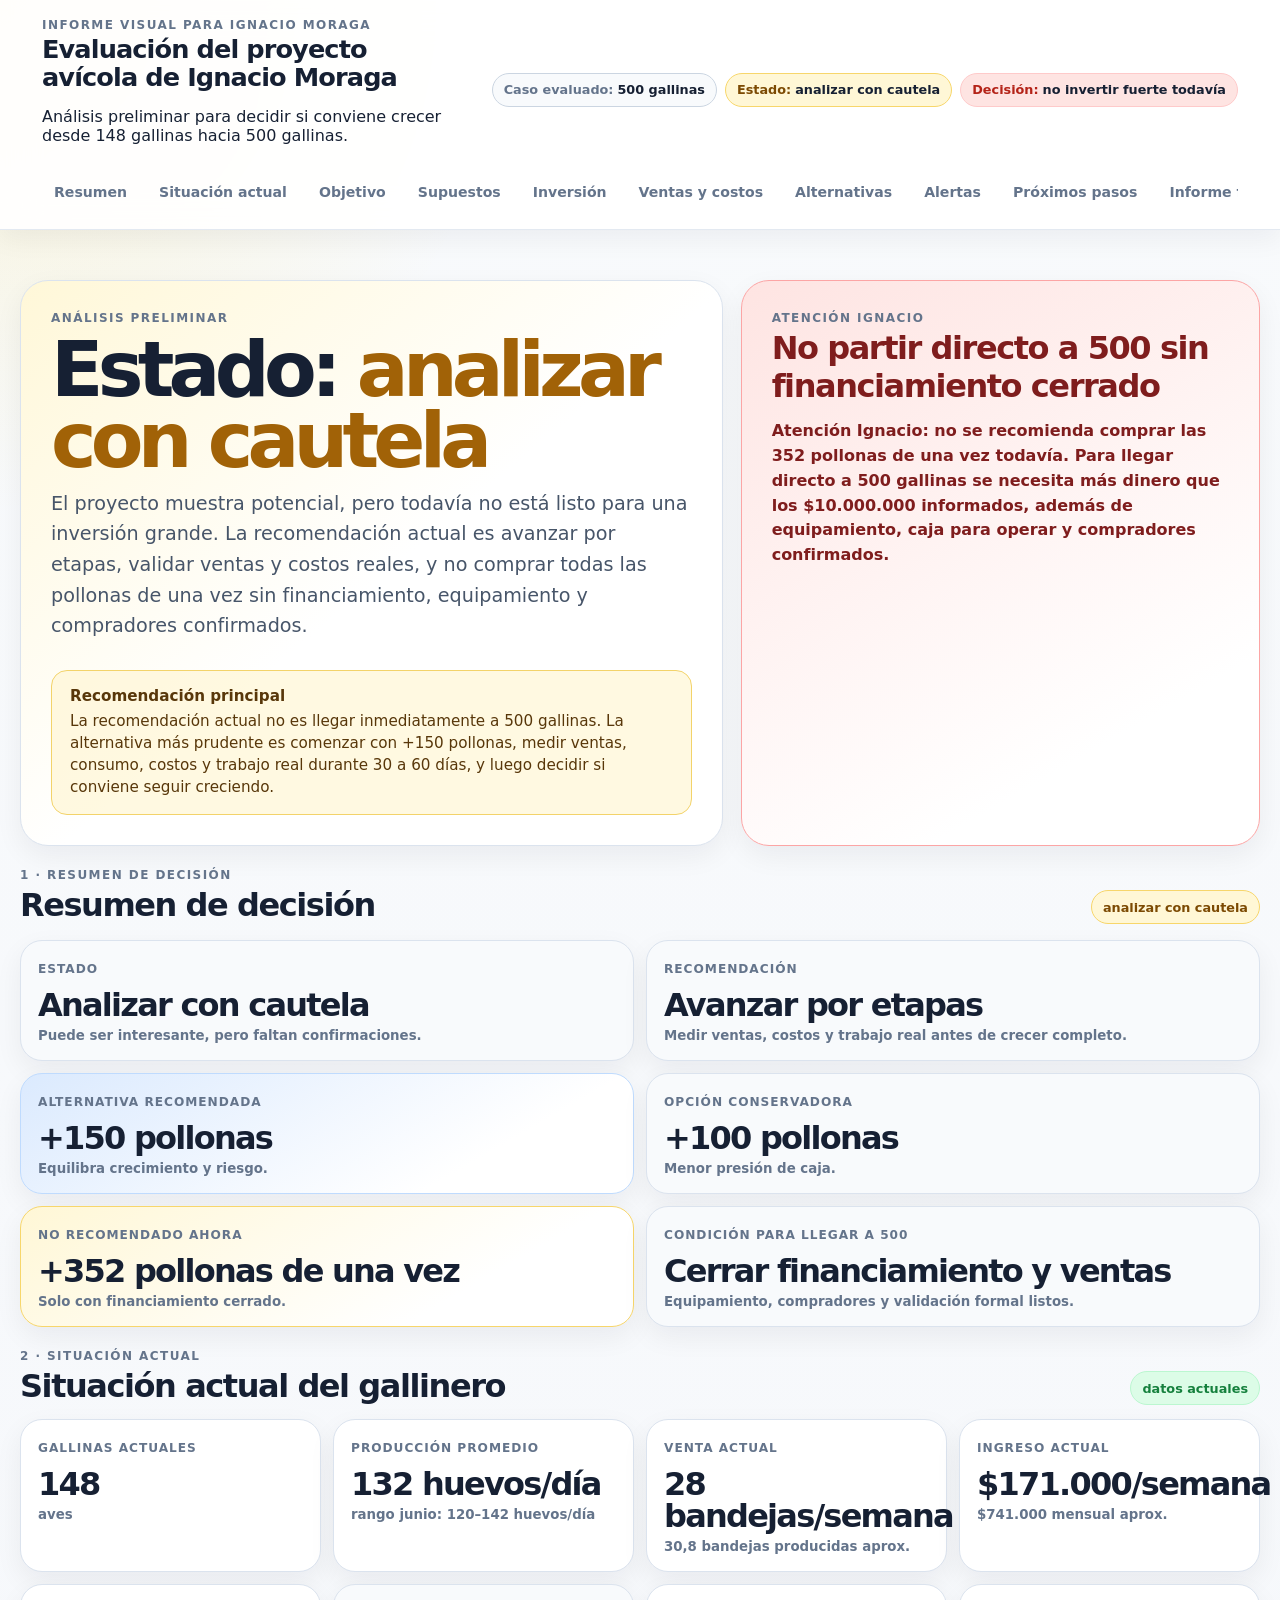
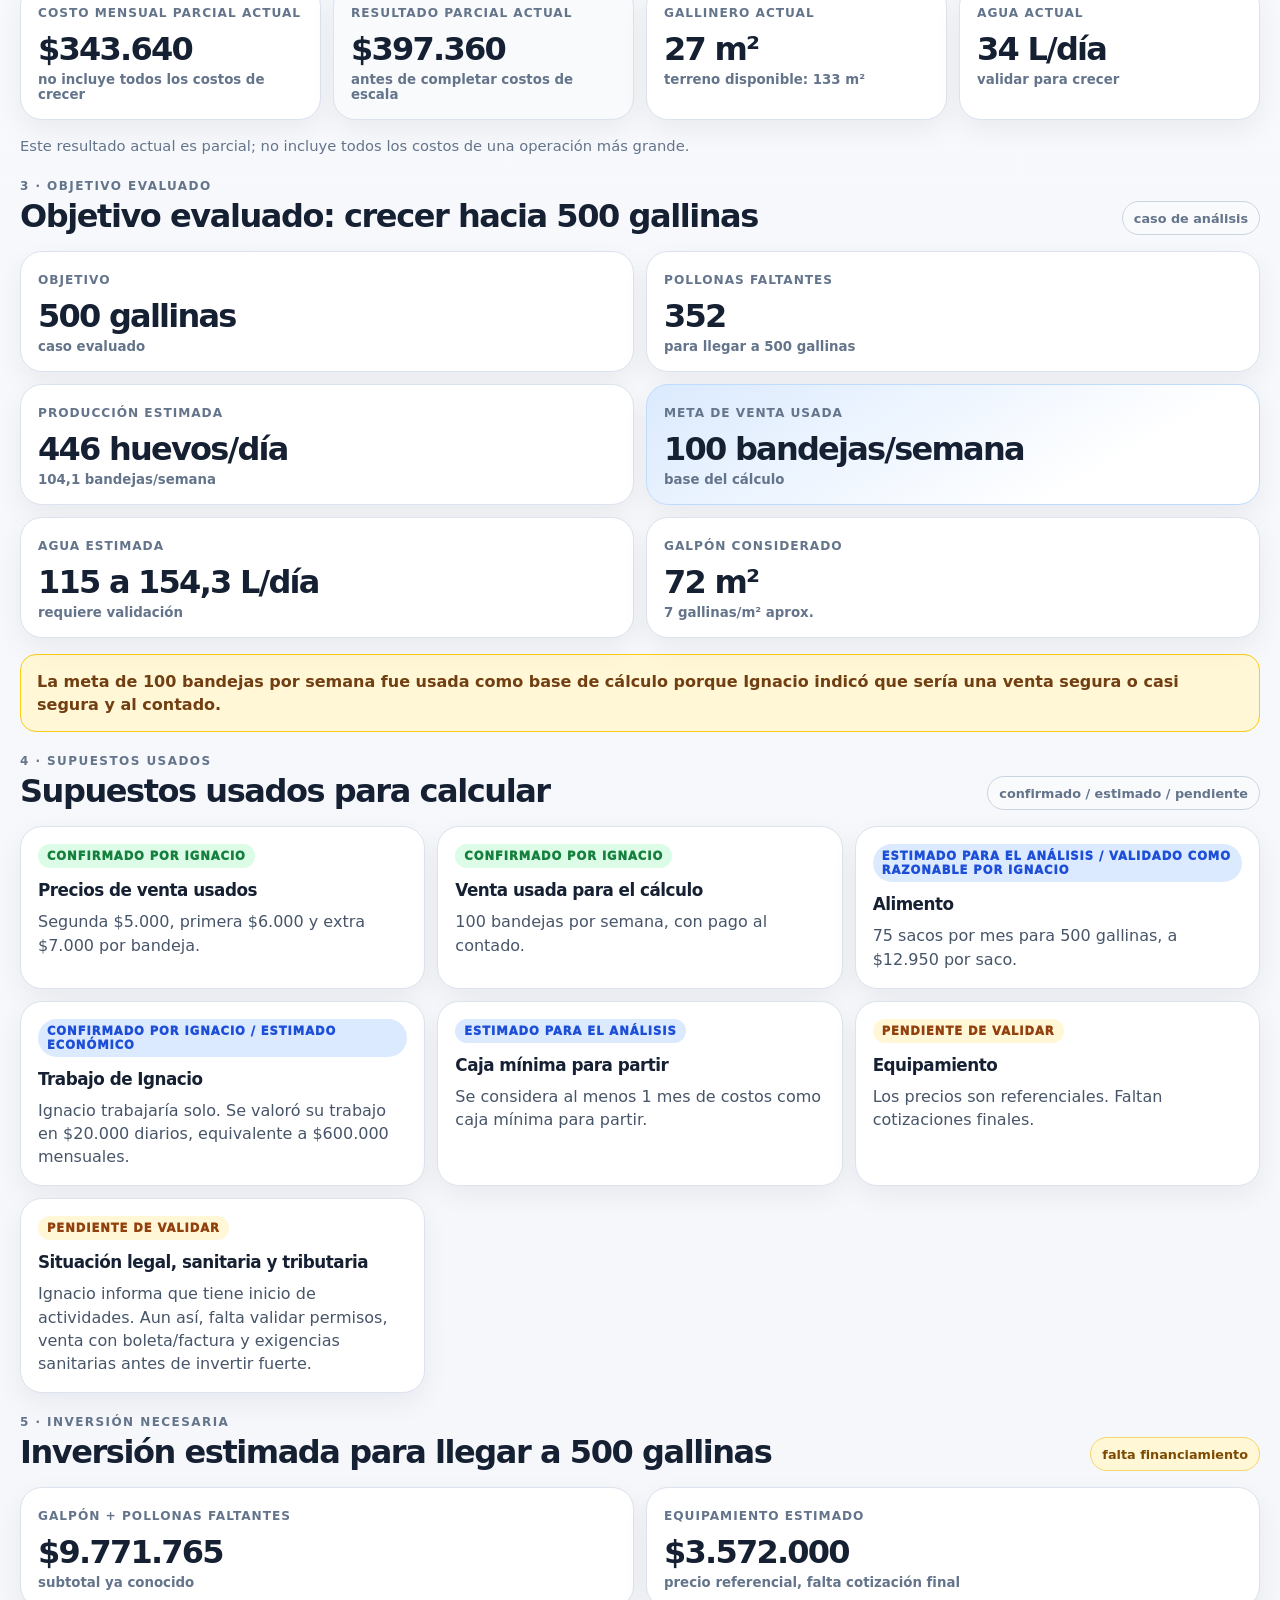
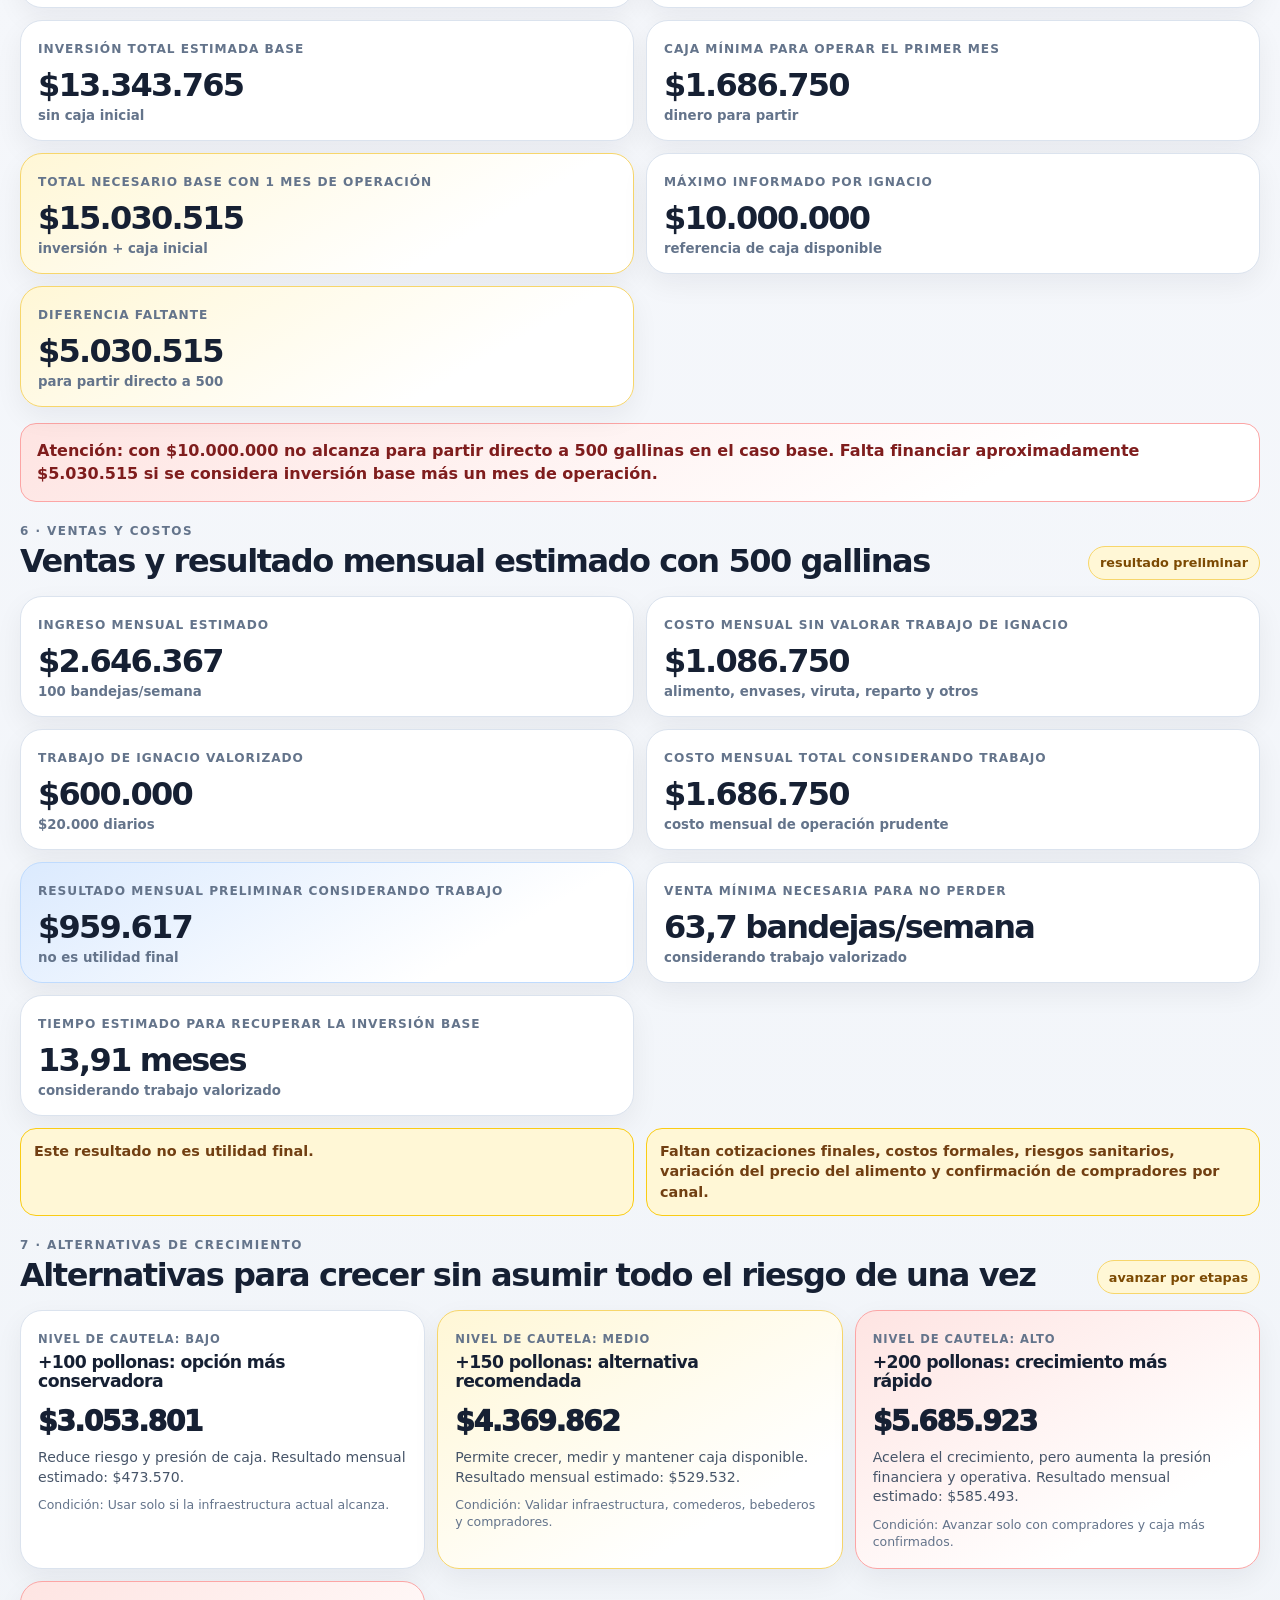
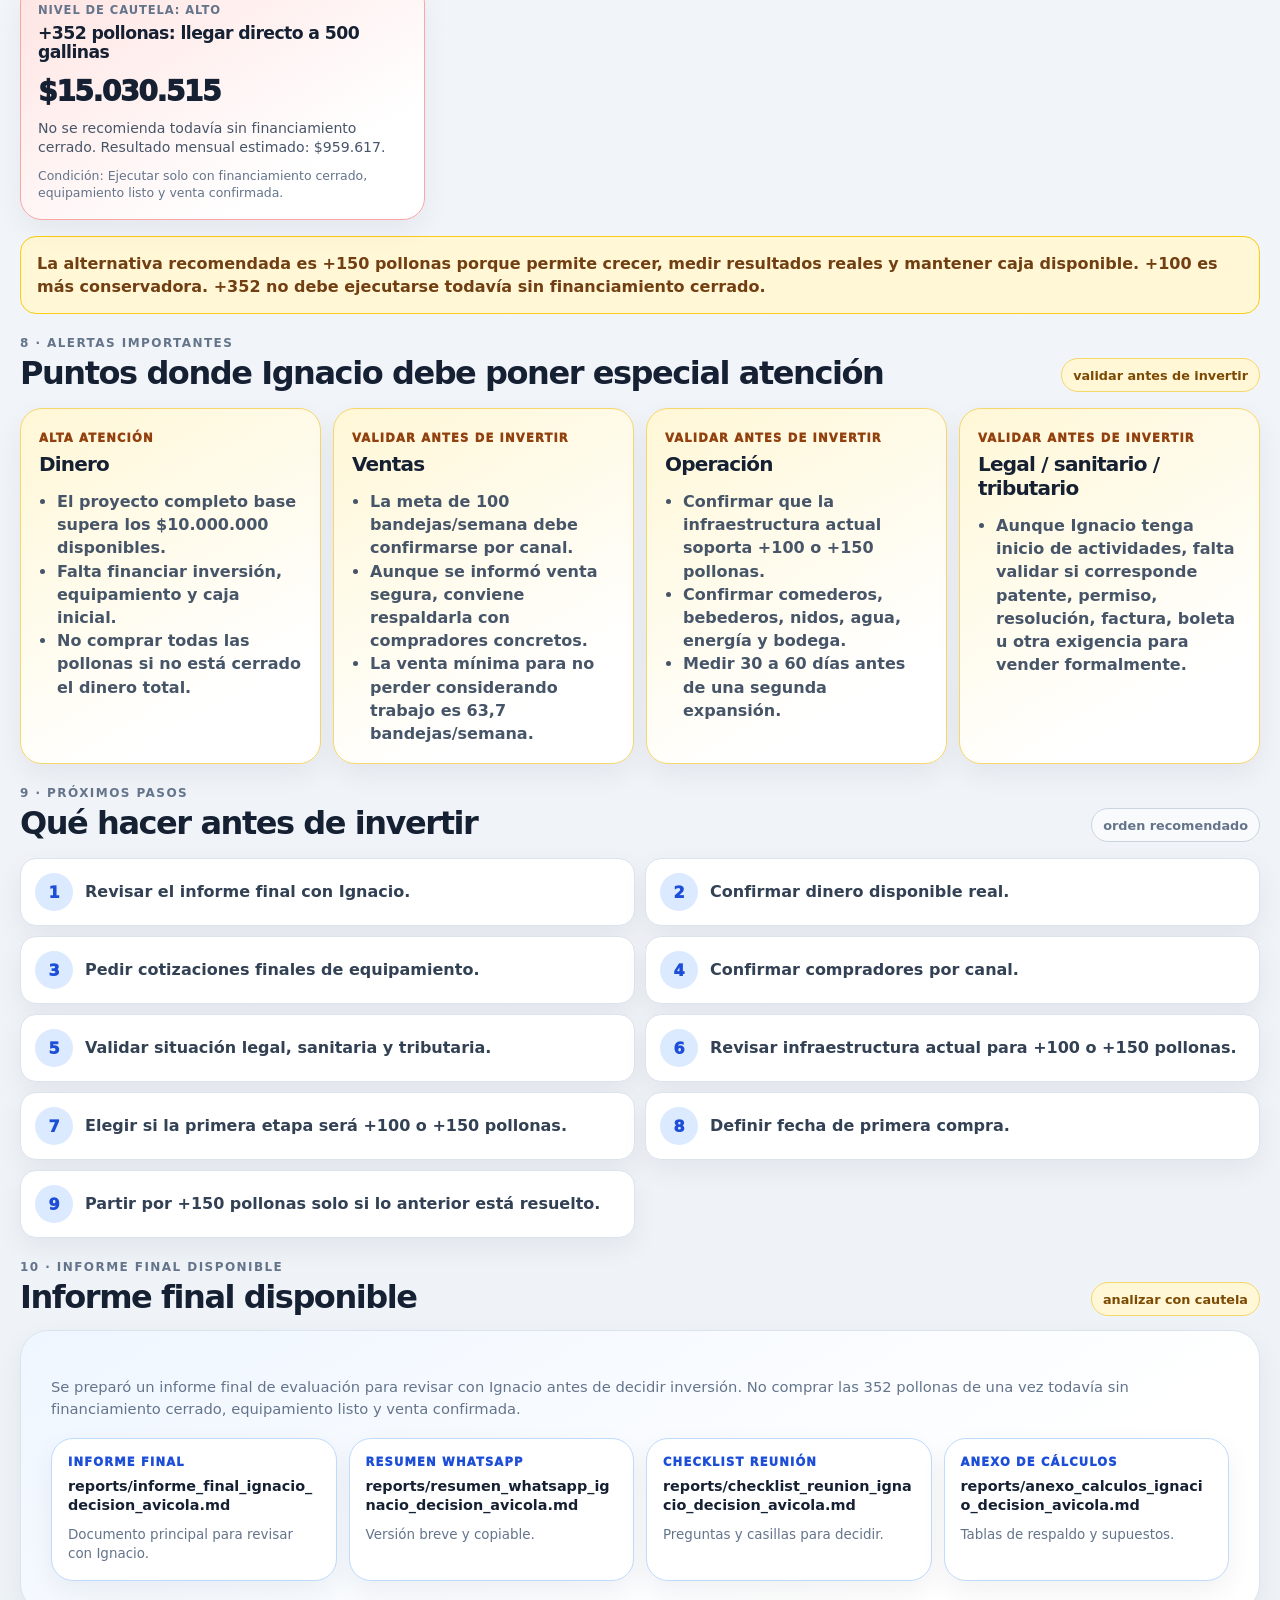
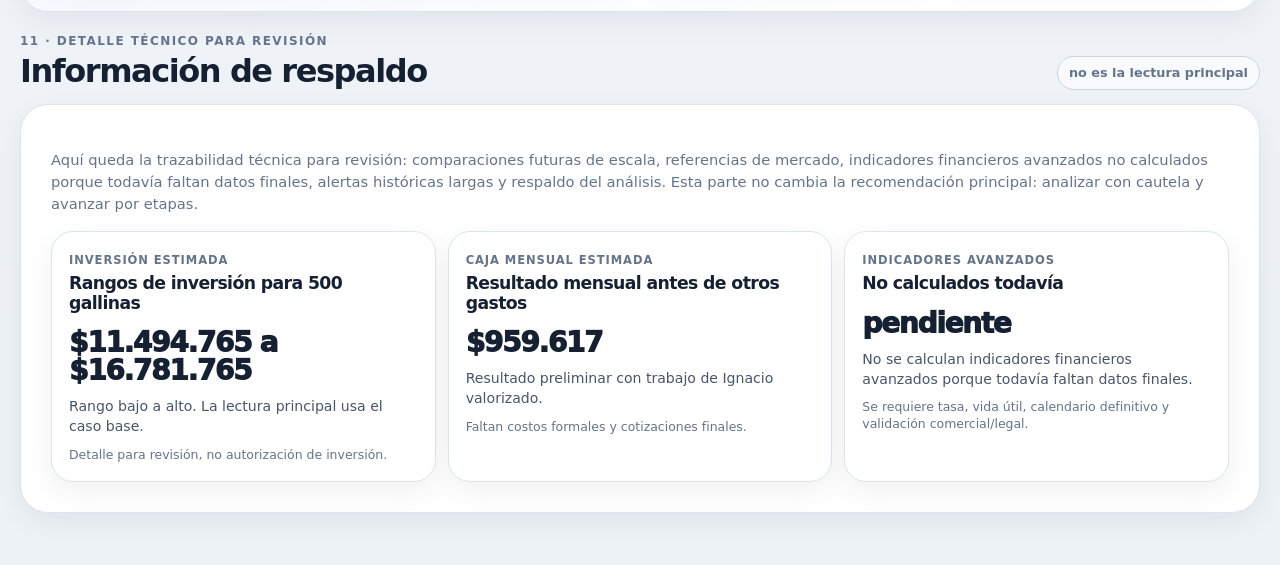
==== commit bff4a3c7: "P48 genera informe final decision avicola Ignacio" ====
--- a/dashboard/public/index.html
+++ b/dashboard/public/index.html
@@ -28,6 +28,7 @@
         <a href="#alternativas">Alternativas</a>
         <a href="#alertas">Alertas</a>
         <a href="#pasos">Próximos pasos</a>
+        <a href="#informe-final">Informe final</a>
         <a href="#detalle">Detalle técnico</a>
       </nav>
     </header>
@@ -160,10 +161,27 @@
         <div class="steps-list" id="proximos-pasos"></div>
       </section>
 
+
+      <section class="section" id="informe-final" aria-labelledby="informe-final-title">
+        <div class="section-heading">
+          <div>
+            <p class="section-kicker">10 · Informe final disponible</p>
+            <h2 id="informe-final-title">Informe final disponible</h2>
+          </div>
+          <span class="status-pill warning">analizar con cautela</span>
+        </div>
+        <article class="card panel report-panel">
+          <p class="muted" id="informe-final-texto">
+            Se preparó un informe final de evaluación para revisar con Ignacio antes de decidir inversión.
+          </p>
+          <div class="report-grid" id="informe-final-links"></div>
+        </article>
+      </section>
+
       <section class="section" id="detalle" aria-labelledby="detalle-title">
         <div class="section-heading">
           <div>
-            <p class="section-kicker">10 · Detalle técnico para revisión</p>
+            <p class="section-kicker">11 · Detalle técnico para revisión</p>
             <h2 id="detalle-title">Información de respaldo</h2>
           </div>
           <span class="status-pill neutral">no es la lectura principal</span>
--- a/dashboard/public/styles.css
+++ b/dashboard/public/styles.css
@@ -1168,3 +1168,60 @@
     flex-direction: column;
   }
 }
+
+
+.report-panel {
+  background: linear-gradient(150deg, #eff6ff, #ffffff 76%);
+}
+
+.report-grid {
+  display: grid;
+  grid-template-columns: repeat(4, minmax(0, 1fr));
+  gap: 12px;
+  margin-top: 18px;
+}
+
+.report-card {
+  padding: 16px;
+  border: 1px solid #bfdbfe;
+  border-radius: var(--radius-lg);
+  background: #ffffff;
+  box-shadow: var(--shadow-soft);
+}
+
+.report-card span {
+  display: block;
+  color: var(--blue);
+  font-size: 0.72rem;
+  font-weight: 950;
+  letter-spacing: 0.1em;
+  text-transform: uppercase;
+}
+
+.report-card strong {
+  display: block;
+  margin-top: 8px;
+  color: var(--text);
+  font-size: 0.9rem;
+  line-height: 1.35;
+  word-break: break-word;
+}
+
+.report-card p {
+  margin: 10px 0 0;
+  color: var(--muted);
+  font-size: 0.84rem;
+  line-height: 1.4;
+}
+
+@media (max-width: 980px) {
+  .report-grid {
+    grid-template-columns: repeat(2, minmax(0, 1fr));
+  }
+}
+
+@media (max-width: 640px) {
+  .report-grid {
+    grid-template-columns: 1fr;
+  }
+}
